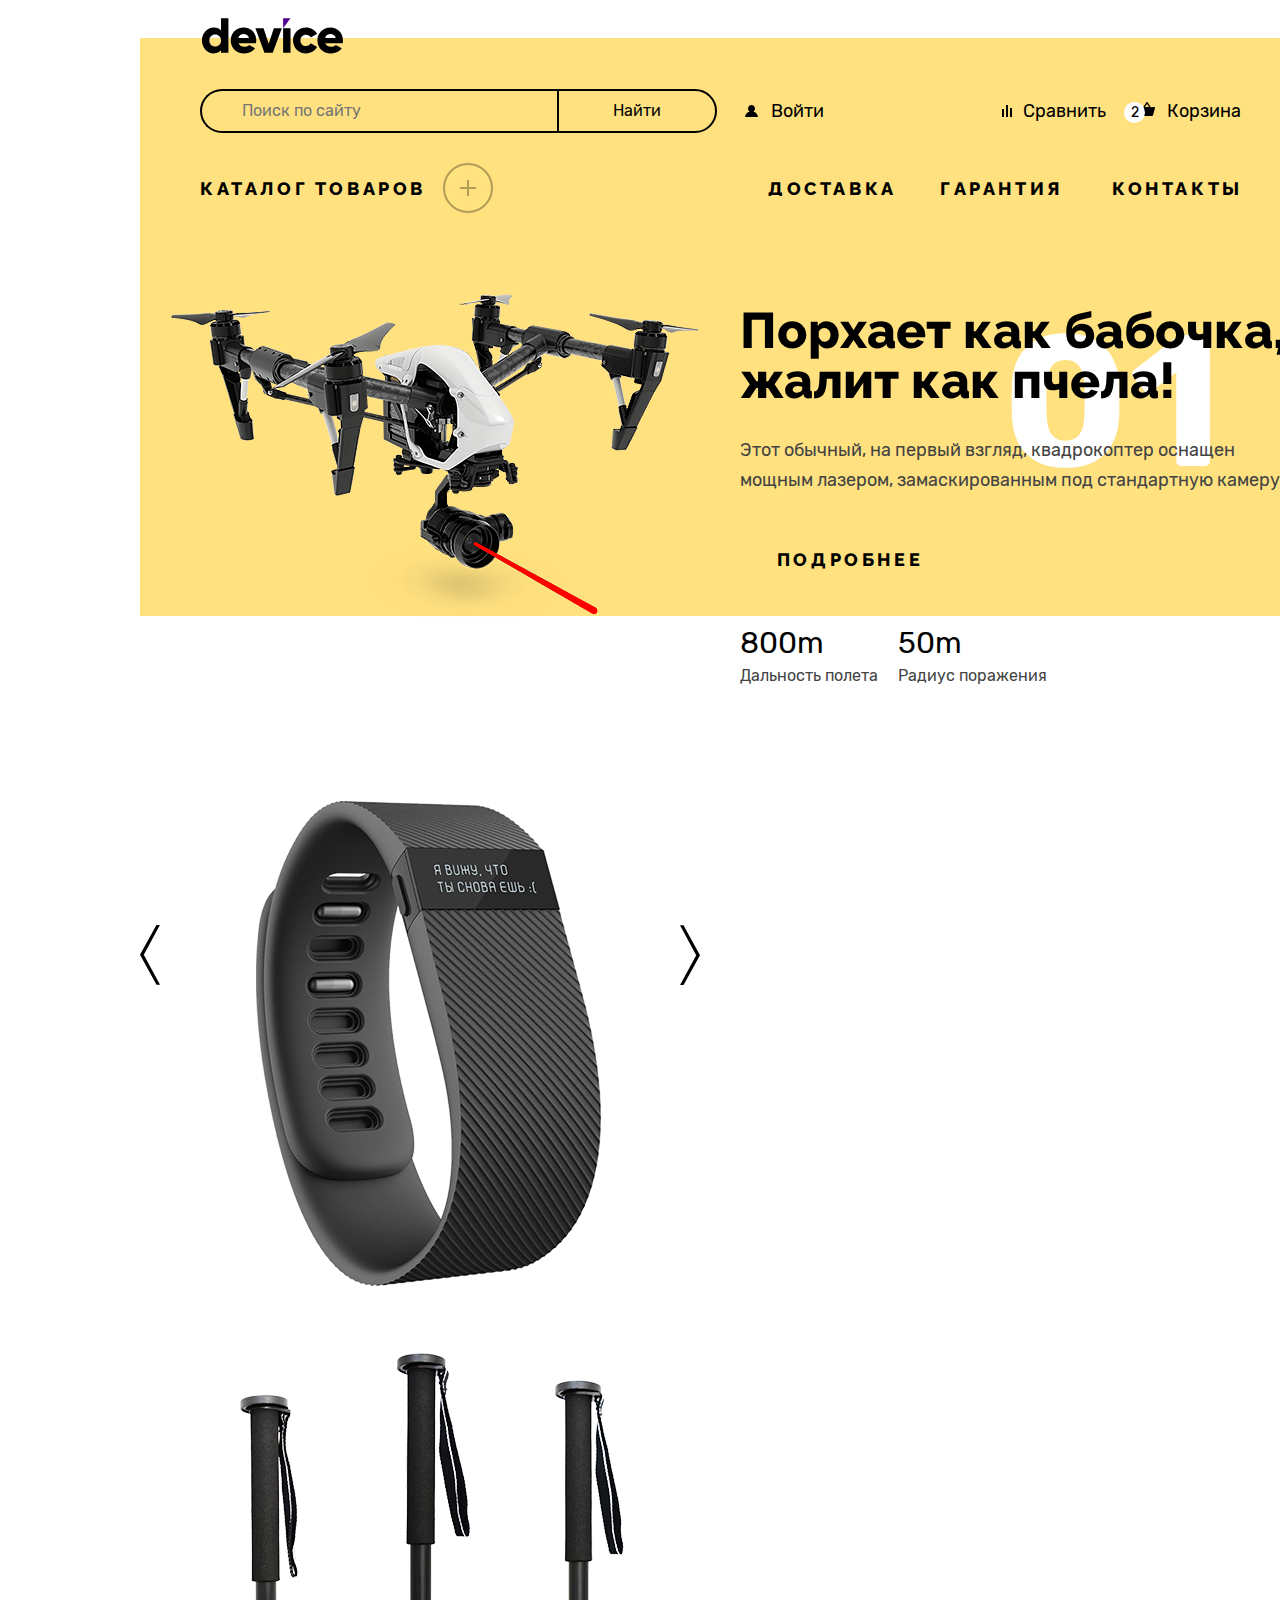
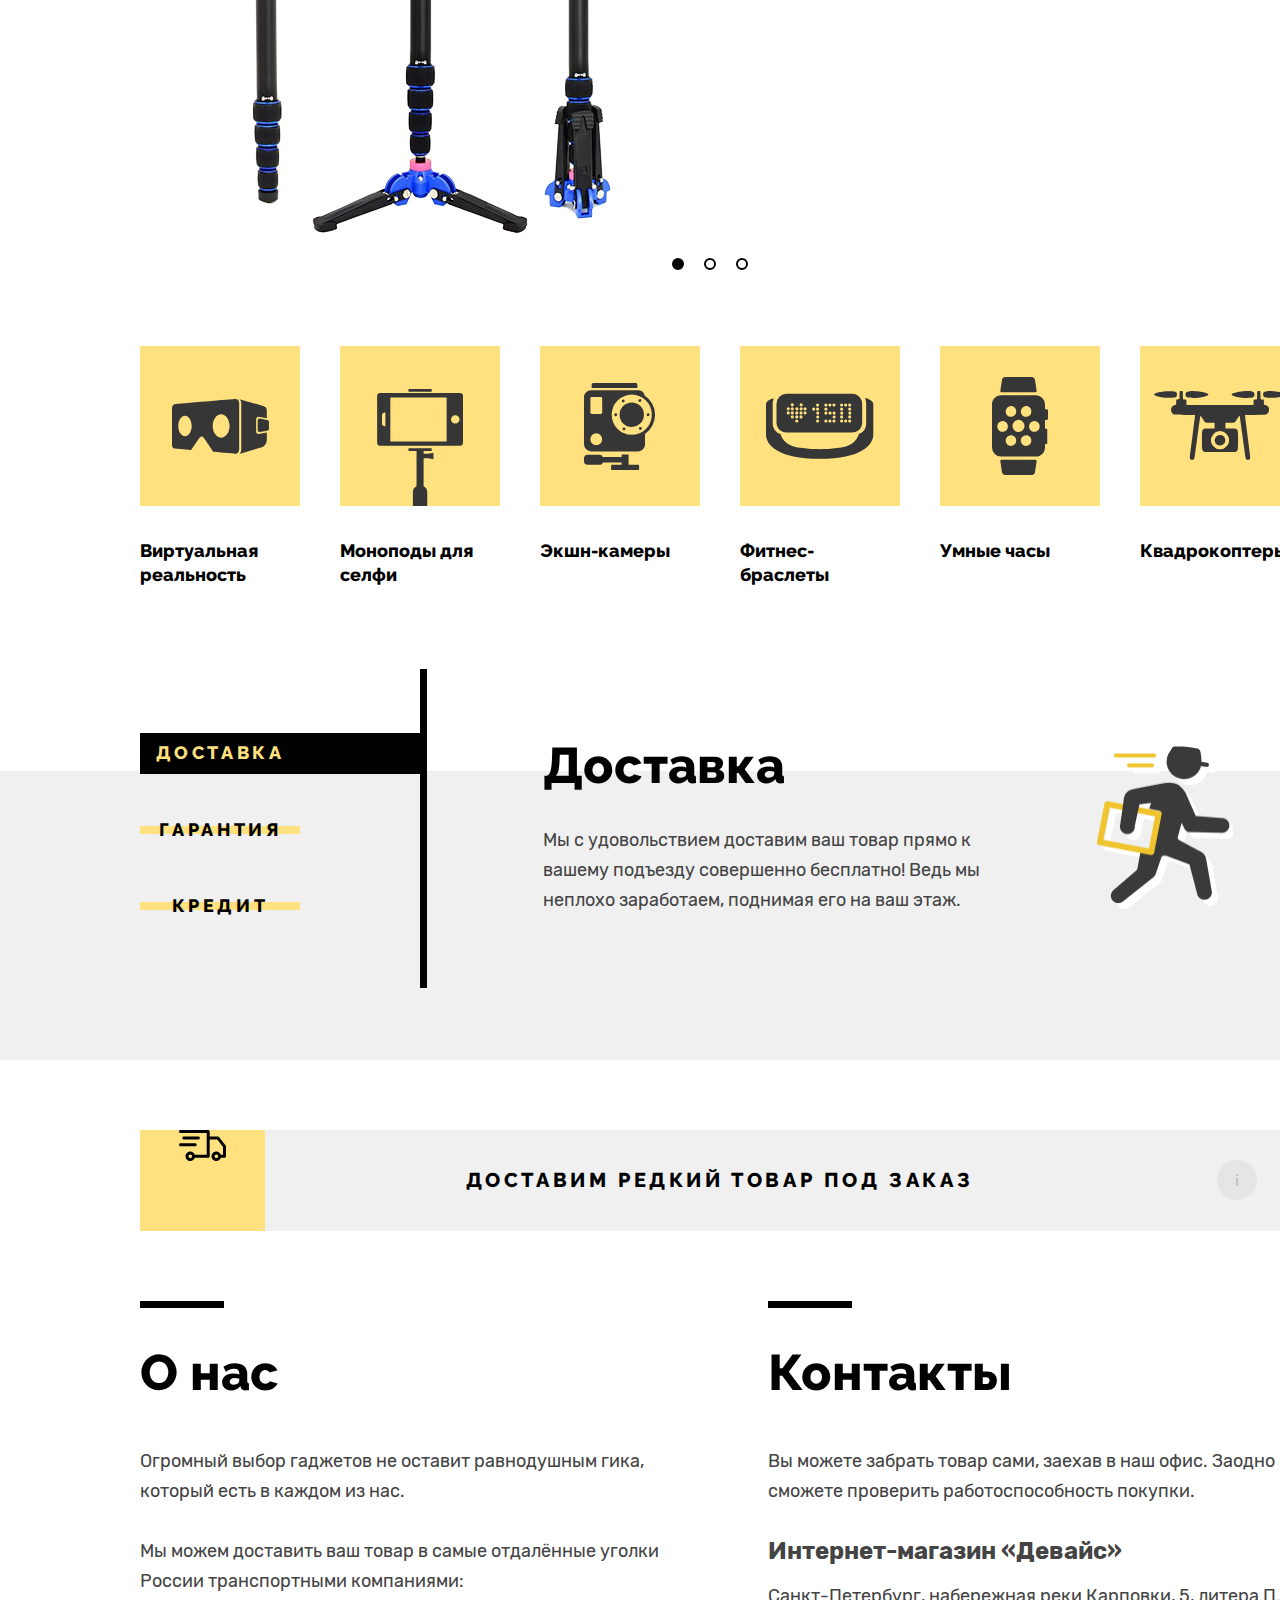
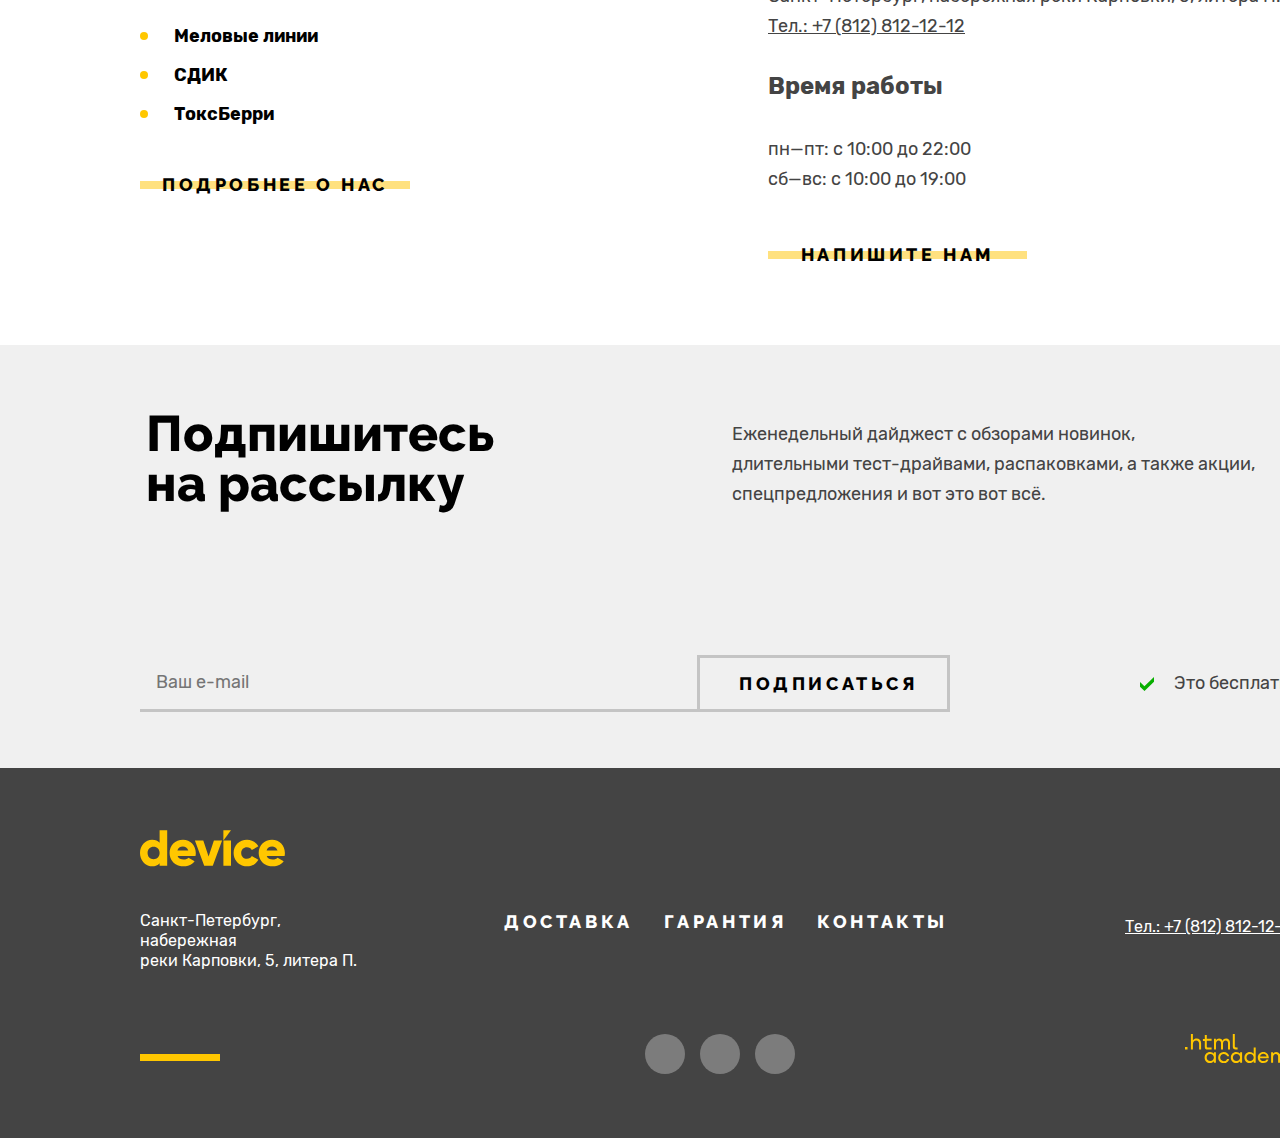
==== index.html @ aa1ab493 "Merge branch 'master' of https://github.com/kate9809/2135043-device-35" ====
<!DOCTYPE html>
<html lang="ru">

  <head>
    <meta charset="utf-8" />
    <title>HTML Academy: Девайс</title>
    <link rel="stylesheet" href="styles/styles_fonts.css" />
    <link rel="stylesheet" href="styles/styles.css" />
  </head>

  <body>
    <header class="page-header">
      <a class="header-link" href="#">
        <img class="header-link-logo" src="images/icon/icon_device.svg" width="145" height="36"
          alt="Магазин техники Девайс" />
      </a>
      <nav class="navigation">
        <ul class="navigation-list navigation-about">
          <li class="navigation-item item-form">
            <form class="navigation-form" action="https://echo.htmlacademy.ru/" method="post">
              <input class="field" placeholder="Поиск по сайту" type="text" name="navigation-search"
                id="navigation-search" required />
              <button class="button search-button" type="submit">Найти</button>
            </form>
          </li>
          <li class="navigation-item item-human">
            <a class="navigation-link link-in" href="#">
              <svg class="navigation-icon icon-human" aria-hidden="true" focusable="false" width="13" height="12"
                viewBox="0 0 13 12" fill="currentColor" xmlns="http://www.w3.org/2000/svg">
                <path
                  d="M0 12h13c-.2-2.6-2.1-4.8-4.7-5.5 1-.6 1.7-1.7 1.7-3C10 1.6 8.4 0 6.5 0S3 1.6 3 3.5c0 1.3.7 2.4 1.7 3C2.1 7.2.2 9.4 0 12Z" />
              </svg>
              Войти</a>
          </li>
          <li class="navigation-item item-rating">
            <a class="navigation-link link-rating" href="#">
              <svg class="navigation-icon icon-rating" aria-hidden="true" focusable="false" width="10" height="12"
                viewBox="0 0 10 12" fill="currentColor" xmlns="http://www.w3.org/2000/svg">
                <path d="M6 0H4v12h2V0ZM2 4H0v8h2V4ZM10 3H8v9h2V3Z" />
              </svg>
              Сравнить</a>
          </li>
          <li class="navigation-item item-basket">
            <a class="navigation-link link-basket" href="#">
              <svg class="navigation-icon icon-basket" aria-hidden="true" focusable="false" width="16" height="14"
                viewBox="0 0 16 14" fill="currentColor" xmlns="http://www.w3.org/2000/svg">
                <path
                  d="m15.3 5-3.5.2L8.6.3C8.5.1 8.2 0 8 0c-.2 0-.5.1-.6.3L4.2 5.2H.7c-.4 0-.7.3-.7.7v.2l1.9 6.8c.2.7.7 1.1 1.4 1.1h9.4c.7 0 1.2-.4 1.4-1.1L16 6v-.2c0-.4-.3-.8-.7-.8ZM8 1.9l2.2 3.2H5.9L8 1.9Z" />
              </svg>
              Корзина
              <span class="quantity-basket">2</span>
            </a>
            <div class="popover popover-cart popover-open">
              <div class="popover-content">
                <h2 class="visually-hidden">Корзина</h2>
                <ul class="cart-items-list">
                  <li class="cart-item">
                    <a class="popover-cart-link" href="#">
                      <img class=" image-popover" src="images/catalog/foto_product_1.jpg" width="39" height="43"
                        alt="Селфи-палка для любительской съёмки">
                      <h3 class="popover-title">Любительская селфи-палка</h3>
                    </a>
                    <button class="popover-close-button" type="button">
                      <svg class="icon-popover" aria-hidden="true" focusable="false" width="11" height="11"
                        viewBox="0 0 11 11" fill="currentColor" xmlns="http://www.w3.org/2000/svg">
                        <path d="m11 1-1-1-4.5 4.5L1 0 0 1l4.5 4.5L0 10l1 1 4.5-4.5L10 11l1-1-4.5-4.5L11 1Z" />
                      </svg>
                      <span class="visually-hidden">Закрыть</span>
                    </button>
                  </li>
                  <li class="cart-item">
                    <a class="popover-cart-link" href="#">
                      <img class="image-popover" src="images/catalog/foto_product_2.jpg" width="39" height="43"
                        alt="Селфи-палка для любительской съёмки">
                      <h3 class="popover-title">Профессилнальная селфи-палка</h3>
                    </a>
                    <button class="popover-close-button" type="button">
                      <svg class="icon-popover" aria-hidden="true" focusable="false" width="11" height="11"
                        viewBox="0 0 11 11" fill="currentColor" xmlns="http://www.w3.org/2000/svg">
                        <path d="m11 1-1-1-4.5 4.5L1 0 0 1l4.5 4.5L0 10l1 1 4.5-4.5L10 11l1-1-4.5-4.5L11 1Z" />
                      </svg>
                      <span class="visually-hidden">Закрыть</span>
                    </button>
                  </li>
                </ul>
                <div class="cart-item-data">
                  <span class="data-number">Товаров: 2</span>
                  <span class="data-price">Сумма: 2000 ₽</span>
                </div>
                <a class="button button-popover" href="#">Открыть корзину</a>
              </div>
            </div>
          </li>
        </ul>
        <ul class="navigation-list navigation-delivery">
          <li class="navigation-item about-catalog">
            <a class="navigation-link link-about" href="#">Каталог товаров</a>
            <button class="navigation-open-button" type="button">
              <span class="visually-hidden">Открыть</span>
            </button>
            <div class="catalog-container catalog-open">
              <ul class="navigation-catalog catalog-left">
                <li class="navigation-card">
                  <a class="navigation-link link-card" href="#">Виртуальная реальность</a>
                </li>
                <li class="navigation-card">
                  <a class="navigation-link link-card" href="#">Моноподы для селфи</a>
                </li>
                <li class="navigation-card">
                  <a class="navigation-link link-card" href="#">Экшн-камеры</a>
                </li>
              </ul>
              <ul class="navigation-catalog catalog-middle">
                <li class="navigation-card">
                  <a class="navigation-link link-card" href="#">Фитнес-браслеты</a>
                </li>
                <li class="navigation-card">
                  <a class="navigation-link link-card" href="#">Умные часы</a>
                </li>
              </ul>
              <ul class="navigation-catalog catalog-right">
                <li class="navigation-card">
                  <a class="navigation-link link-card" href="#">Квадрокоптеры</a>
                </li>
              </ul>
            </div>
          </li>
          <li class="navigation-item about-about">
            <a class="navigation-link link-about" href="#">Доставка</a>
          </li>
          <li class="navigation-item about-warranty">
            <a class="navigation-link link-about" href="#">Гарантия</a>
          </li>
          <li class="navigation-item about-contacts">
            <a class="navigation-link link-about" href="#">Контакты</a>
          </li>
        </ul>
      </nav>
    </header>
    <main class="main-container main-index">
      <div class="page-container">
        <h1 class="visually-hidden">
          Добро пожаловать на сайт магазина техники Девайс
        </h1>
        <section class="hero">
          <h2 class="visually-hidden">Галерея товаров магазина Девайс</h2>
          <div class="slider-gallery">
            <div class="slider-wrapper">
              <div class="slider-controls">
                <button class="slider-button slider-next" type="button">
                  <span class="visually-hidden">Предыдущее фото</span>
                </button>
                <button class="slider-button slider-prev" type="button">
                  <span class="visually-hidden">Следующее фото</span>
                </button>
              </div>
              <img class="slider-foto" src="images/slider/slider_quadrocopter.png" width="560" height="560"
                alt="Фотографии товаров магазина Девайс - Фотография квадрокоптера.">
              <img hidden class="slider-foto" src="images/slider/slider_bracelet.png" width="560" height="560"
                alt="Фотографии товаров магазина Девайс - Фотография фитнесс-браслета.">
              <img hidden class="slider-foto" src="images/slider/slider_monopod.png" width="560" height="560"
                alt="Фотографии товаров магазина Девайс - Фотография монопода.">
            </div>
          </div>
          <div class="slider-about">
            <h2 class="visually-hidden">Описание товаров магазина Девайс</h2>
            <ul class="slider-item item-quadrocopter quadrocopter-open">
              <li class="about-quadrocopter">
                <p class="title slider-title">
                  Порхает как бабочка, жалит как пчела!
                </p>
              </li>
              <li class="about-quadrocopter">
                <p class="slider-description">
                  Этот обычный, на первый взгляд, квадрокоптер оснащен мощным
                  лазером, замаскированным под стандартную камеру.
                </p>
              </li>
              <li class="about-quadrocopter">
                <a class="button button-slider-about">
                  <span class="button-slider-text">Подробнее</span>
                </a>
              </li>
            </ul>
            <div class="list-container">
              <dl class="about-quadrocopter">
                <dt class="slider-argument">800m</dt>
                <dd class="slider-comment">Дальность полета</dd>
              </dl>
              <dl class="about-quadrocopter">
                <dt class="slider-argument">50m</dt>
                <dd class="slider-comment">Радиус поражения</dd>
              </dl>
            </div>
          </div>
          <div class="slider-about bracelet-open">
            <ul class="slider-item item-bracelet">
              <li class="about-bracelet">
                <p class="title slider-title">Худеем правильно!</p>
              </li>
              <li class="about-bracelet">
                <p class="slider-description">
                  Мотивирующие фитнес-браслеты помогут найти в себе силы не
                  пропускать занятия и соблюдать диету.
                </p>
              </li>
              <li class="about-bracelet">
                <a class="button button-slider-about">
                  <span class="button-slider-text">Подробнее</span>
                </a>
              </li>
            </ul>
            <dl class="about-bracelet">
              <dt class="slider-argument">48 часов</dt>
              <dd class="slider-comment">Без подзарядки</dd>
            </dl>
          </div>
          <div class="slider-about monopod-open">
            <ul class="slider-item item-monopod">
              <li class="about-monopod">
                <p class="title slider-title">Делай селфи, как Бен Стиллер!</p>
              </li>
              <li class="about-monopod">
                <p class="slider-description">
                  Самая длинная палка для селфи доступна в нашем магазине.
                  Восемь (Восемь, Карл!) метров длиной и весом всего 5 кг.
                </p>
              </li>
              <li class="about-monopod">
                <a class="button button-slider-about">
                  <span class="button-slider-text">Подробнее</span>
                </a>
              </li>
            </ul>
            <div class="list-container">
              <dl class="about-monopod">
                <dt class="slider-argument">8,5 м</dt>
                <dd class="slider-comment">Длина палки</dd>
              </dl>
              <dl class="about-monopod">
                <dt class="slider-argument">5 кг</dt>
                <dd class="slider-comment">Вес палки</dd>
              </dl>
              <dl class="about-monopod">
                <dt class="slider-argument">Карбон</dt>
                <dd class="slider-comment">Материал</dd>
              </dl>
            </div>
          </div>
          <div class="slider-buttons">
            <ol class="slider-pagination">
              <li class="slider-pagination-item">
                <button class="slider-pagination-button slider-pagination-button-current" type="button">
                  <span class="visually-hidden">1 фото</span>
                </button>
              </li>
              <li class="slider-pagination-item">
                <button class="slider-pagination-button" type="button">
                  <span class="visually-hidden">2 фото</span>
                </button>
              </li>
              <li class="slider-pagination-item">
                <button class="slider-pagination-button" type="button">
                  <span class="visually-hidden">3 фото</span>
                </button>
              </li>
            </ol>
          </div>
        </section>
        <section class="catalog-main">
          <h2 class="visually-hidden">Каталог продукции магазина Девайс</h2>
          <ul class="catalog-list">
            <li class="catalog-card">
              <a class="catalog-link" href="#">
                <div class="catalog-image">
                  <svg class="image-about image-glasses" aria-hidden="true" focusable="false" width="97" height="55"
                    viewBox="0 0 97 55" fill="currentColor" xmlns="http://www.w3.org/2000/svg">
                    <path
                      d="M84.13 32.64V20c0-1.3 1.05-2.37 2.34-2.37l8.32 1.58v-8.19c0-2.36-1.7-3.43-4.2-4.27L67.4.17c1.62 1.4 1.9 2.04 1.9 4.4v45.21c0 2.36-.46 4.07-1.97 5.21l23.26-7.07c2.4-.83 4.2-4.21 4.2-6.57v-7.91l-8.32 1.57a2.35 2.35 0 0 1-2.34-2.37Z"
                      fill="currentColor" />
                    <path
                      d="m95.13 20.98-7.6-1.45c-1 0-1.82.83-1.82 1.86v9.86c0 1.03.81 1.86 1.82 1.86l7.6-1.43c1.15-.42 1.82-.83 1.82-1.86v-6.99c0-1.02-.76-1.5-1.82-1.85ZM67.17 4.48c0-5.08-4.23-4.46-4.23-4.46S5.84 4.74 2.84 5.14C-.16 5.55 0 9.54 0 9.54V45.8c0 3.74 2.6 3.75 2.6 3.75l16.48 1.4L27.2 39.3s1.11-1.83 2.5-1.83c1.4 0 2.44 1.86 2.44 1.86l9.06 13.52s18.9 1.91 22.52 1.91c3.63 0 3.44-5.02 3.44-5.02V4.48ZM12.98 37.2c-3.7 0-6.7-4.6-6.7-10.27 0-5.68 3-10.28 6.7-10.28s6.7 4.6 6.7 10.28c0 5.67-3 10.27-6.7 10.27Zm36.16 1.43c-4.66 0-8.44-5.24-8.44-11.7 0-6.47 3.78-11.7 8.44-11.7s8.44 5.23 8.44 11.7c0 6.46-3.78 11.7-8.44 11.7Z"
                      fill="currentColor" />
                  </svg>
                </div>
                <span class="catalog-item">Виртуальная реальность</span>
              </a>
            </li>
            <li class="catalog-card">
              <a class="catalog-link" href="#">
                <div class="catalog-image">
                  <svg class="image-about image-monopod" aria-hidden="true" focusable="false" width="87" height="117"
                    viewBox="0 0 87 117" fill="currentColor" xmlns="http://www.w3.org/2000/svg">
                    <path
                      d="M82.82 4.01H3.33A3.19 3.19 0 0 0 .14 7.2V53.6a3.19 3.19 0 0 0 3.19 3.2h79.5A3.19 3.19 0 0 0 86 53.6V7.2A3.19 3.19 0 0 0 82.82 4ZM8.4 37.24h-.22a3.19 3.19 0 0 1-3.2-3.2v-7.28a3.19 3.19 0 0 1 3.2-3.18h.22v13.66ZM69.62 52.4H13.34v-44h56.28v44Zm8.78-17.86a4.15 4.15 0 1 1 0-8.29 4.15 4.15 0 0 1 0 8.3ZM54.65 0H31.5v2.76h23.15V0ZM46.6 64.86V61.9h8.05v-2.76H31.5v2.76h8.04v35.24a6.07 6.07 0 0 0-3.63 5.56V117h14.33v-14.3c0-2.5-1.5-4.63-3.63-5.56v-28h4.8l5.04 1.22v-6.71l-5.05 1.21h-4.8Z"
                      fill="currentColor" />
                  </svg>
                </div>
                <span class="catalog-item">Моноподы для селфи</span>
              </a>
            </li>
            <li class="catalog-card">
              <a class="catalog-link" href="#">
                <div class="catalog-image">
                  <svg class="image-about image-camera" aria-hidden="true" focusable="false" width="72" height="87"
                    viewBox="0 0 72 87" fill="currentColor" xmlns="http://www.w3.org/2000/svg">
                    <path
                      d="M53.35 1.49c0-.74-.58-1.49-1.31-1.49H9.05c-.73 0-1.38.75-1.38 1.49v3.52h45.68V1.5ZM54.2 81.8h-9.6V71.44h-6.95v2.5H18.77a3.49 3.49 0 0 0-3.18-2.15H3.56A3.59 3.59 0 0 0 0 75.31v3.02a3.55 3.55 0 0 0 3.56 3.48h12.03c1.52 0 2.8-.9 3.27-2.33h18.79v2.33h-9.52c-.53 0-1.01.44-1.01.97v3.17c0 .54.48 1.05 1.01 1.05H54.2c.53 0 .93-.51.93-1.05v-3.17c0-.53-.4-.97-.93-.97ZM60.67 12.39a7.04 7.04 0 0 0-6.77-5.05H7.15A7.1 7.1 0 0 0 0 14.36v46.9a7.18 7.18 0 0 0 7.15 7.12h46.74c3.9 0 7.13-3.2 7.13-7.12V50.92a23.3 23.3 0 0 0-.36-38.52ZM12.24 62.15a5.91 5.91 0 1 1 .02-11.82 5.91 5.91 0 0 1-.02 11.82Zm5.96-32.6c0 .78-.64 1.42-1.42 1.42H7.84c-.78 0-1.42-.64-1.42-1.42V15.39c0-.79.64-1.43 1.42-1.43h8.94c.78 0 1.42.64 1.42 1.43v14.16Zm29.56 22.3a20.1 20.1 0 0 1-20.05-20.12 20.1 20.1 0 0 1 20.05-20.12 20.1 20.1 0 0 1 20.06 20.13 20.1 20.1 0 0 1-20.06 20.12Z"
                      fill="currentColor" />
                    <path
                      d="M47.76 43.96a12.2 12.2 0 0 0 12.19-12.23 12.2 12.2 0 0 0-12.19-12.22 12.2 12.2 0 0 0-12.19 12.22 12.2 12.2 0 0 0 12.2 12.23ZM31.56 33.17a1.44 1.44 0 1 0 0-2.87 1.44 1.44 0 0 0 0 2.87ZM63.96 33.17a1.44 1.44 0 1 0 0-2.87 1.44 1.44 0 0 0 0 2.87ZM39.1 19.43a1.44 1.44 0 1 0 0-2.87 1.44 1.44 0 0 0 0 2.87ZM56.41 46.91a1.43 1.43 0 1 0 0-2.86 1.43 1.43 0 0 0 0 2.86ZM55.7 19a1.44 1.44 0 1 0 0-2.87 1.44 1.44 0 0 0 0 2.87ZM39.83 47.34a1.44 1.44 0 1 0 0-2.87 1.44 1.44 0 0 0 0 2.87Z"
                      fill="currentColor" />
                  </svg>
                </div>
                <span class="catalog-item">Экшн-камеры</span>
              </a>
            </li>
            <li class="catalog-card">
              <a class="catalog-link" href="#">
                <div class="catalog-image">
                  <svg class="image-about image-bracelet" aria-hidden="true" focusable="false" width="108" height="66"
                    viewBox="0 0 108 66" fill="currentColor" xmlns="http://www.w3.org/2000/svg">
                    <path
                      d="M98.97 5.07a10.4 10.4 0 0 1 1.2 4.82V31c0 4.62-3.09 8.53-7.24 9.9-1.33 4-3.78 7.86-8.05 10.44-8.68 5.23-31.12 4.83-31.2 4.83-.08 0-22.51.4-31.19-4.83a18.73 18.73 0 0 1-8.04-10.28 10.5 10.5 0 0 1-7.76-10.06V9.9c0-1.68.43-3.28 1.14-4.69C4.17 6.1 0 7.92 0 11.43v29.99c0 10.25 11.84 24.43 53.66 24.43 41.82 0 53.65-14.18 53.65-24.43V11.43c0-3.68-4.57-5.49-8.34-6.36Z"
                      fill="currentColor" />
                    <path
                      d="M20.56 39.46h65.52c5.57 0 10.08-4.51 10.08-10.08V10.94C96.16 5.37 91.65.86 86.08.86H20.56A10.08 10.08 0 0 0 10.5 10.94v18.44c0 5.57 4.5 10.08 10.07 10.08Zm63.13-29a1.57 1.57 0 1 1 0 3.15 1.57 1.57 0 0 1 0-3.14Zm0 4.05a1.57 1.57 0 1 1 0 3.14 1.57 1.57 0 0 1 0-3.14Zm0 4.04a1.57 1.57 0 1 1 0 3.13 1.57 1.57 0 0 1 0-3.13Zm0 3.82a1.57 1.57 0 1 1 0 3.14 1.57 1.57 0 0 1 0-3.14Zm0 4.04a1.57 1.57 0 1 1 0 3.14 1.57 1.57 0 0 1 0-3.14Zm-4.03-15.94a1.57 1.57 0 1 1 0 3.14 1.57 1.57 0 0 1 0-3.14Zm0 15.94a1.57 1.57 0 1 1 0 3.14 1.57 1.57 0 0 1 0-3.14Zm-4.04-15.94a1.57 1.57 0 1 1 0 3.14 1.57 1.57 0 0 1 0-3.14Zm0 4.04a1.57 1.57 0 1 1 0 3.14 1.57 1.57 0 0 1 0-3.14Zm0 4.04a1.57 1.57 0 1 1 0 3.13 1.57 1.57 0 0 1 0-3.13Zm0 3.82a1.57 1.57 0 1 1 0 3.14 1.57 1.57 0 0 1 0-3.14Zm0 4.04a1.57 1.57 0 1 1 0 3.14 1.57 1.57 0 0 1 0-3.14Zm-7.66-15.94a1.57 1.57 0 1 1 0 3.14 1.57 1.57 0 0 1 0-3.14Zm0 8.08a1.57 1.57 0 1 1 0 3.13 1.57 1.57 0 0 1 0-3.13Zm0 3.88a1.57 1.57 0 1 1 0 3.13 1.57 1.57 0 0 1 0-3.13Zm0 3.98a1.57 1.57 0 1 1 0 3.14 1.57 1.57 0 0 1 0-3.14Zm-4.03-15.94a1.57 1.57 0 1 1 0 3.14 1.57 1.57 0 0 1 0-3.14Zm0 8.08a1.57 1.57 0 1 1 0 3.13 1.57 1.57 0 0 1 0-3.13Zm0 7.86a1.57 1.57 0 1 1 0 3.14 1.57 1.57 0 0 1 0-3.14Zm-4.04-15.94a1.57 1.57 0 1 1 0 3.14 1.57 1.57 0 0 1 0-3.14Zm0 4.04a1.57 1.57 0 1 1 0 3.14 1.57 1.57 0 0 1 0-3.14Zm0 4.04a1.57 1.57 0 1 1 0 3.14 1.57 1.57 0 0 1 0-3.14Zm0 7.86a1.57 1.57 0 1 1 0 3.14 1.57 1.57 0 0 1 0-3.14Zm-8.3-15.94a1.57 1.57 0 1 1 0 3.14 1.57 1.57 0 0 1 0-3.14Zm0 4.04a1.57 1.57 0 1 1 0 3.14 1.57 1.57 0 0 1 0-3.14Zm0 4.04a1.57 1.57 0 1 1 0 3.13 1.57 1.57 0 0 1 0-3.13Zm0 3.88a1.57 1.57 0 1 1 .01 3.13 1.57 1.57 0 0 1 0-3.13Zm0 3.98a1.57 1.57 0 1 1 0 3.14 1.57 1.57 0 0 1 0-3.14Zm-4.03-11.9a1.57 1.57 0 1 1 0 3.13 1.57 1.57 0 0 1 0-3.13Zm-8.5-.21a1.57 1.57 0 1 1 0 3.14 1.57 1.57 0 0 1 0-3.14Zm0 4.03a1.57 1.57 0 1 1 0 3.14 1.57 1.57 0 0 1 0-3.14Zm-4.04-8.07a1.57 1.57 0 1 1 0 3.13 1.57 1.57 0 0 1 0-3.13Zm0 4.04a1.57 1.57 0 1 1 0 3.13 1.57 1.57 0 0 1 0-3.13Zm0 4.03a1.57 1.57 0 1 1 0 3.14 1.57 1.57 0 0 1 0-3.14Zm0 4.04a1.57 1.57 0 1 1 0 3.14 1.57 1.57 0 0 1 0-3.14Zm-4.26-8.07a1.57 1.57 0 1 1 0 3.13 1.57 1.57 0 0 1 0-3.13Zm0 4.03a1.57 1.57 0 1 1 0 3.14 1.57 1.57 0 0 1 0-3.14Zm0 4.04a1.57 1.57 0 1 1 0 3.14 1.57 1.57 0 0 1 0-3.14Zm0 4.04a1.57 1.57 0 1 1 0 3.14 1.57 1.57 0 0 1 0-3.14ZM26.3 10.26a1.57 1.57 0 1 1 0 3.14 1.57 1.57 0 0 1 0-3.14Zm0 4.04a1.57 1.57 0 1 1 0 3.14 1.57 1.57 0 0 1 0-3.14Zm0 4.03a1.57 1.57 0 1 1 0 3.15 1.57 1.57 0 0 1 0-3.15Zm0 4.04a1.57 1.57 0 1 1 0 3.15 1.57 1.57 0 0 1 0-3.15Zm-4.04-8.07a1.57 1.57 0 1 1 0 3.14 1.57 1.57 0 0 1 0-3.14Zm0 4.03a1.57 1.57 0 1 1 0 3.14 1.57 1.57 0 0 1 0-3.14Z"
                      fill="currentColor" />
                  </svg>
                </div>
                <span class="catalog-item">Фитнес-браслеты</span>
              </a>
            </li>
            <li class="catalog-card">
              <a class="catalog-link" href="#">
                <div class="catalog-image">
                  <svg class="image-about image-whatch" aria-hidden="true" focusable="false" width="57" height="98"
                    viewBox="0 0 57 98" fill="currentColor" xmlns="http://www.w3.org/2000/svg">
                    <path
                      d="M54.5 32.2h-1.52v-4.64a9.16 9.16 0 0 0-9.08-9.19H9.08c-5 0-9.08 4.13-9.08 9.19v42.86a9.16 9.16 0 0 0 9.08 9.19H43.9c5 0 9.08-4.13 9.08-9.19v-3.41h1.52c.41 0 .75-.34.75-.76V52.47a.76.76 0 0 0-.76-.77h-1.51v-8.79h1.52c.83 0 1.5-.68 1.5-1.53v-7.65c0-.84-.67-1.53-1.5-1.53Zm-20.42-3.11c2.93 0 5.3 2.4 5.3 5.36a5.33 5.33 0 0 1-5.3 5.35c-2.92 0-5.3-2.4-5.3-5.35a5.33 5.33 0 0 1 5.3-5.36Zm-15.13 0c2.92 0 5.3 2.4 5.3 5.36a5.33 5.33 0 0 1-5.3 5.35c-2.93 0-5.3-2.4-5.3-5.35a5.33 5.33 0 0 1 5.3-5.36ZM5.3 49.39a5.33 5.33 0 0 1 5.3-5.35c2.92 0 5.3 2.4 5.3 5.36a5.33 5.33 0 0 1-5.3 5.36c-2.93 0-5.3-2.4-5.3-5.36Zm13.64 19.5c-2.92 0-5.3-2.4-5.3-5.35a5.33 5.33 0 0 1 5.3-5.36c2.93 0 5.3 2.4 5.3 5.36a5.33 5.33 0 0 1-5.3 5.35Zm1.5-19.9a6.09 6.09 0 0 1 6.05-6.12 6.09 6.09 0 0 1 6.06 6.12 6.09 6.09 0 0 1-6.06 6.13 6.1 6.1 0 0 1-6.05-6.13Zm13.64 19.9c-2.92 0-5.3-2.4-5.3-5.35a5.33 5.33 0 0 1 5.3-5.36c2.93 0 5.3 2.4 5.3 5.36a5.33 5.33 0 0 1-5.3 5.35Zm8.3-14.13c-2.92 0-5.3-2.4-5.3-5.36a5.33 5.33 0 0 1 5.3-5.36c2.93 0 5.3 2.4 5.3 5.36a5.33 5.33 0 0 1-5.3 5.36ZM9.65 15.31h33.68c.85 0 1.44-.68 1.3-1.51l-1.6-10.77A3.68 3.68 0 0 0 39.5 0H13.47a3.68 3.68 0 0 0-3.51 3.03L8.34 13.8c-.12.83.46 1.51 1.3 1.51ZM43.33 82.67H9.65c-.85 0-1.43.68-1.3 1.52l1.6 10.76a3.68 3.68 0 0 0 3.52 3.03h26.04a3.68 3.68 0 0 0 3.51-3.02l1.62-10.77a1.28 1.28 0 0 0-1.3-1.52Z"
                      fill="currentColor" />
                  </svg>
                </div>
                <span class="catalog-item">Умные часы</span>
              </a>
            </li>
            <li class="catalog-card">
              <a class="catalog-link" href="#">
                <div class="catalog-image">
                  <svg class="image-about image-quadrocopter" aria-hidden="true" focusable="false" width="133"
                    height="70" viewBox="0 0 133 70" fill="currentColor" xmlns="http://www.w3.org/2000/svg">
                    <path
                      d="M12.05.26C6.51.75 1.84 1.86.58 2.93c-.73.62-.73.62-.24 1.16C1 4.8 4.06 5.73 7.6 6.32c4 .67 12.51.7 13.72.05 1.22-.66 1.63-1.41 1.63-2.98 0-1.62-.62-2.41-2.22-2.85C19.27.15 14.94 0 12.05.26ZM25.77.49c-.12.28-.25 2.1-.25 4.11 0 4.06.15 3.78-2.2 3.93l-1.03.08-.25 5.09-1.2.28c-2.57.67-3.99 2.6-3.78 5.3.13 1.92 1.03 3.34 2.58 4.08 1.1.52 1.47.54 11.24.54 5.55 0 10.14.08 10.19.18.05.13-1.1 9.4-2.58 20.64-1.44 11.23-2.68 21-2.7 21.67C35.72 68 36.6 69 38.12 69c1.24 0 2.01-.64 2.32-1.9.13-.52 1.5-10.34 3.02-21.83a727.78 727.78 0 0 1 2.94-20.86c.1 0 1.08 1.4 2.2 3.13 2.93 4.63 2.4 4.32 7.63 4.32h4.36v5.63l-5.14.08c-4.72.07-5.2.12-5.88.61-1.57 1.16-1.62 1.42-1.62 10.98 0 9.53.02 9.79 1.52 11.05l.85.7H81.7l.85-.7c1.5-1.26 1.52-1.52 1.52-11.05 0-9.56-.05-9.82-1.63-10.98-.67-.49-1.16-.54-5.88-.61l-5.13-.08v-5.63h4.36c5.23 0 4.7.3 7.63-4.32a25.53 25.53 0 0 1 2.2-3.13c.07 0 1.42 9.4 2.94 20.86 1.52 11.5 2.89 21.31 3.01 21.83.31 1.26 1.09 1.9 2.33 1.9 1.52 0 2.4-1 2.34-2.62-.02-.67-1.26-10.44-2.7-21.67a903 903 0 0 1-2.58-20.64c.05-.1 4.64-.18 10.19-.18 9.77 0 10.13-.02 11.24-.54 1.55-.74 2.45-2.16 2.58-4.08a4.75 4.75 0 0 0-3.8-5.3L110 13.7l-.26-5.09-1.03-.08c-2.34-.15-2.2.13-2.2-3.93 0-2-.12-3.83-.25-4.11-.2-.36-.54-.49-1.37-.49-.61 0-1.23.13-1.42.3-.2.21-.3 1.47-.3 3.94 0 2.47-.1 3.73-.31 3.93-.18.18-.9.31-1.65.31-1.63 0-1.66.05-1.66 3.11v2.29H32.48v-2.29c0-3.06-.02-3.1-1.65-3.1-.75 0-1.47-.14-1.65-.32-.2-.2-.31-1.46-.31-3.93s-.1-3.73-.3-3.93C28.37.13 27.75 0 27.13 0c-.82 0-1.16.13-1.37.49ZM68.62 40.6c2.89.9 5.39 3.4 6.16 6.17.44 1.54.31 4.21-.28 5.78a10.23 10.23 0 0 1-4.57 4.94c-1.29.64-1.75.71-3.92.71-2.16 0-2.63-.07-3.92-.71a10.22 10.22 0 0 1-4.56-4.94c-.6-1.57-.73-4.24-.29-5.78a9.58 9.58 0 0 1 6.06-6.17 7.56 7.56 0 0 1 5.32 0Z"
                      fill="currentColor" />
                    <path
                      d="M63.8 44.44c-2.04.92-3.51 3.65-3.07 5.73a5.43 5.43 0 0 0 8 3.7 5.3 5.3 0 0 0 2.44-5.78 5.38 5.38 0 0 0-5.16-4.14c-.64 0-1.62.23-2.22.49ZM36.1.15c-3.93.67-4.52 1.14-4.52 3.45 0 1.82.46 2.41 2.27 2.95 1.55.47 7.17.52 10.5.13 6.86-.82 11.32-2.54 9.7-3.75-1.27-.9-4.9-1.88-9.06-2.39-2.47-.3-8-.54-8.9-.39ZM89.48.26c-6.31.59-11.86 2.08-11.86 3.18 0 1.73 7.84 3.47 15.63 3.5 5.8 0 7.2-.64 7.2-3.34 0-1.83-.62-2.62-2.38-3.09C96.42.11 92.4 0 89.48.26ZM112.78.28c-1.78.23-3.02.77-3.43 1.5-.4.76-.31 2.9.15 3.57.93 1.3 1.65 1.46 7.07 1.46 3.66 0 5.8-.13 7.87-.49 3.53-.59 6.6-1.51 7.24-2.23.5-.54.5-.54-.23-1.16-1.34-1.13-5.96-2.18-11.92-2.67-3.48-.29-4.48-.29-6.75.02Z"
                      fill="currentColor" />
                  </svg>
                </div>
                <span class="catalog-item">Квадрокоптеры</span>
              </a>
            </li>
          </ul>
        </section>
        <section class="advantages">
          <h2 class="visually-hidden">Преимуsssщества магазина Девайс</h2>
          <div class="advantages-container">
            <ul class="advantages-check">
              <li class="advantages-name">
                <button class="button advantages-button button-active">
                  <span class="advantages-button-text">Доставка</span>
                </button>
              </li>
              <li class="advantages-name">
                <button class="button advantages-button">
                  <span class="advantages-button-text">Гарантия</span>
                </button>
              </li>
              <li class="advantages-name">
                <button class="button advantages-button">
                  <span class="advantages-button-text">Кредит</span>
                </button>
              </li>
            </ul>
            <ul class="advantages-about">
              <li class="advantages-item advantages-delivery">
                <h3 class="title advantages-title">Доставка</h3>
                <p class="advantages-description">Мы с удовольствием доставим ваш товар прямо к вашему подъезду
                  совершенно
                  бесплатно! Ведь мы неплохо заработаем, поднимая его на ваш этаж.</p>
              </li>
              <li class="advantages-item advantages-warranty">
                <h3 class="title advantages-title">Гарантия</h3>
                <p class="advantages-description">
                  Если из-за возгорания купленного у нас товара у вас сгорит дом
                  — не переживайте, мы выдадим вам новый. Товар, не дом, конечно
                  же.
                </p>
              </li>
              <li class="advantages-item advantages-credit">
                <h3 class="title advantages-title">Кредит</h3>
                <p class="advantages-description">
                  Залезть в долговую яму стало проще! Кредитные консультанты
                  подберут для вас наиболее выгодные условия кредита. Выгодные
                  для банка, разумеется.
                </p>
              </li>
            </ul>
          </div>
        </section>
        <section class="about-shipping">
          <h2 class="visually-hidden">Доставка товаров под заказ</h2>
          <a class="button button-shipping" href="#">
            <div class="shipping-picture">
              <svg class="image-shipping" aria-hidden="true" focusable="false" width="47" height="31"
                viewBox="0 0 47 31" fill="currentColor" xmlns="http://www.w3.org/2000/svg">
                <g clip-path="url(#a)" fill="currentColor">
                  <path
                    d="m46.7 15.4-6.5-8.2c-.3-.4-.7-.6-1.2-.6h-8.3V1.5C30.7.7 30 0 29.2 0H1.5C.7 0 0 .7 0 1.5S.7 3 1.5 3h26.2v21.7H15.8c-.6-1.9-2.4-3.3-4.5-3.3-2.6 0-4.8 2.2-4.8 4.8 0 2.6 2.2 4.8 4.8 4.8 2.1 0 3.9-1.4 4.5-3.3h13.4c.8 0 1.5-.7 1.5-1.5V9.6h7.6l5.7 7.3v7.9h-2.2c-.6-1.9-2.4-3.3-4.5-3.3-2.6 0-4.8 2.2-4.8 4.8 0 2.6 2.1 4.8 4.8 4.8 2.1 0 3.9-1.4 4.5-3.3h3.7c.8 0 1.5-.7 1.5-1.5v-9.9c0-.4-.1-.7-.3-1ZM11.3 28c-1 0-1.8-.8-1.8-1.8s.8-1.8 1.8-1.8 1.8.8 1.8 1.8-.9 1.8-1.8 1.8Zm26.1 0c-1 0-1.8-.8-1.8-1.8s.8-1.8 1.8-1.8 1.8.8 1.8 1.8-.9 1.8-1.8 1.8Z" />
                  <path
                    d="M19.4 9.6c.8 0 1.5-.7 1.5-1.5s-.7-1.5-1.5-1.5H4.8c-.8 0-1.5.7-1.5 1.5S4 9.6 4.8 9.6h14.6ZM17.7 14.7c0-.8-.7-1.5-1.5-1.5H1.5c-.8 0-1.5.7-1.5 1.5s.7 1.5 1.5 1.5h14.7c.8 0 1.5-.7 1.5-1.5Z" />
                </g>
                <defs>
                  <clipPath id="a">
                    <path d="M0 0h47v31H0z" />
                  </clipPath>
                </defs>
              </svg>
            </div>
            <p class="shipping-title">Доставим редкий товар под заказ</p>
            <div class="button-shipping-information">
              <svg class="information-icon" aria-hidden="true" focusable="false" width="2" height="12"
                viewBox="0 0 2 12" fill="currentColor" xmlns="http://www.w3.org/2000/svg">
                <path d="M2 0H0v2h2V0ZM2 4H0v8h2V4Z" />
              </svg>
              <span class="visually-hidden">Подробнее о доставке</span>
            </div>
          </a>
        </section>
        <section class="about-shop">
          <h2 class="visually-hidden">Контактная информация и доставка</h2>
          <div class="about-us">
            <h3 class="title about-title">О нас</h3>
            <ul class="about-delivery">
              <li class="about-information">
                Огромный выбор гаджетов не оставит равнодушным гика, который
                есть в каждом из нас.
              </li>
              <li class="about-information">
                Мы можем доставить ваш товар в самые отдалённые уголки России
                транспортными компаниями:
                <ul class="about-company-name">
                  <li class="about-company">
                    <a class="company-name-link" href="#">Меловые линии</a>
                  </li>
                  <li class="about-company">
                    <a class="company-name-link" href="#">СДИК</a>
                  </li>
                  <li class="about-company">
                    <a class="company-name-link" href="#">ТоксБерри</a>
                  </li>
                </ul>
              </li>
            </ul>
            <a class="button button-about" href="#">
              <span class="button-text">Подробнее о нас</span>
            </a>
          </div>
          <div class="contacts">
            <h3 class="title contacts-title">Контакты</h3>
            <p class="contacts-information">Вы можете забрать товар сами, заехав в наш офис. Заодно сможете проверить
              работоспособность покупки.</p>
            <h4 class="contacts-subtitle">Интернет-магазин «Девайс»</h4>
            <address class="contacts-address">
              <p class="contacts-address-text">
                Санкт-Петербург, набережная реки Карповки, 5, литера П.
              </p>
              <a class="contacts-phone" href="tel:+78128121212">Тел.: +7 (812) 812-12-12</a>
            </address>
            <h4 class="contacts-subtitle">Время работы</h4>
            <ul class="contacts-schedule">
              <li class="contacts-schedule-item">пн—пт: с 10:00 до 22:00</li>
              <li class="contacts-schedule-item">сб—вс: с 10:00 до 19:00</li>
            </ul>
            <a class="button button-feedback" href="#">
              <span class="feedback-text">Напишите нам</span>
            </a>
          </div>
        </section>
        <section class="subscription">
          <div class="subscription-container">
            <h2 class="title subscription-title">
              Подпишитесь<br />
              на рассылку
            </h2>
            <p class="subscription-description">
              Еженедельный дайджест с обзорами новинок,<br />
              длительными тест-драйвами, распаковками, а также акции,
              спецпредложения и вот это вот всё.
            </p>
            <form class="subscription-form" action="https://echo.htmlacademy.ru/" method="post">
              <input class="field subscription-field" placeholder="Ваш e-mail" type="email" name="subscription-email"
                id="subscription-email" required />
              <button class="button subscription-button" type="submit">
                Подписаться
              </button>
            </form>
            <p class="subscription-correction">Это бесплатно</p>
          </div>
        </section>
      </div>
    </main>
    <footer class="page-footer">
      <div class="page-footer-container">
        <section class="footer-chapter footer-logo">
          <h2 class="visually-hidden">Логотип магазина</h2>
          <a class="footer-site-logo" href="#">
            <svg class="footer-logotype" aria-hidden="true" focusable="false" width="145" height="37"
              viewBox="0 0 145 37" fill="currentColor" xmlns="http://www.w3.org/2000/svg">
              <path
                d="M27.2.36v35.3h-7.6v-2.4c-1.7 1.9-4.1 3.1-7.5 3.1-6.6 0-12.1-5.8-12.1-13.3 0-7.5 5.5-13.3 12.1-13.3 3.4 0 5.9 1.2 7.5 3.1V.36h7.6Zm-7.6 22.7c0-3.8-2.5-6.2-6-6.2s-6 2.4-6 6.2c0 3.8 2.5 6.2 6 6.2 3.5-.1 6-2.4 6-6.2ZM43.7 29.56c2.1 0 3.8-.8 4.8-1.9l6.1 3.5c-2.5 3.4-6.2 5.2-11 5.2-8.6 0-14-5.8-14-13.3 0-7.5 5.4-13.3 13.4-13.3 7.4 0 12.8 5.7 12.8 13.3 0 1.1-.1 2.1-.3 3H37.6c1 2.6 3.3 3.5 6.1 3.5Zm4.6-9.1c-.8-2.9-3.1-4-5.4-4-2.9 0-4.8 1.4-5.5 4h10.9ZM82.1 10.46l-9.3 25.2h-8.6l-9.3-25.2h8.4l5.3 16 5.3-16h8.2ZM83.4 10.46H91v25.2h-7.6v-25.2ZM93.6 23.06c0-7.5 5.7-13.3 13.4-13.3 4.9 0 9.2 2.6 11.4 6.5l-6.6 3.8c-.9-1.8-2.7-2.8-4.9-2.8-3.3 0-5.7 2.4-5.7 5.8 0 3.5 2.4 5.8 5.7 5.8 2.2 0 4.1-1.1 4.9-2.8l6.6 3.8c-2.1 3.9-6.4 6.5-11.4 6.5-7.7 0-13.4-5.8-13.4-13.3ZM132.8 29.56c2.1 0 3.8-.8 4.8-1.9l6.1 3.5c-2.5 3.4-6.2 5.2-11 5.2-8.6 0-14-5.8-14-13.3 0-7.5 5.5-13.3 13.4-13.3 7.4 0 12.8 5.7 12.8 13.3 0 1.1-.1 2.1-.3 3h-17.9c1 2.6 3.3 3.5 6.1 3.5Zm4.7-9.1c-.8-2.9-3.1-4-5.4-4-2.9 0-4.8 1.4-5.5 4h10.9Z"
                fill="currentColor" />
              <path d="M83.4.36v10.1L91 .36h-7.6Z" fill="currentColor" />
            </svg>
            <span class="visually-hidden">Логотип-надпись Девайс</span>
          </a>
        </section>
        <div class="chapter-container">
          <section class="footer-chapter footer-address">
            <h2 class="visually-hidden">Адрес магазина</h2>
            <address class="footer-address-shop">
              Санкт-Петербург, набережная<br />
              реки Карповки, 5, литера П.
            </address>
          </section>
          <section class="footer-chapter footer-navigation">
            <h2 class="visually-hidden">Навигация по сайту магазина Девайс</h2>
            <ul class="navigation-list-footer">
              <li class="navigation-item-footer">
                <a class="navigation-link link-footer" href="#">Доставка</a>
              </li>
              <li class="navigation-item-footer">
                <a class="navigation-link link-footer" href="#">Гарантия</a>
              </li>
              <li class="navigation-item-footer">
                <a class="navigation-link link-footer" href="#">Контакты</a>
              </li>
            </ul>
          </section>
          <section class="footer-chapter footer-phone">
            <h2 class="visually-hidden">Телефон</h2>
            <a class="footer-contacts-phone" href="tel:+78128121212">Тел.: +7 (812) 812-12-12</a>
          </section>
        </div>
        <div class="social-container">
          <section class="footer-chapter footer-social">
            <h2 class="visually-hidden">Давайте дружить!</h2>
            <ul class="footer-social-list">
              <li class="footer-social-item">
                <a class="footer-social-link footer-social-tg" href="https://t.me/htmlacademy">
                  <span class="visually-hidden">Телеграмм</span>
                </a>
              </li>
              <li class="footer-social-item">
                <a class="footer-social-link footer-social-yt" href="https://www.YouTube.com/user/htmlacademyru">
                  <span class="visually-hidden">YouTube</span>
                </a>
              </li>
              <li class="footer-social-item">
                <a class="footer-social-link footer-social-tw" href="https://www.twitter.com/htmlacademy_ru">
                  <span class="visually-hidden">Twitter</span>
                </a>
              </li>
            </ul>
          </section>
          <section class="footer-chapter footer-copyright">
            <h2 class="visually-hidden">Сайт разработчика</h2>
            <a class="footer-copyright-site" href="https://htmlacademy.ru/">
              <svg class="footer-copyright-logo" aria-hidden="true" focusable="false" width="115" height="34"
                viewBox="0 0 115 34" fill="currentColor" xmlns="http://www.w3.org/2000/svg">
                <path
                  d="M0 12.9v2.6h2.5v-2.6H0ZM11.6 4.5c-1.6 0-2.8.7-3.6 1.7h-.1V0h-2v15.5h2v-5.3c0-2.1 1.3-3.6 3.3-3.6 1.8 0 2.9 1.4 2.9 3.2v5.7h2V9.4c.1-3-1.8-4.9-4.5-4.9ZM26.6 4.8h-4.8V1.1h-2v3.8h-1.9v2h1.9v6c0 1.7 1 2.7 2.7 2.7h4.1v-2h-3.7c-.7 0-1.1-.4-1.1-1.1V6.8h4.8v-2ZM41.1 4.6c-1.6 0-2.9.8-3.5 2.1h-.1c-.6-1.2-1.8-2.1-3.4-2.1-1.4 0-2.5.8-3.1 1.8h-.1V4.8H29v10.6h2V10c0-2 1-3.5 2.6-3.5 1.5 0 2.4 1 2.4 2.6v6.3h2V9.8c0-2.4 1.4-3.3 2.6-3.3 1.5 0 2.4 1 2.4 2.6v6.3h2V8.9c.1-2.5-1.4-4.3-3.9-4.3ZM47.8 12.7c0 1.7 1 2.7 2.8 2.7h2v-2h-1.7c-.7 0-1.1-.4-1.1-1.1V0h-2v12.7ZM28.9 19.7c-.9-1.1-2.2-1.8-3.9-1.8-3.1 0-5.4 2.3-5.4 5.6s2.3 5.6 5.4 5.6c1.8 0 3-.8 3.8-1.9h.1v1.6h2V18.2h-2v1.5Zm-3.6 7.4c-2.2 0-3.6-1.6-3.6-3.6s1.4-3.6 3.6-3.6 3.6 1.6 3.6 3.6c0 1.9-1.4 3.6-3.6 3.6ZM44.2 22c-.5-2.4-2.6-4.1-5.4-4.1a5.4 5.4 0 0 0-5.6 5.6c0 3.1 2.2 5.6 5.6 5.6 2.8 0 4.9-1.8 5.4-4.2h-2.1a3.4 3.4 0 0 1-3.3 2.3c-2.2 0-3.6-1.6-3.6-3.6s1.4-3.6 3.6-3.6c1.6 0 2.8 1 3.3 2.2h2.1V22ZM55.1 19.7c-.9-1.1-2.2-1.8-3.9-1.8-3.1 0-5.4 2.3-5.4 5.6s2.3 5.6 5.4 5.6c1.8 0 3-.8 3.8-1.9h.1v1.6h2V18.2h-2v1.5Zm-3.6 7.4c-2.2 0-3.6-1.6-3.6-3.6s1.4-3.6 3.6-3.6 3.6 1.6 3.6 3.6c0 1.9-1.5 3.6-3.6 3.6ZM68.7 19.8c-.9-1.1-2.2-1.9-3.9-1.9-3.1 0-5.4 2.3-5.4 5.6s2.2 5.6 5.4 5.6c1.7 0 3-.8 3.8-1.8h.1v1.5h2V13.4h-2v6.4Zm-3.6 7.3c-2.2 0-3.6-1.6-3.6-3.6s1.4-3.6 3.6-3.6 3.6 1.6 3.6 3.6c-.1 2-1.5 3.6-3.6 3.6ZM78.3 17.9c-3.3 0-5.5 2.5-5.5 5.6 0 3 2.1 5.6 5.5 5.6 2.5 0 4.5-1.3 5.2-3.6h-2.1c-.5 1-1.6 1.6-3 1.6-1.9 0-3.3-1.3-3.4-2.9h8.8c.2-3.6-2-6.3-5.5-6.3Zm0 1.9c1.7 0 3 1 3.3 2.6h-6.5c.3-1.5 1.5-2.6 3.2-2.6ZM98.2 17.9c-1.6 0-2.9.8-3.6 2h-.1c-.6-1.2-1.8-2-3.4-2-1.4 0-2.5.7-3.1 1.8v-1.5h-1.9v10.6h2v-5.4c0-2 1-3.4 2.6-3.5 1.5 0 2.4 1 2.4 2.6v6.3h2v-5.6c0-2.4 1.4-3.3 2.6-3.3 1.5 0 2.4 1 2.4 2.6v6.3h2v-6.5c.1-2.6-1.4-4.4-3.9-4.4ZM109.4 27l-3.6-8.9h-2.2l4.8 11.6c-.3.9-.7 1.2-1.7 1.2h-2.5v2h2.5c1.8 0 2.8-.8 3.5-2.6l4.7-12.2h-2.1l-3.4 8.9Z"
                  fill="currentColor" />
              </svg>
              <span class="visually-hidden">Логотип HTML Academy</span>
            </a>
          </section>
        </div>
      </div>
    </footer>
    <div class="modal-container modal-container-close">
      <div class="modal modal-search">
        <button class="modal-close-button" type="button">
          <span class="visually-hidden">Закрыть</span>
        </button>
        <section class="modal-content">
          <h2 class=" title modal-title">Доставка под заказ</h2>
          <form class="search-modal-form" action="https://echo.htmlacademy.ru/" method="post">
            <div class="search-modal-container">
              <div class="field-group group-name">
                <label class="name-field" for="name-user">Ваше имя:</label>
                <input class="search-form-field  field-user-name" type="text" id="name-user" name="user-name"
                  placeholder="Введите имя">
                <span class="search-form-comment">Добавьте имя</span>
              </div>
              <div class="field-group group-mail">
                <label class="name-field" for="mail-title">Ваш e-mail:</label>
                <input class="search-form-field field-mail field-error" type="email" id="mail-title" name="mail-title"
                  placeholder="Укажите e-mail" required>
                <span class="search-form-comment comment-error">Забавный у Вас адрес</span>
              </div>
            </div>
            <div class="search-modal-container">
              <div class="field-group group-product">
                <label class="name-field" for="name-product">Что нужно привезти:</label>
                <input class="search-form-field field-product" type="text" id="name-product" name="name-product"
                  placeholder="В свободной форме">
              </div>
              <div class="field-group group-quantity">
                <span class="name-field field-quantity">
                  <label class="name-field" for="quantity">Количество:</label>
                  <span class="tooltip">
                    <button class="tooltip-toggle" type="button" aria-labelledby="tooltip-label-quantity">
                      <svg class="tooltip-icon" aria-hidden="true" focusable="false" width="2" height="12"
                        viewBox="0 0 2 12" fill="currentColor" xmlns="http://www.w3.org/2000/svg">
                        <path d="M2 0H0v2h2V0ZM2 4H0v8h2V4Z" />
                      </svg>
                    </button>
                    <span class="tooltip-text" role="tooltip" id="tooltip-label-quantity">Постараемся найти, сколько
                      нужно. Привезём сколько получится по требованиям<br>к провозу багажа.
                    </span>
                  </span>
                </span>
                <span class="field-box">
                  <button class="field-button button-minus" type="button">
                    <svg class="icon-minus" aria-hidden="true" focusable="false" width="16" height="2"
                      viewBox="0 0 16 2" fill="currentColor" xmlns="http://www.w3.org/2000/svg">
                      <path d="M16 0H0v2h16V0Z" />
                    </svg>
                  </button>
                  <input class="field-number number-quantity" type="number" id="quantity" name="quantity" value="1"
                    min="1" step="1">
                  <button class="field-button button-plus" type="button">
                    <svg class="icon-plus" aria-hidden="true" focusable="false" width="16" height="16"
                      viewBox="0 0 16 16" fill="currentColor" xmlns="http://www.w3.org/2000/svg">
                      <path d="M16 7H9V0H7v7H0v2h7v7h2V9h7V7Z" />
                    </svg>
                  </button>
                </span>
              </div>
            </div>
            <button class="button search-form-button" type="submit">
              <span class="search-button-text">Отправить</span>
            </button>
          </form>
        </section>
      </div>
    </div>
  </body>

</html>
---- styles/styles_fonts.css ----
@font-face {
  font-family: "Rubik";
  font-style: normal;
  font-weight: 400;
  src: url("../fonts/rubik/rubik-400.woff2") format("woff2");
  font-display: swap;
}

@font-face {
  font-family: "Rubik";
  font-style: normal;
  font-weight: 700;
  src: url("../fonts/rubik/rubik-700.woff2") format("woff2");
  font-display: swap;
}

@font-face {
  font-family: "Rubik";
  font-style: italic;
  font-weight: 400;
  src: url("../fonts/rubik/rubik-400.woff2") format("woff2");
  font-display: swap;
}

@font-face {
  font-family: "Rubik";
  font-style: italic;
  font-weight: 700;
  src: url("../fonts/rubik/rubik-700.woff2") format("woff2");
  font-display: swap;
}

@font-face {
  font-family: "Raleway";
  font-style: normal;
  font-weight: 800;
  src: url("../fonts/raleway/raleway-800.woff2") format("woff2");
  font-display: swap;
}

@font-face {
  font-family: "Raleway";
  font-style: italic;
  font-weight: 800;
  src: url("../fonts/raleway/raleway-800.woff2") format("woff2");
  font-display: swap;
}
---- styles/styles.css ----
html {
  height: 100%;
}

body {
  margin: 0;
  display: flex;
  flex-direction: column;
  min-height: 100%;
  min-width: 1440px;
  font-family: "Rubik", sans-serif;
  font-weight: 400;
  font-size: 18px;
  line-height: 30px;
  background-color: #ffffff;
  color: #444444;
  box-sizing: border-box;
}

.main-container {
  flex-grow: 1;
}

.page-header {
  margin: 0 auto;
  padding-top: 38px;
  color: #000000;
  background-color: #ffffff;
  box-sizing: border-box;
}

.navigation {
  position: relative;
  display: flex;
  flex-direction: column;
  gap: 45px;
  width: 1160px;
  padding: 51px 60px 35px;
  margin: 0 auto;
  background-color: #ffe17f;
  box-sizing: border-box;
}

.header-link {
  position: relative;
}

.header-link-logo {
  display: block;
  width: 145px;
  height: 36px;
  position: absolute;
  content: "";
  left: 60px;
  margin-top: -20px;
  z-index: 1;
}

.navigation-list {
  display: flex;
  width: 1040px;
  margin: 0;
  padding: 0;
  list-style-type: none;
  align-items: center;
  box-sizing: border-box;
}

.button {
  font-family: "Raleway", sans-serif;
  font-size: 18px;
  line-height: 21px;
  font-weight: 800;
  text-align: center;
  letter-spacing: 0.2em;
  color: #000000;
  background-color: transparent;
  text-decoration: none;
  text-transform: uppercase;
  border: none;
  padding: 10px 5px;
  box-sizing: border-box;
}

.item-form {
  width: 517px;
  margin-right: 27px;
  box-sizing: border-box;
}

.navigation-form {
  margin: 0;
  padding: 0;
  display: grid;
  grid-template-columns: 1fr auto;
}

.field {
  width: 357px;
  font-family: "Rubik", sans-serif;
  font-weight: 400;
  font-size: 16px;
  line-height: 20px;
  padding: 10px 20px 10px 40px;
  margin: 0;
  box-sizing: border-box;
  background-color: transparent;
  border: 2px solid #000000;
  border-radius: 50px 0 0 50px;
  border-right: none;
}

.search-button {
  font-family: "Rubik", sans-serif;
  font-weight: 400;
  font-size: 16px;
  line-height: 20px;
  width: 160px;
  margin: 0;
  padding: 10px 54px;
  box-sizing: border-box;
  background-color: transparent;
  border: 2px solid #000000;
  border-radius: 0 50px 50px 0;
  text-transform: none;
  letter-spacing: normal;
}

.link-in {
  min-width: 81px;
  padding-left: 27px;
  margin-right: 176px;
  box-sizing: border-box;
}

.link-rating {
  width: 105px;
  padding-left: 22px;
  margin-right: 36px;
  box-sizing: border-box;
}

.link-basket {
  width: 99px;
  padding-left: 25px;
  box-sizing: border-box;
}

.about-catalog {
  position: relative;
  display: flex;
  gap: 7px;
  width: 293px;
  margin-right: 276px;
}

.navigation-open-button {
  position: absolute;
  padding: 0;
  top: -15px;
  left: 243px;
  right: 0;
  width: 50px;
  height: 50px;
  background-color: transparent;
  border: 2px solid #000000;
  opacity: 30%;
  border-radius: 50%;
  background-image: url("../images/icon/icon_plus.svg");
  background-repeat: no-repeat;
  background-position: center;
  cursor: pointer;
  z-index: 2;
}

.about-about {
  width: 125px;
  margin-right: 47px;
}

.about-warranty {
  width: 121px;
  margin-right: 51px;
}

.about-contacts {
  width: 128px;
}

.navigation-catalog {
  list-style-type: none;
  padding: 0;
}

.catalog-container {
  position: absolute;
  content: "";
  top: 20px;
  left: -60px;
  display: flex;
  width: 1160px;
  min-height: 180px;
  background-color: #ffe17f;
  padding: 33px 425px 27px 60px;
  box-sizing: border-box;
}

.catalog-open {
  z-index: -1;
}

.catalog-left {
  width: 222px;
  margin-right: 30px;
}

.catalog-middle,
.catalog-right {
  width: 211px;
}

.navigation-card {
  margin-bottom: 22px
}

.navigation-link {
  display: block;
  position: relative;
  color: inherit;
  text-decoration: none;
}

.navigation-icon {
  position: absolute;
  content: "";
}

.icon-human {
  left: 1px;
  right: auto;
  top: 9px;
}

.icon-rating {
  left: 1px;
  right: auto;
  top: 9px;
}

.icon-basket {
  left: -3px;
  right: auto;
  top: 6px;
}

.quantity-basket {
  position: absolute;
  content: "";
  font-size: 14px;
  line-height: 20px;
  font-weight: 400;
  width: 21px;
  height: 21px;
  padding: 1px 4px;
  top: 6px;
  left: -18px;
  text-align: center;
  background-color: #ffffff;
  color: #000000;
  border-radius: 50%;
  box-sizing: border-box;
}

.link-about {
  font-family: "Raleway", sans-serif;
  font-weight: 800;
  font-size: 18px;
  line-height: 21px;
  text-transform: uppercase;
  letter-spacing: 0.2em;
}

.link-card {
  font-size: 16px;
  line-height: 18px;
}

.main-index {
  background-color: #ffffff;
  min-width: 1440px;
  margin-top: -38px;
}

.page-container {
  min-width: 1160px;
  margin: 0 auto;
  display: flex;
  flex-direction: column;
  gap: 70px;
}

.hero {
  position: relative;
  display: flex;
  flex-wrap: wrap;
  gap: 40px;
  width: 1160px;
  margin: 0 auto;
  background-image: linear-gradient(#ffe17f 25%, #ffffff 25%);
}

.bracelet-open,
.monopod-open,
.foto-bracelet,
.foto-monopod {
  display: none;
}

.slider-gallery,
.slider-about {
  width: 560px;
}

.slider-wrapper {
  position: relative;
}

.slider-controls {
  position: absolute;
  top: 45%;
  display: flex;
  justify-content: space-between;
  width: 100%;
  transform: translateY(-45%);
}

.slider-foto {
  display: block;
}

.slider-button {
  width: 20px;
  height: 60px;
  color: #000000;
  background-color: transparent;
  border: none;
  cursor: pointer;
  background-image: url(../images/icon/icon_arrow.svg);
  background-repeat: no-repeat;
  background-position: center;
}

.slider-prev {
  transform: rotate(180deg);
}

.slider-pagination {
  display: flex;
  flex-wrap: wrap;
  justify-content: center;
  margin: 0;
  padding: 0;
  list-style-type: none;
}

.slider-pagination-item {
  margin: 0 20px 0 0;
}

.slider-pagination-button {
  width: 12px;
  height: 12px;
  margin: 0;
  padding-inline: 0;
  cursor: pointer;
  background-color: #ffffff;
  border: 2px solid #000000;
  border-radius: 50%;
}

.slider-pagination-button-current {
  background-color: #000000;
}

.slider-buttons {
  position: absolute;
  top: 100%;
  width: 100%;
  transform: translateY(-100%);
}

.slider-item {
  text-align: left;
  list-style-type: none;
  margin: 0 0 50px 0;
  padding: 0;
}

.slider-about {
  padding: 110px 15px 38px 0;
  box-sizing: border-box;
}

.quadrocopter-open {
  background-image: url(../images/slider/icon_01.svg);
  background-repeat: no-repeat;
  background-size: 250px 135px;
  background-position: top 27px right 49px;
}

.bracelet-open {
  background-image: url(../images/slider/icon_02.svg);
  background-repeat: no-repeat;
  background-size: 250px 135px;
  background-position: top 27px right 49px;
}

.monopod-open {
  background-image: url(../images/slider/icon_03.svg);
  background-repeat: no-repeat;
  background-size: 250px 135px;
  background-position: top 27px right 49px;
}

.about-quadrocopter,
.about-bracelet,
.about-monopod {
  margin: 0;
  box-sizing: border-box;
  height: min-content;
}

.title {
  font-family: "Raleway", sans-serif;
  font-weight: 800;
  font-size: 50px;
  line-height: 50px;
  text-align: left;
  color: #000000;
  margin: 0;
  padding: 0;
}

.slider-title {
  margin-bottom: 29px;
}

.slider-description {
  margin-block: 0;
  margin-bottom: 50px;
  padding: 0;
}

.button-slider-about {
  width: 220px;
  padding: 10px 5px;
  text-align: center;
  box-sizing: border-box;
}

.button-slider-text {
  display: inline-block;
  width: 210px;
  position: relative;
  margin-block: 0;
  z-index: 0;
  box-sizing: border-box;
}

.button-slider-text::after {
  position: absolute;
  content: "";
  width: 220px;
  height: 8px;
  top: 7px;
  bottom: 8px;
  left: -5px;
  background-color: #ffe17f;
  z-index: -1;
}

.list-container {
  display: flex;
  gap: 20px;
}

.slider-argument {
  font-size: 30px;
  line-height: 36px;
  color: #000000;
}

.slider-comment {
  font-size: 16px;
  margin: 0;
}

.catalog-main {
  font-family: "Raleway", sans-serif;
  font-weight: 800;
  font-size: 18px;
  line-height: 24px;
  background-color: #ffffff;
  text-align: left;
}

.catalog-list {
  display: flex;
  width: 1160px;
  gap: 40px;
  margin: 0 auto;
  padding: 0;
  list-style-type: none;
}

.catalog-card {
  display: flex;
  flex-direction: column;
  width: 160px;
  min-height: 253px;
}

.catalog-link {
  display: flex;
  flex-direction: column;
  gap: 33px;
  text-decoration: none;
  color: #000000;
}

.catalog-image {
  position: relative;
  width: 160px;
  height: 160px;
  background-color: #ffe17f;
  color: #363636;
}

.image-about {
  position: absolute;
  content: "";
}

.image-glasses,
.image-camera,
.image-bracelet,
.image-whatch,
.image-quadrocopter {
  top: 0;
  bottom: 0;
  left: 0;
  right: 0;
  margin: auto;
}

.image-monopod {
  top: auto;
  bottom: 0;
  left: 0;
  right: 0;
  margin: auto;
}

.advantages {
  width: 100%;
  min-height: 289px;
  margin: 102px 0 0 0;
  background-color: #f0f0f0;
  padding: 0;
  text-align: left;
  box-sizing: border-box;
}

.advantages-container {
  position: relative;
  display: flex;
  width: 1160px;
  box-sizing: border-box;
  top: -102px;
  margin: 0 auto;
  margin-bottom: -102px;
}

.advantages-check {
  position: relative;
  display: flex;
  flex-direction: column;
  margin-block: 0;
  padding-inline: 0;
  padding: 64px 0;
  width: 287px;
  box-sizing: border-box;
  list-style-type: none;
}

.advantages-name:not(.advantages-name:last-child) {
  margin-bottom: 35px;
}

.advantages-check::after {
  position: absolute;
  content: "";
  width: 7px;
  height: 319px;
  background-color: #000000;
  top: 0;
  left: 280px;
}

.advantages-button {
  width: 160px;
  background-color: transparent;
  padding: 10px 4px;
  box-sizing: border-box;
}

.advantages-button-text {
  position: relative;
  width: 152px;
  display: inline-block;
  margin-block: 0;
  padding: 0;
  z-index: 0;
}

.advantages-button-text::after {
  position: absolute;
  content: "";
  width: 160px;
  height: 8px;
  top: 0;
  bottom: 0;
  left: -4px;
  margin: auto;
  background-color: #ffe17f;
  z-index: -1;
}

.button-active {
  width: 280px;
  color: #ffe17f;
  background-color: #000000;
  padding: 9px 120px 11px 0;
}

.button-active .advantages-button-text::after {
  opacity: 0;
}

.advantages-about {
  margin: 0;
  padding: 72px 203px 145px 116px;
  height: min-content;
  width: 873px;
  box-sizing: border-box;
  list-style-type: none;
  background-image: url(../images/icon_delivery_boy.png);
  background-repeat: no-repeat;
  background-size: 136px 164px;
  background-position: top 77px right 67px;
}

.advantages-item {
  width: 455px;
  display: flex;
  flex-direction: column;
  gap: 34px;
}

.advantages-title {
  margin-block: 0;
  padding: 0;
}

.advantages-description {
  padding: 0;
  margin-block: 0;
}

.advantages-credit {
  margin: 0;
  padding: 72px 203px 145px 116px;
  width: 873px;
  box-sizing: border-box;
  list-style-type: none;
  background-image: url(../images/icon_credit_boy.png);
  background-repeat: no-repeat;
  background-size: 136px 164px;
  background-position: top 73px right 66px;
}

.advantages-warranty {
  margin: 0;
  padding: 72px 203px 145px 116px;
  width: 873px;
  box-sizing: border-box;
  list-style-type: none;
  background-image: url(../images/icon_warranty.png);
  background-repeat: no-repeat;
  background-size: 136px 164px;
  background-position: top 73px right 66px;
}

.advantages-credit,
.advantages-warranty {
  display: none;
}


.about-shipping {
  background-color: #f0f0f0;
  color: #000000;
  text-align: center;
  width: 1160px;
  margin: 0 auto;
  padding: 0;
  box-sizing: border-box;
}

.button-shipping {
  display: flex;
  background-color: #f0f0f0;
  width: 1160px;
  padding: 0;
  box-sizing: border-box;
}

.shipping-picture {
  width: 125px;
  min-height: 100px;
  background-color: #ffe17f;
  position: relative;
}

.shipping-icon {
  position: absolute;
  content: "";
  width: 47px;
  height: 31px;
  top: 35px;
  left: 39px;
}

.shipping-title {
  display: block;
  width: 910px;
  padding: 40px 0;
  margin-block: 0;
  font-family: "Raleway", sans-serif;
  font-weight: 800;
  font-size: 20px;
  line-height: 21px;
  text-transform: uppercase;
  box-sizing: border-box;
}

.button-shipping-information {
  position: relative;
  width: 40px;
  height: 40px;
  border-radius: 50%;
  padding: 0;
  margin: 30px 43px;
  background-color: #dcdcdc;
  opacity: 50%;
}

.information-icon {
  position: absolute;
  content: "";
  top: 0;
  bottom: 0;
  left: 0;
  right: 0;
  margin: auto;
  opacity: 30%;
}

.about-shop {
  display: flex;
  gap: 108px;
  width: 1160px;
  margin: 0 auto;
  background-color: #ffffff;
  text-align: left;
  padding-top: 47px;
  box-sizing: border-box;
}

.about-us {
  width: 520px;
  position: relative;
  display: flex;
  flex-direction: column;
}

.contacts {
  width: 532px;
  position: relative;
  display: flex;
  flex-direction: column;
}

.about-us::before,
.contacts::before {
  position: absolute;
  content: "";
  width: 84px;
  height: 7px;
  background-color: #000000;
  left: 0;
  top: -47px;
}

.about-title,
.contacts-title {
  margin-bottom: 48px;
}

.about-information {
  margin-bottom: 30px;
}

.about-delivery {
  margin: 0;
  padding: 0;
  list-style-type: none;
}

.about-company-name {
  display: flex;
  flex-direction: column;
  gap: 19px;
  padding-inline: 0;
  margin: 30px 34px 40px 0;
  list-style-type: none;
  line-height: 20px;
}

.company-name-link {
  text-decoration: none;
  font-weight: 700;
  color: #000000;
}

.about-company {
  position: relative;
  padding-left: 34px;
}

.about-company::before {
  position: absolute;
  content: "";
  width: 8px;
  height: 8px;
  top: 6px;
  left: 0;
  border-radius: 50%;
  background-color: #ffc700;
}

.button-about {
  width: 270px;
}

.button-text {
  display: inline-block;
  width: 258px;
  position: relative;
  margin-block: 0;
  padding: 0;
  z-index: 0;
}

.button-text::after {
  position: absolute;
  content: "";
  width: 270px;
  height: 8px;
  top: 0;
  bottom: 0;
  left: -6px;
  margin: auto;
  background-color: #ffe17f;
  z-index: -1;
}

.button-feedback {
  width: 259px;
}

.feedback-text {
  display: inline-block;
  width: 247px;
  position: relative;
  margin-block: 0;
  padding: 0;
  z-index: 0;
}

.feedback-text::after {
  position: absolute;
  content: "";
  width: 259px;
  height: 8px;
  top: 0;
  bottom: 0;
  left: -6px;
  margin: auto;
  background-color: #ffe17f;
  z-index: -1;
}

.contacts-information {
  margin: 0 0 30px;
}

.contacts-subtitle {
  font-weight: 700;
  font-size: 24px;
  margin-top: 0;
  margin-bottom: 15px;
}

.contacts-address {
  font-style: normal;
  margin-bottom: 30px;
}

.contacts-address-text {
  margin-block: 0;
  padding: 0;
}

.contacts-phone {
  color: inherit;
}

.contacts-schedule {
  margin-bottom: 40px;
  padding: 0;
  list-style-type: none;
}

.subscription {
  min-width: 1440px;
  padding-top: 64px;
  padding-bottom: 56px;
  background-color: #f0f0f0;
  text-align: left;
  box-sizing: border-box;
}

.subscription-container {
  display: flex;
  flex-wrap: wrap;
  width: 1160px;
  margin: 0 auto;
}

.subscription-title {
  width: 348px;
  padding-left: 6px;
  margin-bottom: 146px;
}

.subscription-description {
  width: 560px;
  text-align: left;
  margin: 0 8px 146px auto;
  padding-top: 10px;
}

.subscription-form {
  margin: 0;
  padding: 0;
  display: grid;
  grid-template-columns: 1fr auto;
}

.subscription-field {
  width: 557px;
  font-size: 18px;
  line-height: 30px;
  padding: 11px 20px 11px 16px;
  margin: 0;
  background-color: transparent;
  border: none;
  border-radius: 0;
  border-bottom: 3px solid #c4c4c4;
}

.subscription-button {
  width: 253px;
  margin: 0;
  padding: 15px 39px;
  box-sizing: border-box;
  background-color: transparent;
  border: 3px solid #c4c4c4;
}

.subscription-correction {
  width: 160px;
  padding: 13px 0 14px 32px;
  margin-left: auto;
  margin-block: 0;
  text-align: right;
  box-sizing: border-box;
  background-image: url(../images/icon/icon_free.svg);
  background-repeat: no-repeat;
  background-size: 14px 14px;
  background-position: left center;
}

.page-footer {
  background-color: #444444;
  color: #ffffff;
  min-width: 1440px;
  box-sizing: border-box;
}

.footer-site-logo {
  color: #ffc700;
}

.page-footer-container {
  position: relative;
  width: 1160px;
  display: flex;
  flex-wrap: wrap;
  flex-direction: column;
  gap: 35px;
  margin: 0 auto;
  padding: 62px 0 61px;
  box-sizing: border-box;
}

.page-footer-container::after {
  position: absolute;
  content: "";
  width: 80px;
  height: 7px;
  background-color: #ffc700;
  left: 0;
  bottom: 77px;
}

.chapter-container {
  display: flex;
  width: 1160px;
}

.social-container {
  display: flex;
  width: 1160px;
  margin: 28px 0 0 0;
}

.footer-address {
  font-size: 16px;
  line-height: 20px;
  width: 240px;
  color: inherit;
  margin-right: 124px;
}

.footer-address-shop {
  font-style: normal;
}

.footer-navigation {
  margin-right: 177px;
}

.navigation-list-footer {
  display: flex;
  justify-content: space-between;
  width: 444px;
  margin-block: 0;
  padding-inline: 0;
  list-style-type: none;
  letter-spacing: 0.2em;
}

.footer-phone {
  width: 175px;
}

.footer-contacts-phone {
  font-size: 16px;
  line-height: 20px;
  font-style: normal;
  color: inherit;
  margin-bottom: 63px;
}

.link-footer {
  font-family: "Raleway", sans-serif;
  font-weight: 800;
  font-size: 18px;
  line-height: 21px;
  text-transform: uppercase;
}

.footer-social-list {
  display: flex;
  flex-wrap: wrap;
  gap: 15px;
  width: 150px;
  margin-right: 390px;
  margin-left: 505px;
  padding-inline: 0;
  margin-block: 0;
  list-style-type: none;
}

.footer-social-link {
  position: relative;
  display: block;
  width: 40px;
  height: 40px;
  background-color: rgba(255, 255, 255, 0.3);
  background-repeat: no-repeat;
  background-position: center;
  border-radius: 50%;
}

.footer-icon {
  position: absolute;
  content: "";
  top: 0;
  bottom: 0;
  left: 0;
  right: 0;
  margin: auto;
  color: #444444;
}

.footer-copyright-logo {
  color:#ffc700;
}

/*Поповер*/

.item-basket {
  position: relative;
}

.popover {
  position: absolute;
  top: 36px;
  right: -78px;
  z-index: 1;
  box-sizing: border-box;
  width: 320px;
  color: #ffffff;
  background-color: #000000;
  min-height: 301px;
  display: none;
}

.popover::before {
  position: absolute;
  content: "";
  background-image: url("../images/icon/icon_popover.svg");
  width: 14px;
  height: 6px;
  bottom: 100%;
  fill: #000000;
  left: 0;
  right: 0;
  margin-left: auto;
  margin-right: auto;
}

/*.popover-open {
  display: block;
}*/

.popover-content {
  height: 100%;
  display: flex;
  flex-direction: column;
}

.cart-items-list {
  display: flex;
  flex-direction: column;
  list-style-type: none;
  padding-inline: 0;
  box-sizing: border-box;
}

.cart-item {
  display: flex;
  padding: 20px;
}

.popover-cart-link {
  display: flex;
  width: 183px;
  gap: 23px;
  text-decoration: none;
  color: inherit;
}

.popover-title {
  margin: 0;
  padding: 0;
  font-size: 16px;
  line-height: 20px;
  font-weight: 400;
}

.popover-close-button {
  width: 10px;
  height: 10px;
  margin-left: auto;
  padding: 0;
  box-sizing: border-box;
  background-color: transparent;
  border: none;
  cursor: pointer;
  color: #ffffff;
}

.cart-item-data {
  display: flex;
  gap: 10px;
  min-height: 44px;
  padding: 0 20px;
  background-color: #1a1a1a;
  font-size: 16px;
  line-height: 20px;
  box-sizing: border-box;
}

.data-number {
  width: 120px;
  text-align: start;
  margin: 12px 0;
}

.data-price {
  width: 150px;
  text-align: end;
  margin: 12px 0;
}

.button-popover {
  width: 280px;
  margin: 20px;
  padding: 14px 20px;
  box-sizing: border-box;
  background-color: #ffffff;
  color: #000000;
  text-transform: uppercase;
  cursor: pointer;
}

/*Модальное окно*/

.modal-container {
  position: fixed;
  top: 0;
  left: 0;
  display: flex;
  width: 100%;
  height: 100%;
  box-sizing: border-box;
  font-family: "Rubik", sans-serif;
  font-weight: 700;
  font-size: 18px;
  line-height: 20px;
  color: #000000;
  background-color: rgba(240, 240, 240, 0.9);
  z-index: 3;
}

.modal {
  position: relative;
  margin: auto;
  padding: 72px 80px;
  background-color: #ffffff;
  box-sizing: border-box;
  bottom: auto;
}

.modal-container-close {
  display: none;
}

.modal-search {
  width: 920px;
  outline: 10px solid #000000;
  outline-offset: -10px;
  box-sizing: border-box;
}

.modal-close-button {
  position: absolute;
  padding: 0;
  top: 84px;
  right: 80px;
  width: 26px;
  height: 26px;
  background-color: inherit;
  border: none;
  background-image: url("../images/icon/icon_close.svg");
  background-repeat: no-repeat;
  background-position: center;
  background-size: contain;
  cursor: pointer;
}

.modal-title {
  margin-block: 0;
  margin-bottom: 42px;
}

.search-modal-form {
  display: flex;
  width: 760px;
  flex-direction: column;
  gap: 42px;
  box-sizing: border-box;
}

.search-modal-container {
  display: flex;
  gap: 40px;
  box-sizing: border-box;
}

.field-group {
  display: flex;
  flex-direction: column;
  width: 360px;
}

.group-product {
  width: 540px;
}

.group-quantity {
  width: 180px;
}

.group-mail {
  position: relative;
}

.group-mail::after {
  position: absolute;
  content: "";
  width: 15px;
  height: 12px;
  top: 60px;
  right: 20px;
  background-image: url("../images/icon/icon_letter.svg");
}

.name-field{
  margin-bottom: 14px;
  letter-spacing: -0.02em;
}

.search-form-comment {
  font-weight: 400;
  font-size: 14px;
}

.comment-error {
  color: #ff3d3d;
}

.search-form-field {
  font-family: "Rubik", sans-serif;
  width: 360px;
  font-size: 16px;
  line-height: 20px;
  color: #000000;
  font-weight: 400;
  padding: 20px 40px 20px 20px;
  border: none;
  background-color: #f0f0f0;
  box-sizing: border-box;
  margin-block: 0;
}

.field-error {
  border: 2px solid #ff3d3d;
}

.field-product {
  width: 540px;
}

.field-box {
  display: flex;
}

.field-quantity {
  position: relative;
}

.field-button {
  position: relative;
  width: 60px;
  height: 60px;
  padding: 0;
  box-sizing: border-box;
  border: none;
  cursor: pointer;
}

.icon-minus {
  position: absolute;
  content: "";
  width: 16px;
  height: 2px;
  top: 29px;
  bottom: 29px;
  left: 22px;
  right: 22px;
}

.icon-plus {
  position: absolute;
  content: "";
  width: 16px;
  height: 16px;
  top: 22px;
  bottom: 22px;
  left: 22px;
  right: 22px;
}

.field-number {
  width: 60px;
  height: 60px;
  padding: 0;
  box-sizing: border-box;
  border: none;
  text-align: center;
  font-family: "Rubik", sans-serif;
  font-weight: 400;
  font-size: 16px;
  line-height: 20px;
  background-color: #f0f0f0;
}

.field-number::-webkit-outer-spin-button,
.field-number::-webkit-inner-spin-button {
  appearance: none;
  margin: 0;
}

.search-form-button {
  width: 200px;
  padding: 10px 5px;
  box-sizing: border-box;
  font-family: "Raleway", sans-serif;
  font-weight: 800;
  cursor: pointer;
}

.search-button-text {
  display: inline-block;
  width: 190px;
  position: relative;
  margin-block: 0;
  padding: 0;
  z-index: 0;
}

.search-button-text::after {
  position: absolute;
  content: "";
  width: 200px;
  height: 8px;
  top: 0;
  bottom: 0;
  left: -5px;
  margin: auto;
  background-color: #ffe17f;
  z-index: -1;
}

/*Тултип*/

.tooltip {
 position: absolute;
 width: 26px;
 height: 26px;
 top: -3px;
 margin-left: 8px;
 border-radius: 50%;
 background-color: #ffe17f;
}

.tooltip-icon {
  position: absolute;
  width: 2px;
  height: 12px;
  top: 0;
  bottom: 0;
  left: 0;
  right: 0;
  margin: auto;
}

.tooltip-toggle {
  border: none;
  background-color: transparent;
  display: block;
  margin: 0;
  padding: 0;
}

.tooltip-text {
 width: 200px;
 padding: 19px 17px 19px 19px;
 color: #ffffff;
 background-color: #000000;
 font-weight: 400;
 font-size: 16px;
 line-height: 20px;
 box-sizing: border-box;
 box-shadow: 0 10px 0 -1px rgba(0, 0, 0, 0.1);
 position: absolute;
 top: 100%;
 margin-top: 10px;
 left: 80%;
 transform: translateX(-80%);
 z-index: 1;
 display: none;
}

.tooltip-text:after {
  position: absolute;
  content:'';
  background-image: url("../images/icon/icon_popover.svg");
  width: 14px;
  height: 6px;
  bottom: 100%;
  right: 41px;
}

.tooltip-toggle:hover + .tooltip-text,
.tooltip-toggle:focus + .tooltip-text {
  display: block;
}

/*Каталог*/

.link-user {
  width: 146px;
  padding-left: 27px;
  margin-right: 28px;
  box-sizing: border-box;
}

.link-out {
  width: 56px;
  margin-right: 27px;
  opacity: 30%;
}

.main-inner {
  min-width: 1440px;
  padding-top: 35px;
  background-color: #ffffff;
}

.header-inner {
  width: 1160px;
  margin: 0 auto;
  box-sizing: border-box;
  padding-left: 60px;
  padding-bottom: 34px;
  background-color: #ffffff;
}

.breadcrumbs {
  display: flex;
  margin-block: 0;
  padding-inline: 0;
  list-style-type: none;
  font-size: 16px;
  line-height: 20px;
}

.breadcrumbs-title {
  margin-bottom: 16px;
}

.breadcrumbs-item:not(.breadcrumbs-item:last-child) {
  position: relative;
  padding-right: 36px;
  list-style-type: none;
  box-sizing: border-box;
}

.breadcrumbs-item:not(.breadcrumbs-item:last-child)::after {
  position: absolute;
  content: "";
  width: 4px;
  height: 7px;
  top: 7px;
  right: 16px;
  background-image: url(../images/icon/icon_breadcrumbs.svg);
  background-repeat: no-repeat;
  background-size: 4px 7px;
  opacity: 20%;
}

.breadcrumbs-link {
  text-decoration: none;
  color: inherit;
}

.catalog-products {
  display: flex;
  min-width: 1440px;
  background-color: #f0f0f0;
}

.catalog-sorting-container {
  width: 1160px;
  display: flex;
  margin: 0 auto;
}

.catalog-filter {
  display: flex;
  gap: 35px;
  flex-direction: column;
  width: 320px;
  padding: 25px 60px;
  box-sizing: border-box;
}

.catalog-subtitle {
  font-family: "Raleway", sans-serif;
  font-weight: 800;
  font-size: 16px;
  line-height: 19px;
  letter-spacing: 0.2em;
  color: #000000;
  text-transform: uppercase;
  text-align: left;
  margin-block: 0;
  padding-bottom: 25px;
  box-sizing: border-box;
}

.catalog-filter-group {
  display: flex;
  flex-direction: column;
  width: 200px;
  border: 0;
  margin-inline: 0;
  padding-inline: 0;
  padding-block: 0;
}

.catalog-filter-title {
  position: relative;
  font-weight: 700;
  line-height: 20px;
  text-align: left;
  color: #000000;
  padding-top: 12px;
  padding-bottom: 30px;
  margin: 0;
  padding-inline: 0;
}

.catalog-filter-title::before {
  position: absolute;
  content: "";
  width: 200px;
  height: 2px;
  background-color: #000000;
  top: 0;
  left: 0;
}

.range {
  position: relative;
}

.range-scale {
  position: relative;
  height: 2px;
  margin-bottom: 9px;
  background-color: #dcdcdc;
}

.range-bar {
  position: absolute;
  height: 2px;
  background-color: #000000;
}

.range-toggle {
  position: absolute;
  width: 18px;
  height: 18px;
  background-color: #ebebeb;
  border: 2px solid #000000;
  border-radius: 50%;
  cursor: pointer;
  padding: 0;
}

.toggle-min {
  top: -8px;
  left: -9px;
}

.toggle-max {
  top: -8px;
  right: -9px;
}

.range-wrapper-inputs {
  position: absolute;
  display: flex;
  gap: 75px;
  left: -13px;
}

.catalog-filter-label {
  display: flex;
  justify-content: space-between;
  font-size: 14px;
  line-height: 20px;
  opacity: 30%;
}

.input-min {
  width: 12px;
  padding: 0 0 0 2px;
  font: inherit;
  text-align: center;
  background-color: transparent;
  border: none;
  appearance: textfield;
}

.input-max {
  width: 38px;
  padding: 0 0 0 2px;
  font: inherit;
  text-align: center;
  background-color: transparent;
  border: none;
  appearance: textfield;
}

.range-input::-webkit-outer-spin-button,
.range-input::-webkit-inner-spin-button {
  appearance: none;
  margin: 0;
}

.catalog-filter-list {
  margin-block: 0;
  list-style-type: none;
  padding-inline: 0;
  box-sizing: border-box;
  vertical-align: baseline;
}

.control {
  position: relative;
  display: block;
  padding-left: 36px;
  font-size: 16px;
  line-height: 20px;
  margin-bottom: 17px;
}

.control-mark {
  position: absolute;
  top: 0;
  left: 0;
  width: 20px;
  height: 20px;
  border: 2px solid #000000;
  border-radius: 3px;
  box-sizing: border-box;
}

.control-input:disabled + .control-mark {
  border-color: #cccccc;
}

.control-input[type="checkbox"]:checked + .control-mark::before {
  position: absolute;
  content: "";
  width: 10px;
  height: 10px;
  top: 3px;
  left: 3px;
  background-image: url(../images/icon/icon_control_arrow.svg);
}

.control-input[type="radio"] + .control-mark {
  border-radius: 50%;
}

.control-input[type="radio"]:checked + .control-mark::before {
  position: absolute;
  top: 4px;
  left: 4px;
  width: 8px;
  height: 8px;
  background-color: #000000;
  border-radius: 50%;
  content: "";
}

.control-label {
  text-align: left;
  color: #000000;
}

.show-button {
  width: 220px;
  padding: 10px 5px;
  background-color: transparent;
  box-sizing: border-box;
}

.show-button-text {
  position: relative;
  width: 210px;
  display: inline-block;
  margin-block: 0;
  padding: 0;
  z-index: 0;
}

.show-button-text::before {
  position: absolute;
  content: "";
  width: 220px;
  height: 8px;
  top: 0;
  bottom: 0;
  left: -5px;
  margin: auto;
  background-color: #ffe17f;
  z-index: -1;
}

.catalog-right-column {
  width: 840px;
}

.sorting-container {
  width: 840px;
  min-height: 70px;
  display: flex;
  padding: 20px 40px;
  box-sizing: border-box;
}

.sorting-subtitle {
  font-family: "Raleway", sans-serif;
  font-weight: 800;
  font-size: 16px;
  line-height: 19px;
  letter-spacing: 0.2em;
  color: #000000;
  text-transform: uppercase;
  text-align: left;
  margin-block: 0;
  box-sizing: border-box;
  width: 147px;
  height: min-content;
  margin-right: 205px;
  padding: 5px 0;
}

.select-control {
  width: 142px;
  border: none;
  background-color: transparent;
  font-family: "Rubik", sans-serif;
  font-size: 18px;
  line-height: 30px;
  font-weight: 400;
  text-align: left;
  padding-right: 30px;
  margin-right: 205px;
  box-sizing: border-box;
  appearance: none;
  background-image: url(../images/icon/icon_select.svg);
  background-repeat: no-repeat;
  background-position: right 10px top 12px;
}

.button-up,
.button-down {
  width: 30px;
  height: 30px;
  background-color: transparent;
  padding: 10px 10px;
  box-sizing: border-box;
  color: #000000;
  border: none;
  cursor: pointer;
  background-image: url(../images/icon/icon_sorting.svg);
  background-repeat: no-repeat;
  background-position: center;
  opacity: 20%;
}

.button-down {
  transform: rotate(180deg);
}

.products-container {
  display: flex;
  flex-direction: column;
  gap: 40px;
  width: 840px;
  margin: 0 auto;
  padding: 70px 40px 78px;
  background-color: #ffffff;
  box-sizing: border-box;
}

.product-list {
  display: grid;
  grid-template-columns: repeat(2, 360px);
  gap: 40px;
  margin-block: 0;
  padding-inline: 0;
  list-style-type: none;
}

.product-card-link {
  width: 360px;
  min-height: 452px;
  display: flex;
  flex-direction: column;
  gap: 32px;
  font-weight: 700;
  line-height: 20px;
  text-align: left;
  color: #000000;
  text-decoration: none;
  margin-block: 0;
}

.product-card-container {
  width: 360px;
  display: flex;
  justify-content: space-between;
}

.product-card-title {
  font-size: 18px;
  line-height: 20px;
  font-weight: 700;
  width: 210px;
  margin-block: 0;
}

.product-card-price {
  width: 100px;
  font-weight: 400;
  line-height: 22px;
  text-align: right;
  margin-block: 0;
}

.button-product {
  font-size: 16px;
  line-height: 19px;
  width: 760px;
  padding: 18px 285px;
  border: 3px solid #e5e5e5;
}

.pagination {
  width: 760px;
  min-height: 71px;
  display: flex;
  align-items: center;
  background-color: #ebebeb;
  margin: 0;
  padding: 0;
  list-style-type: none;
  box-sizing: border-box;
}

.pagination-button {
  font-family: "Raleway", sans-serif;
  font-weight: 800;
  padding: 25px;
  background-color: #ebebeb;
}

.button-back,
.pagination-link {
  opacity: 30%;
}

.pagination-one {
  opacity: 60%;
}

.item-back {
  margin-right: auto;
}

.item-forward {
  margin-left: auto;
}

.pagination-link {
  width: 40px;
  height: 40px;
  text-decoration: none;
  color: #444444;
  background-color: inherit;
  display: block;
  font-size: 16px;
  line-height: 20px;
  text-align: center;
  padding: 10px 15px;
  box-sizing: border-box;
}

.visually-hidden {
  position: absolute;
  width: 1px;
  height: 1px;
  margin: -1px;
  padding: 0;
  border: 0;
  clip: rect(0 0 0 0);
  overflow: hidden;
}
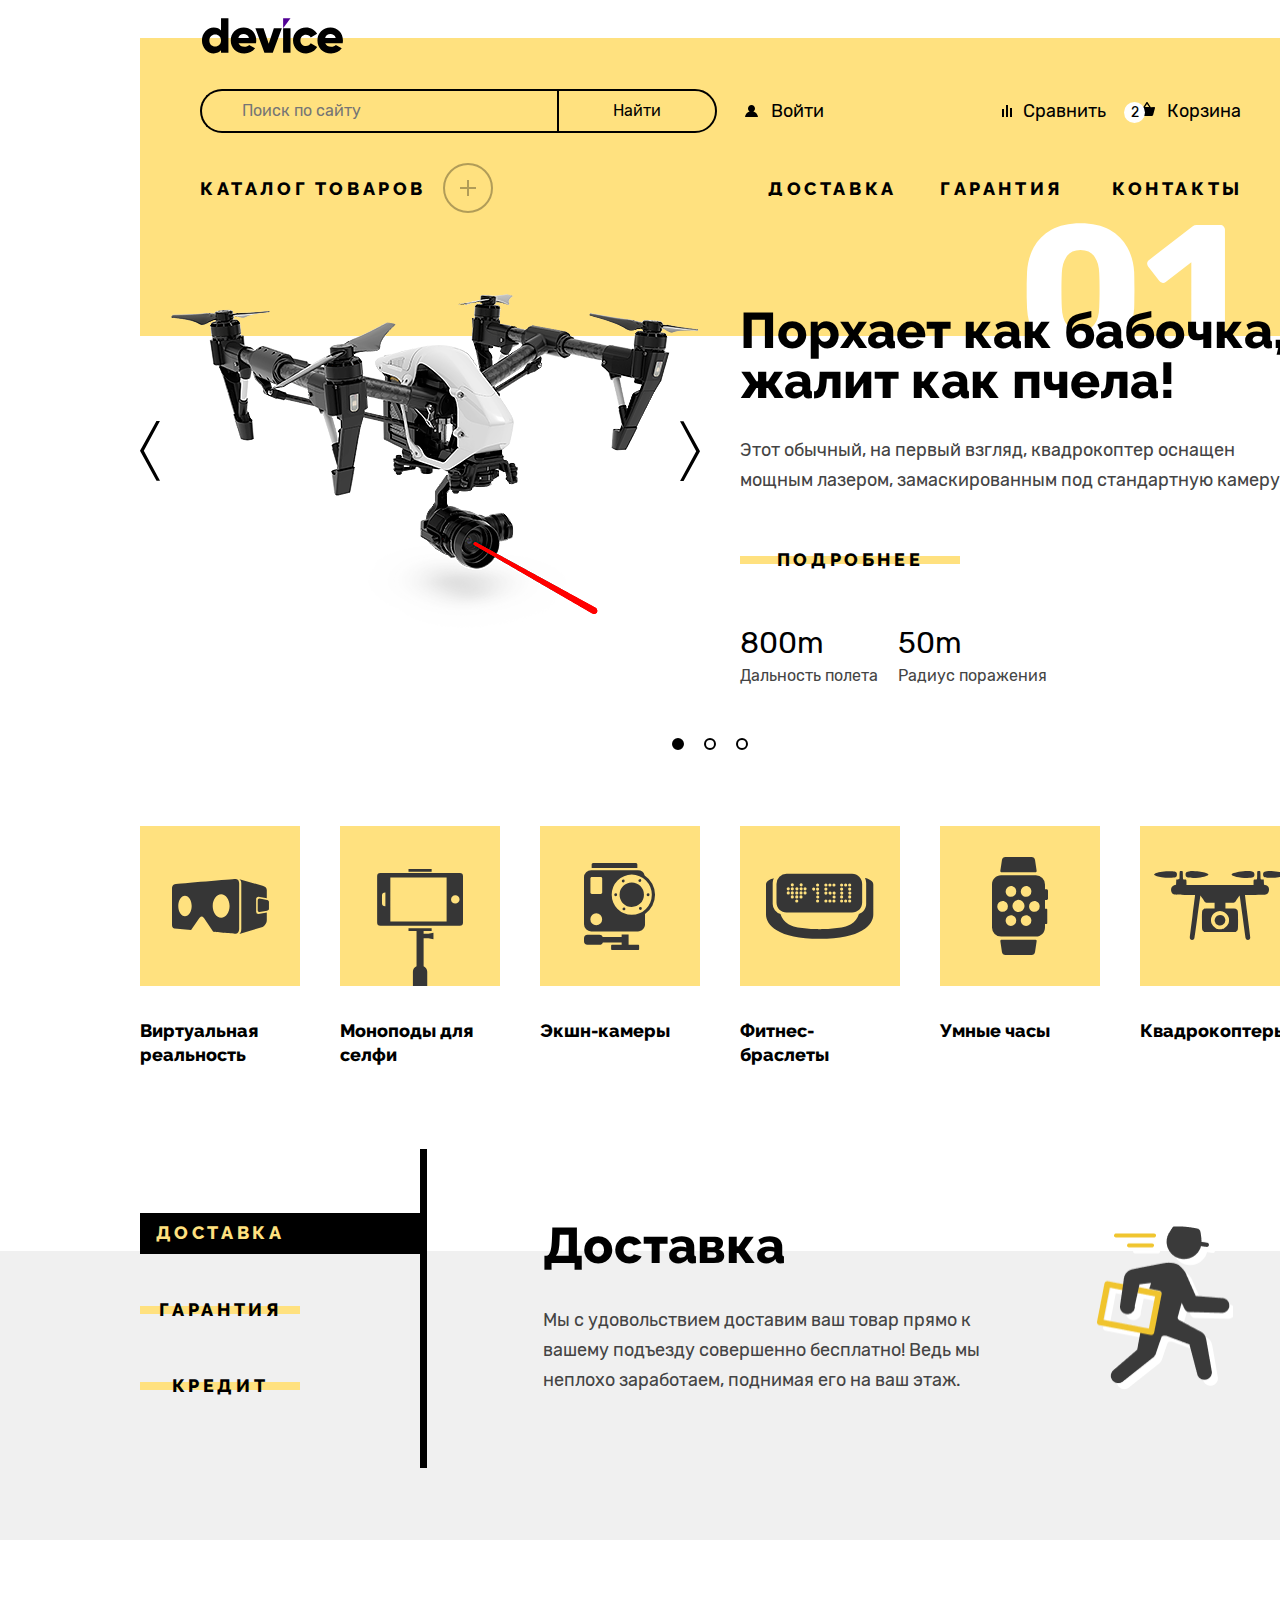
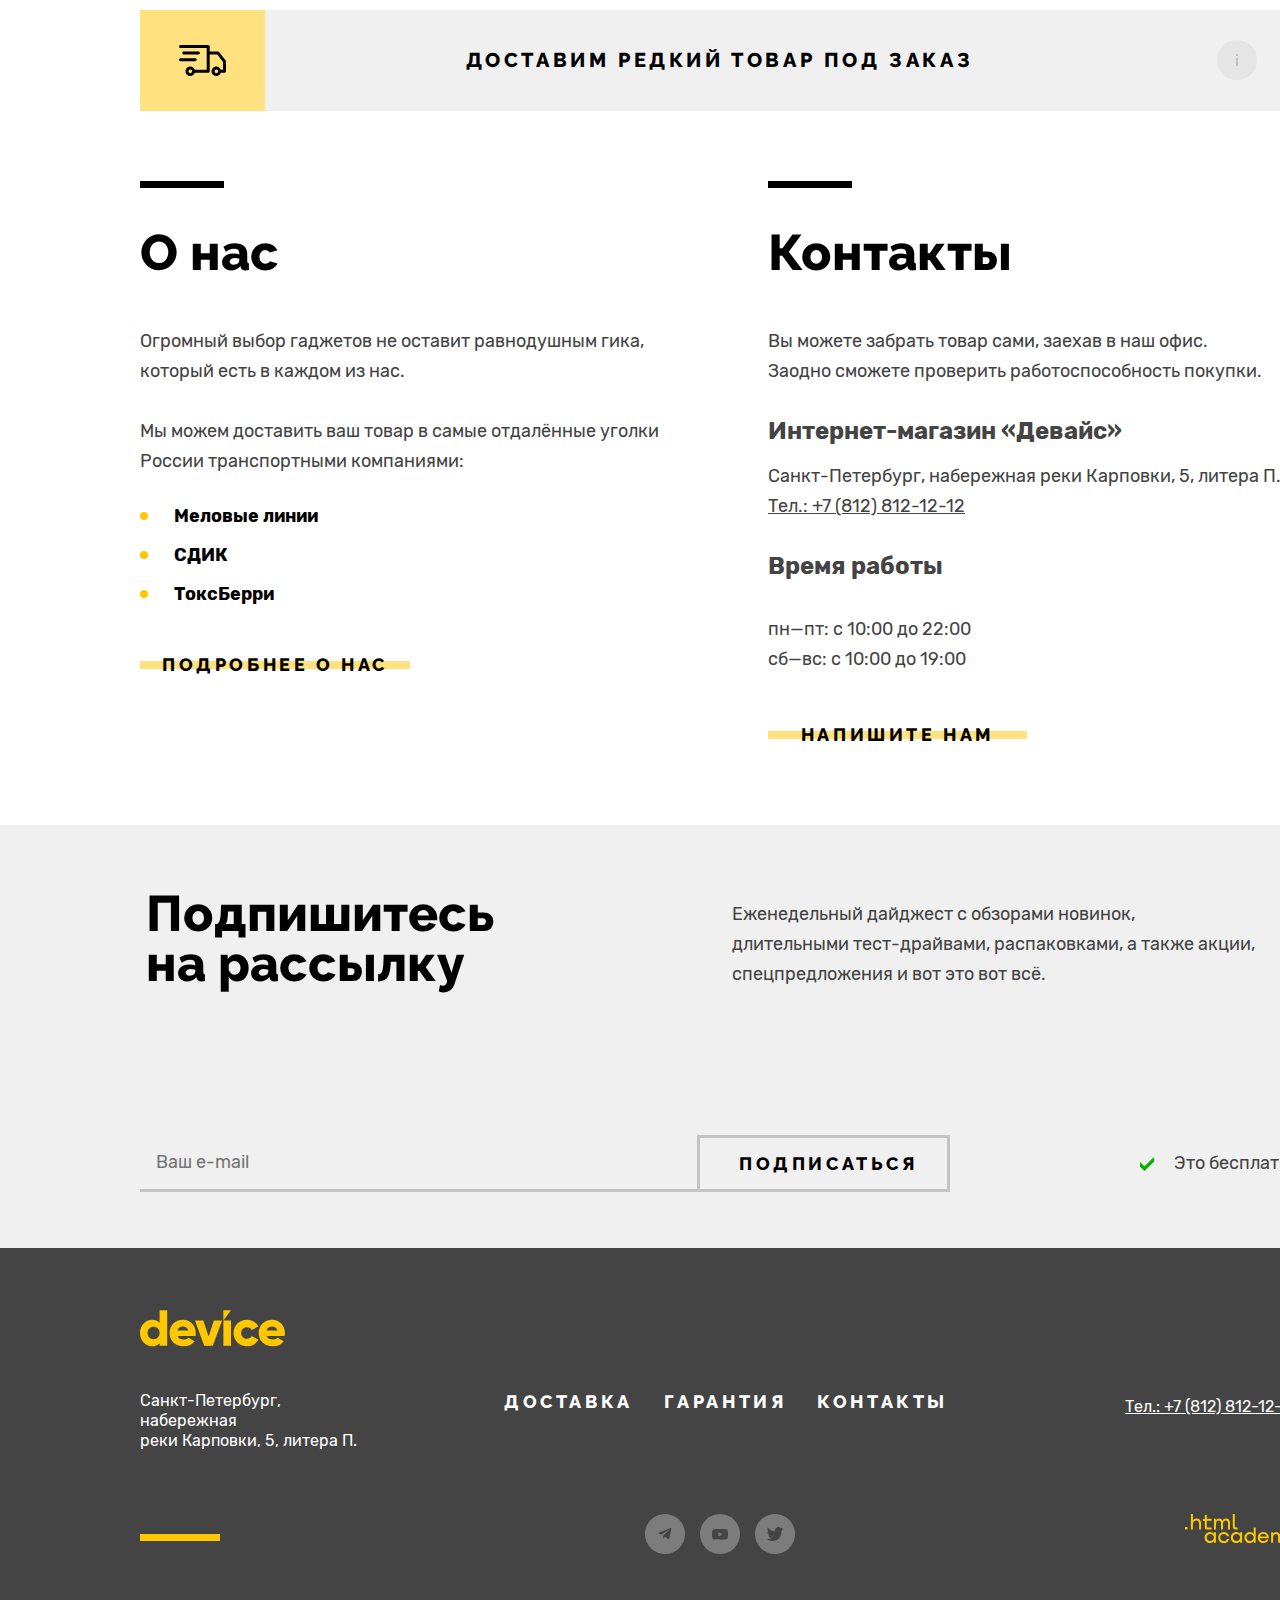
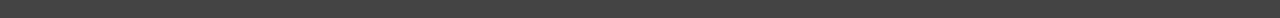
==== commit d9f041a2: "Update index.html" ====
--- a/index.html
+++ b/index.html
@@ -154,17 +154,23 @@
                   <span class="visually-hidden">Следующее фото</span>
                 </button>
               </div>
-              <img class="slider-foto" src="images/slider/slider_quadrocopter.png" width="560" height="560"
-                alt="Фотографии товаров магазина Девайс - Фотография квадрокоптера.">
-              <img hidden class="slider-foto" src="images/slider/slider_bracelet.png" width="560" height="560"
-                alt="Фотографии товаров магазина Девайс - Фотография фитнесс-браслета.">
-              <img hidden class="slider-foto" src="images/slider/slider_monopod.png" width="560" height="560"
-                alt="Фотографии товаров магазина Девайс - Фотография монопода.">
-            </div>
-          </div>
-          <div class="slider-about">
+              <div class=" foto-quadrocopter">
+                <img class="slider-foto" src="images/slider/slider_quadrocopter.png" width="560" height="560"
+                  alt="Фотографии товаров магазина Девайс - Фотография квадрокоптера.">
+              </div>
+              <div class="foto-bracelet">
+                <img hidden class="slider-foto " src="images/slider/slider_bracelet.png" width="560" height="560"
+                  alt="Фотографии товаров магазина Девайс - Фотография фитнесс-браслета.">
+              </div>
+              <div class="foto-monopod">
+                <img hidden class="slider-foto " src="images/slider/slider_monopod.png" width="560" height="560"
+                  alt="Фотографии товаров магазина Девайс - Фотография монопода.">
+              </div>
+            </div>
+          </div>
+          <div class="slider-about  quadrocopter-open">
             <h2 class="visually-hidden">Описание товаров магазина Девайс</h2>
-            <ul class="slider-item item-quadrocopter quadrocopter-open">
+            <ul class="slider-item item-quadrocopter">
               <li class="about-quadrocopter">
                 <p class="title slider-title">
                   Порхает как бабочка, жалит как пчела!
@@ -412,8 +418,8 @@
           <h2 class="visually-hidden">Доставка товаров под заказ</h2>
           <a class="button button-shipping" href="#">
             <div class="shipping-picture">
-              <svg class="image-shipping" aria-hidden="true" focusable="false" width="47" height="31"
-                viewBox="0 0 47 31" fill="currentColor" xmlns="http://www.w3.org/2000/svg">
+              <svg class="shipping-icon" aria-hidden="true" focusable="false" width="47" height="31" viewBox="0 0 47 31"
+                fill="currentColor" xmlns="http://www.w3.org/2000/svg">
                 <g clip-path="url(#a)" fill="currentColor">
                   <path
                     d="m46.7 15.4-6.5-8.2c-.3-.4-.7-.6-1.2-.6h-8.3V1.5C30.7.7 30 0 29.2 0H1.5C.7 0 0 .7 0 1.5S.7 3 1.5 3h26.2v21.7H15.8c-.6-1.9-2.4-3.3-4.5-3.3-2.6 0-4.8 2.2-4.8 4.8 0 2.6 2.2 4.8 4.8 4.8 2.1 0 3.9-1.4 4.5-3.3h13.4c.8 0 1.5-.7 1.5-1.5V9.6h7.6l5.7 7.3v7.9h-2.2c-.6-1.9-2.4-3.3-4.5-3.3-2.6 0-4.8 2.2-4.8 4.8 0 2.6 2.1 4.8 4.8 4.8 2.1 0 3.9-1.4 4.5-3.3h3.7c.8 0 1.5-.7 1.5-1.5v-9.9c0-.4-.1-.7-.3-1ZM11.3 28c-1 0-1.8-.8-1.8-1.8s.8-1.8 1.8-1.8 1.8.8 1.8 1.8-.9 1.8-1.8 1.8Zm26.1 0c-1 0-1.8-.8-1.8-1.8s.8-1.8 1.8-1.8 1.8.8 1.8 1.8-.9 1.8-1.8 1.8Z" />
@@ -468,7 +474,8 @@
           </div>
           <div class="contacts">
             <h3 class="title contacts-title">Контакты</h3>
-            <p class="contacts-information">Вы можете забрать товар сами, заехав в наш офис. Заодно сможете проверить
+            <p class="contacts-information">Вы можете забрать товар сами, заехав в наш офис.<br> Заодно сможете
+              проверить
               работоспособность покупки.</p>
             <h4 class="contacts-subtitle">Интернет-магазин «Девайс»</h4>
             <address class="contacts-address">
@@ -528,10 +535,7 @@
         <div class="chapter-container">
           <section class="footer-chapter footer-address">
             <h2 class="visually-hidden">Адрес магазина</h2>
-            <address class="footer-address-shop">
-              Санкт-Петербург, набережная<br />
-              реки Карповки, 5, литера П.
-            </address>
+            <address class="footer-address-shop">Санкт-Петербург, набережная<br> реки Карповки, 5, литера П.</address>
           </section>
           <section class="footer-chapter footer-navigation">
             <h2 class="visually-hidden">Навигация по сайту магазина Девайс</h2>
@@ -558,16 +562,31 @@
             <ul class="footer-social-list">
               <li class="footer-social-item">
                 <a class="footer-social-link footer-social-tg" href="https://t.me/htmlacademy">
+                  <svg class="footer-icon icon-tg" aria-hidden="true" focusable="false" width="14" height="12"
+                    viewBox="0 0 14 12" fill="currentColor" xmlns="http://www.w3.org/2000/svg">
+                    <path
+                      d="M12.44.07.62 4.63c-.8.33-.8.78-.14.98l3.03.94 7.02-4.43c.33-.2.64-.09.39.13l-5.7 5.13-.2 3.13c.3 0 .44-.14.61-.3l1.48-1.44 3.06 2.27c.57.31.97.15 1.12-.53l2-9.48c.21-.83-.3-1.2-.85-.96Z" />
+                  </svg>
                   <span class="visually-hidden">Телеграмм</span>
                 </a>
               </li>
               <li class="footer-social-item">
                 <a class="footer-social-link footer-social-yt" href="https://www.YouTube.com/user/htmlacademyru">
+                  <svg class="footer-icon icon-yt" aria-hidden="true" focusable="false" width="16" height="11"
+                    viewBox="0 0 16 11" fill="currentColor" xmlns="http://www.w3.org/2000/svg">
+                    <path
+                      d="M15.67 1.67c-.1-.32-.27-.61-.51-.84-.25-.24-.56-.41-.9-.5C13.01 0 8 0 8 0 5.9-.02 3.8.08 1.74.32 1.4.4 1.1.58.84.82c-.24.24-.42.53-.51.85A19.4 19.4 0 0 0 0 5.34C0 6.56.1 7.79.33 9c.09.32.27.61.51.85.25.23.56.4.9.5 1.27.32 6.26.32 6.26.32 2.09.02 4.18-.08 6.26-.31.34-.09.65-.26.9-.5.24-.23.42-.52.5-.84.24-1.21.35-2.44.34-3.67.02-1.23-.1-2.46-.33-3.68ZM6.4 7.62V3.05l4.18 2.29L6.4 7.62Z" />
+                  </svg>
                   <span class="visually-hidden">YouTube</span>
                 </a>
               </li>
               <li class="footer-social-item">
                 <a class="footer-social-link footer-social-tw" href="https://www.twitter.com/htmlacademy_ru">
+                  <svg class="footer-icon icon-tw" aria-hidden="true" focusable="false" width="16" height="14"
+                    viewBox="0 0 16 14" fill="currentColor" xmlns="http://www.w3.org/2000/svg">
+                    <path
+                      d="M10.35.15c1.6-.5 2.77.3 3.41 1.1.53-.2 1.17-.4 1.81-.6a2 2 0 0 1-.85 1.6c.75.2 1.28-.4 1.28-.4-.1.9-.96 1.7-1.5 1.89-.2 6.27-2.98 10.36-9.49 10.26H4.6c-.32 0-3.95-.4-4.59-1.8 2.13.2 3.63-.4 4.37-1.09-.85-.3-2.56-.4-2.77-2.79.32.2.53.3 1.17.2C1.6 7.72.32 7.02.43 5.03c.32.3.96.5 1.28.4C1.07 5.23-.21 2.35.85.85c1.71 1.7 3.52 3.39 6.72 3.49C7.8 2.24 8.64.85 10.35.15Z" />
+                  </svg>
                   <span class="visually-hidden">Twitter</span>
                 </a>
               </li>
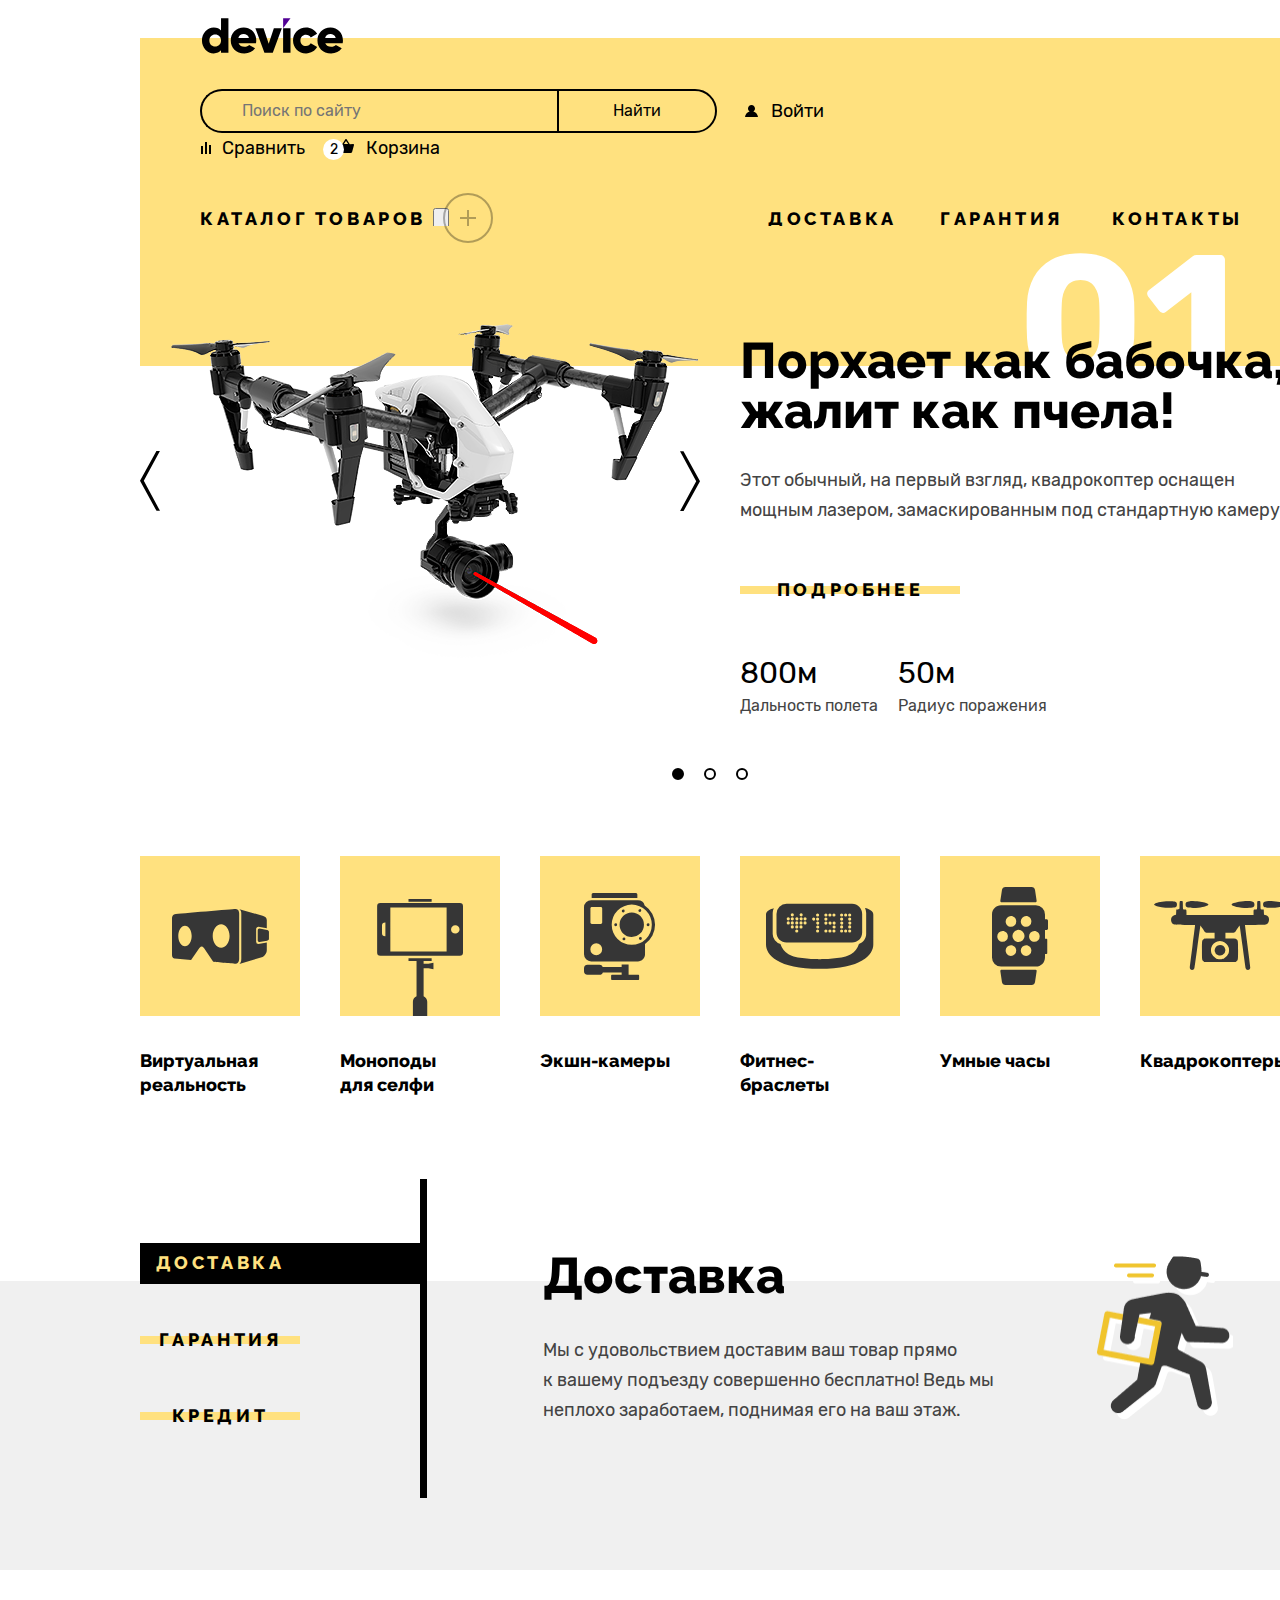
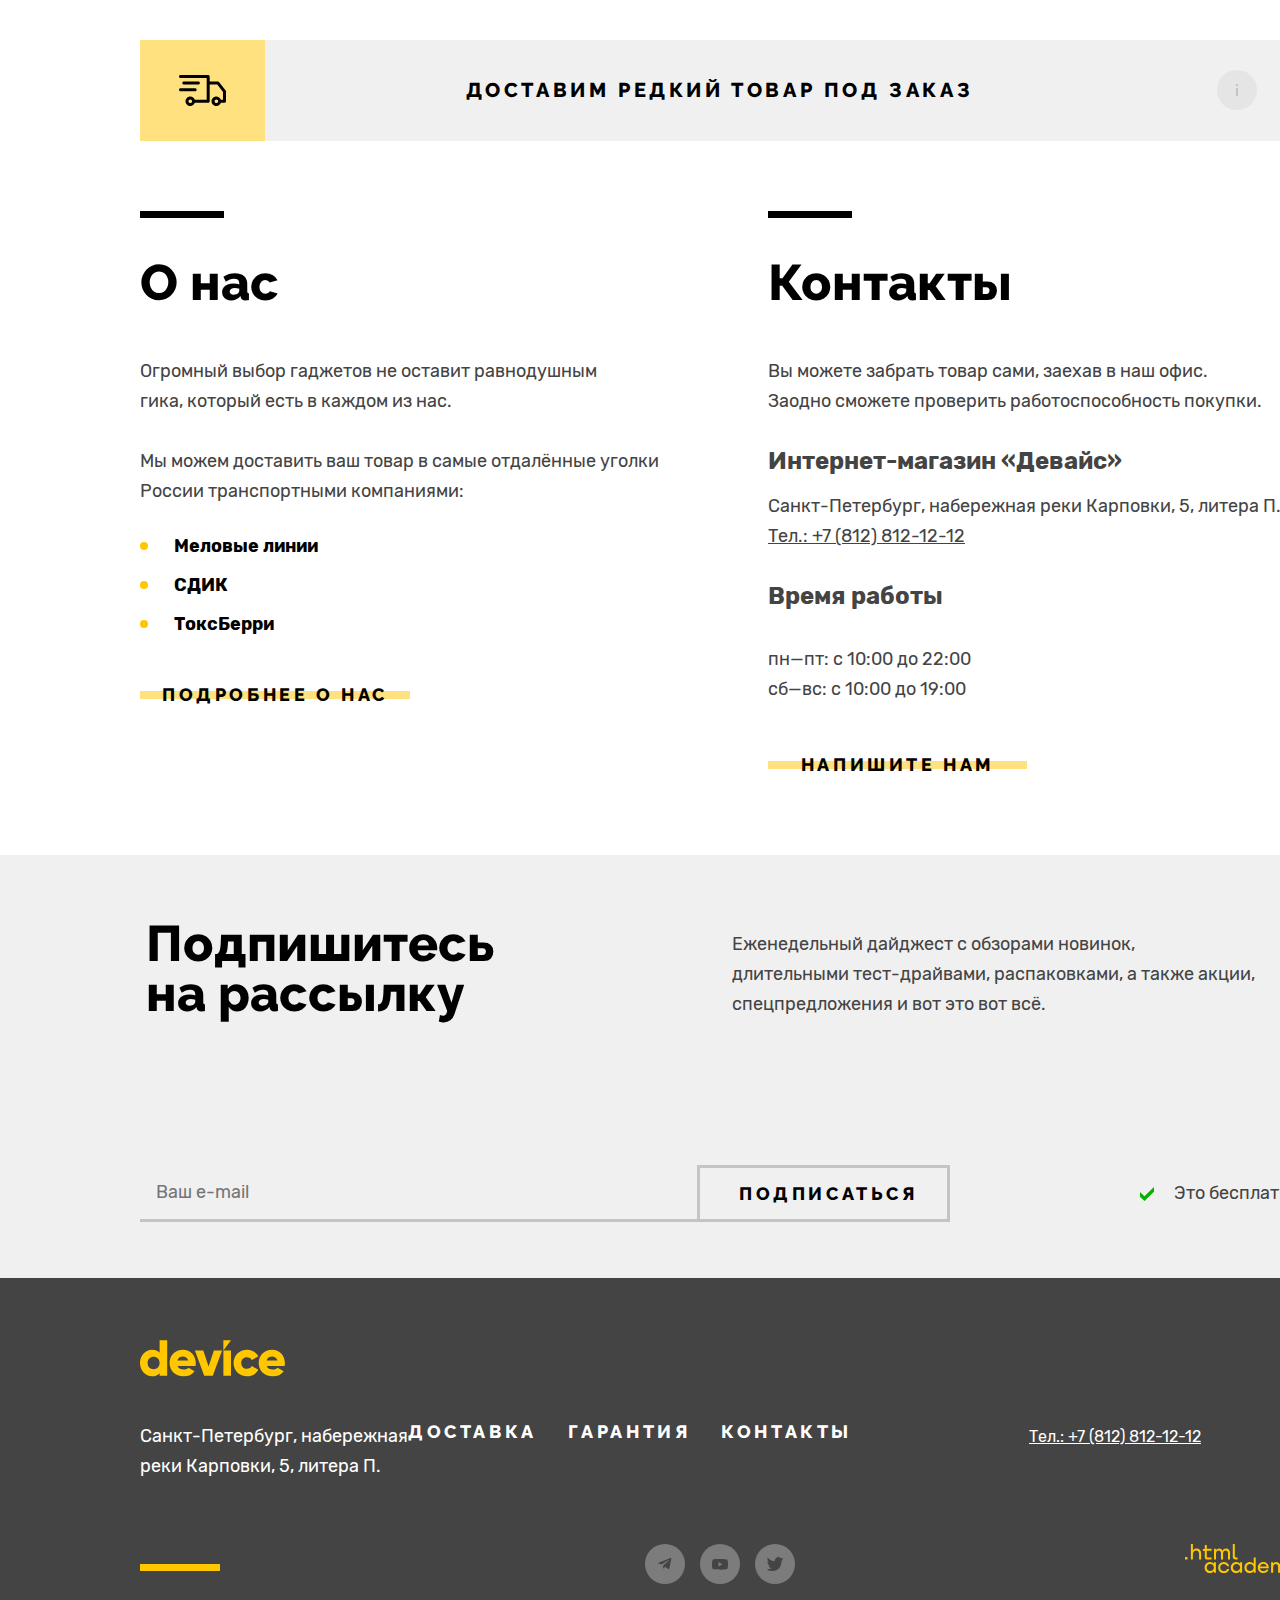
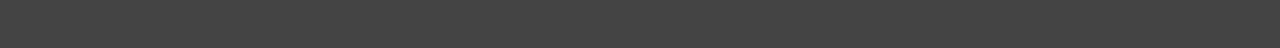
==== commit 5acf1c74: "Update index.html" ====
--- a/index.html
+++ b/index.html
@@ -15,93 +15,100 @@
           alt="Магазин техники Девайс" />
       </a>
       <nav class="navigation">
-        <ul class="navigation-list navigation-about">
-          <li class="navigation-item item-form">
-            <form class="navigation-form" action="https://echo.htmlacademy.ru/" method="post">
-              <input class="field" placeholder="Поиск по сайту" type="text" name="navigation-search"
-                id="navigation-search" required />
-              <button class="button search-button" type="submit">Найти</button>
-            </form>
-          </li>
-          <li class="navigation-item item-human">
-            <a class="navigation-link link-in" href="#">
-              <svg class="navigation-icon icon-human" aria-hidden="true" focusable="false" width="13" height="12"
-                viewBox="0 0 13 12" fill="currentColor" xmlns="http://www.w3.org/2000/svg">
-                <path
-                  d="M0 12h13c-.2-2.6-2.1-4.8-4.7-5.5 1-.6 1.7-1.7 1.7-3C10 1.6 8.4 0 6.5 0S3 1.6 3 3.5c0 1.3.7 2.4 1.7 3C2.1 7.2.2 9.4 0 12Z" />
-              </svg>
-              Войти</a>
-          </li>
-          <li class="navigation-item item-rating">
-            <a class="navigation-link link-rating" href="#">
-              <svg class="navigation-icon icon-rating" aria-hidden="true" focusable="false" width="10" height="12"
-                viewBox="0 0 10 12" fill="currentColor" xmlns="http://www.w3.org/2000/svg">
-                <path d="M6 0H4v12h2V0ZM2 4H0v8h2V4ZM10 3H8v9h2V3Z" />
-              </svg>
-              Сравнить</a>
-          </li>
-          <li class="navigation-item item-basket">
-            <a class="navigation-link link-basket" href="#">
-              <svg class="navigation-icon icon-basket" aria-hidden="true" focusable="false" width="16" height="14"
-                viewBox="0 0 16 14" fill="currentColor" xmlns="http://www.w3.org/2000/svg">
-                <path
-                  d="m15.3 5-3.5.2L8.6.3C8.5.1 8.2 0 8 0c-.2 0-.5.1-.6.3L4.2 5.2H.7c-.4 0-.7.3-.7.7v.2l1.9 6.8c.2.7.7 1.1 1.4 1.1h9.4c.7 0 1.2-.4 1.4-1.1L16 6v-.2c0-.4-.3-.8-.7-.8ZM8 1.9l2.2 3.2H5.9L8 1.9Z" />
-              </svg>
-              Корзина
-              <span class="quantity-basket">2</span>
-            </a>
-            <div class="popover popover-cart popover-open">
-              <div class="popover-content">
-                <h2 class="visually-hidden">Корзина</h2>
-                <ul class="cart-items-list">
-                  <li class="cart-item">
-                    <a class="popover-cart-link" href="#">
-                      <img class=" image-popover" src="images/catalog/foto_product_1.jpg" width="39" height="43"
-                        alt="Селфи-палка для любительской съёмки">
-                      <h3 class="popover-title">Любительская селфи-палка</h3>
-                    </a>
-                    <button class="popover-close-button" type="button">
-                      <svg class="icon-popover" aria-hidden="true" focusable="false" width="11" height="11"
-                        viewBox="0 0 11 11" fill="currentColor" xmlns="http://www.w3.org/2000/svg">
-                        <path d="m11 1-1-1-4.5 4.5L1 0 0 1l4.5 4.5L0 10l1 1 4.5-4.5L10 11l1-1-4.5-4.5L11 1Z" />
-                      </svg>
-                      <span class="visually-hidden">Закрыть</span>
-                    </button>
-                  </li>
-                  <li class="cart-item">
-                    <a class="popover-cart-link" href="#">
-                      <img class="image-popover" src="images/catalog/foto_product_2.jpg" width="39" height="43"
-                        alt="Селфи-палка для любительской съёмки">
-                      <h3 class="popover-title">Профессилнальная селфи-палка</h3>
-                    </a>
-                    <button class="popover-close-button" type="button">
-                      <svg class="icon-popover" aria-hidden="true" focusable="false" width="11" height="11"
-                        viewBox="0 0 11 11" fill="currentColor" xmlns="http://www.w3.org/2000/svg">
-                        <path d="m11 1-1-1-4.5 4.5L1 0 0 1l4.5 4.5L0 10l1 1 4.5-4.5L10 11l1-1-4.5-4.5L11 1Z" />
-                      </svg>
-                      <span class="visually-hidden">Закрыть</span>
-                    </button>
-                  </li>
-                </ul>
-                <div class="cart-item-data">
-                  <span class="data-number">Товаров: 2</span>
-                  <span class="data-price">Сумма: 2000 ₽</span>
+        <div class="navigation-wrapper">
+          <ul class="navigation-list">
+            <li class="navigation-item item-form">
+              <form class="navigation-form" action="https://echo.htmlacademy.ru/" method="post">
+                <input class="field" placeholder="Поиск по сайту" type="text" name="navigation-search"
+                  id="navigation-search" required />
+                <button class="button search-button" type="submit">Найти</button>
+              </form>
+            </li>
+            <li class="navigation-item item-human">
+              <a class="navigation-link link-in" href="#">
+                <svg class="navigation-icon icon-human" aria-hidden="true" focusable="false" width="13" height="12"
+                  viewBox="0 0 13 12" fill="currentColor" xmlns="http://www.w3.org/2000/svg">
+                  <path
+                    d="M0 12h13c-.2-2.6-2.1-4.8-4.7-5.5 1-.6 1.7-1.7 1.7-3C10 1.6 8.4 0 6.5 0S3 1.6 3 3.5c0 1.3.7 2.4 1.7 3C2.1 7.2.2 9.4 0 12Z" />
+                </svg>
+                Войти</a>
+            </li>
+          </ul>
+          <ul class="navigation-list">
+            <li class="navigation-item item-rating">
+              <a class="navigation-link link-rating" href="#">
+                <svg class="navigation-icon icon-rating" aria-hidden="true" focusable="false" width="10" height="12"
+                  viewBox="0 0 10 12" fill="currentColor" xmlns="http://www.w3.org/2000/svg">
+                  <path d="M6 0H4v12h2V0ZM2 4H0v8h2V4ZM10 3H8v9h2V3Z" />
+                </svg>
+                Сравнить</a>
+            </li>
+            <li class="navigation-item item-basket">
+              <a class="navigation-link link-basket" href="#">
+                <svg class="navigation-icon icon-basket" aria-hidden="true" focusable="false" width="16" height="14"
+                  viewBox="0 0 16 14" fill="currentColor" xmlns="http://www.w3.org/2000/svg">
+                  <path
+                    d="m15.3 5-3.5.2L8.6.3C8.5.1 8.2 0 8 0c-.2 0-.5.1-.6.3L4.2 5.2H.7c-.4 0-.7.3-.7.7v.2l1.9 6.8c.2.7.7 1.1 1.4 1.1h9.4c.7 0 1.2-.4 1.4-1.1L16 6v-.2c0-.4-.3-.8-.7-.8ZM8 1.9l2.2 3.2H5.9L8 1.9Z" />
+                </svg>
+                Корзина
+                <span class="quantity-basket">2</span>
+              </a>
+              <div class="popover popover-cart popover-open">
+                <div class="popover-content">
+                  <h2 class="visually-hidden">Корзина</h2>
+                  <ul class="cart-items-list">
+                    <li class="cart-item">
+                      <a class="popover-cart-link" href="#">
+                        <img class=" image-popover" src="images/catalog/foto_product_1.jpg" width="39" height="43"
+                          alt="Селфи-палка для любительской съёмки">
+                        <h3 class="popover-title">Любительская селфи-палка</h3>
+                      </a>
+                      <button class="popover-close-button" type="button">
+                        <svg class="icon-popover" aria-hidden="true" focusable="false" width="11" height="11"
+                          viewBox="0 0 11 11" fill="currentColor" xmlns="http://www.w3.org/2000/svg">
+                          <path d="m11 1-1-1-4.5 4.5L1 0 0 1l4.5 4.5L0 10l1 1 4.5-4.5L10 11l1-1-4.5-4.5L11 1Z" />
+                        </svg>
+                        <span class="visually-hidden">Закрыть</span>
+                      </button>
+                    </li>
+                    <li class="cart-item">
+                      <a class="popover-cart-link" href="#">
+                        <img class="image-popover" src="images/catalog/foto_product_2.jpg" width="39" height="43"
+                          alt="Селфи-палка для любительской съёмки">
+                        <h3 class="popover-title">Профессилнальная селфи-палка</h3>
+                      </a>
+                      <button class="popover-close-button" type="button">
+                        <svg class="icon-popover" aria-hidden="true" focusable="false" width="11" height="11"
+                          viewBox="0 0 11 11" fill="currentColor" xmlns="http://www.w3.org/2000/svg">
+                          <path d="m11 1-1-1-4.5 4.5L1 0 0 1l4.5 4.5L0 10l1 1 4.5-4.5L10 11l1-1-4.5-4.5L11 1Z" />
+                        </svg>
+                        <span class="visually-hidden">Закрыть</span>
+                      </button>
+                    </li>
+                  </ul>
+                  <div class="cart-item-data">
+                    <span class="data-number">Товаров: 2</span>
+                    <span class="data-price">Сумма: 2000 ₽</span>
+                  </div>
+                  <a class="button button-popover" href="#">Открыть корзину</a>
                 </div>
-                <a class="button button-popover" href="#">Открыть корзину</a>
-              </div>
-            </div>
-          </li>
-        </ul>
+              </div>
+            </li>
+          </ul>
+        </div>
         <ul class="navigation-list navigation-delivery">
           <li class="navigation-item about-catalog">
             <a class="navigation-link link-about" href="#">Каталог товаров</a>
-            <button class="navigation-open-button" type="button">
+            <button class="navigation-open-button open-plus" type="button">
               <span class="visually-hidden">Открыть</span>
+            </button>
+            <button class="navigation-close-button open-minus" type="button">
+              <span class="visually-hidden">Закрыть</span>
             </button>
             <div class="catalog-container catalog-open">
               <ul class="navigation-catalog catalog-left">
                 <li class="navigation-card">
-                  <a class="navigation-link link-card" href="#">Виртуальная реальность</a>
+                  <a class="navigation-link link-card card-active" href="#">Виртуальная реальность</a>
                 </li>
                 <li class="navigation-card">
                   <a class="navigation-link link-card" href="#">Моноподы для селфи</a>
@@ -125,7 +132,7 @@
               </ul>
             </div>
           </li>
-          <li class="navigation-item about-about">
+          <li class="navigation-item about-about about-active">
             <a class="navigation-link link-about" href="#">Доставка</a>
           </li>
           <li class="navigation-item about-warranty">
@@ -190,11 +197,11 @@
             </ul>
             <div class="list-container">
               <dl class="about-quadrocopter">
-                <dt class="slider-argument">800m</dt>
+                <dt class="slider-argument">800м</dt>
                 <dd class="slider-comment">Дальность полета</dd>
               </dl>
               <dl class="about-quadrocopter">
-                <dt class="slider-argument">50m</dt>
+                <dt class="slider-argument">50м</dt>
                 <dd class="slider-comment">Радиус поражения</dd>
               </dl>
             </div>
@@ -302,7 +309,7 @@
                       fill="currentColor" />
                   </svg>
                 </div>
-                <span class="catalog-item">Моноподы для селфи</span>
+                <span class="catalog-item">Моноподы<br>для селфи</span>
               </a>
             </li>
             <li class="catalog-card">
@@ -369,7 +376,7 @@
           </ul>
         </section>
         <section class="advantages">
-          <h2 class="visually-hidden">Преимуsssщества магазина Девайс</h2>
+          <h2 class="visually-hidden">Преимущества магазина Девайс</h2>
           <div class="advantages-container">
             <ul class="advantages-check">
               <li class="advantages-name">
@@ -391,7 +398,7 @@
             <ul class="advantages-about">
               <li class="advantages-item advantages-delivery">
                 <h3 class="title advantages-title">Доставка</h3>
-                <p class="advantages-description">Мы с удовольствием доставим ваш товар прямо к вашему подъезду
+                <p class="advantages-description">Мы с удовольствием доставим ваш товар прямо<br> к вашему подъезду
                   совершенно
                   бесплатно! Ведь мы неплохо заработаем, поднимая его на ваш этаж.</p>
               </li>
@@ -449,7 +456,7 @@
             <h3 class="title about-title">О нас</h3>
             <ul class="about-delivery">
               <li class="about-information">
-                Огромный выбор гаджетов не оставит равнодушным гика, который
+                Огромный выбор гаджетов не оставит равнодушным<br> гика, который
                 есть в каждом из нас.
               </li>
               <li class="about-information">
@@ -533,10 +540,7 @@
           </a>
         </section>
         <div class="chapter-container">
-          <section class="footer-chapter footer-address">
-            <h2 class="visually-hidden">Адрес магазина</h2>
-            <address class="footer-address-shop">Санкт-Петербург, набережная<br> реки Карповки, 5, литера П.</address>
-          </section>
+          <address class="footer-address-shop">Санкт-Петербург, набережная<br> реки Карповки, 5, литера П.</address>
           <section class="footer-chapter footer-navigation">
             <h2 class="visually-hidden">Навигация по сайту магазина Девайс</h2>
             <ul class="navigation-list-footer">
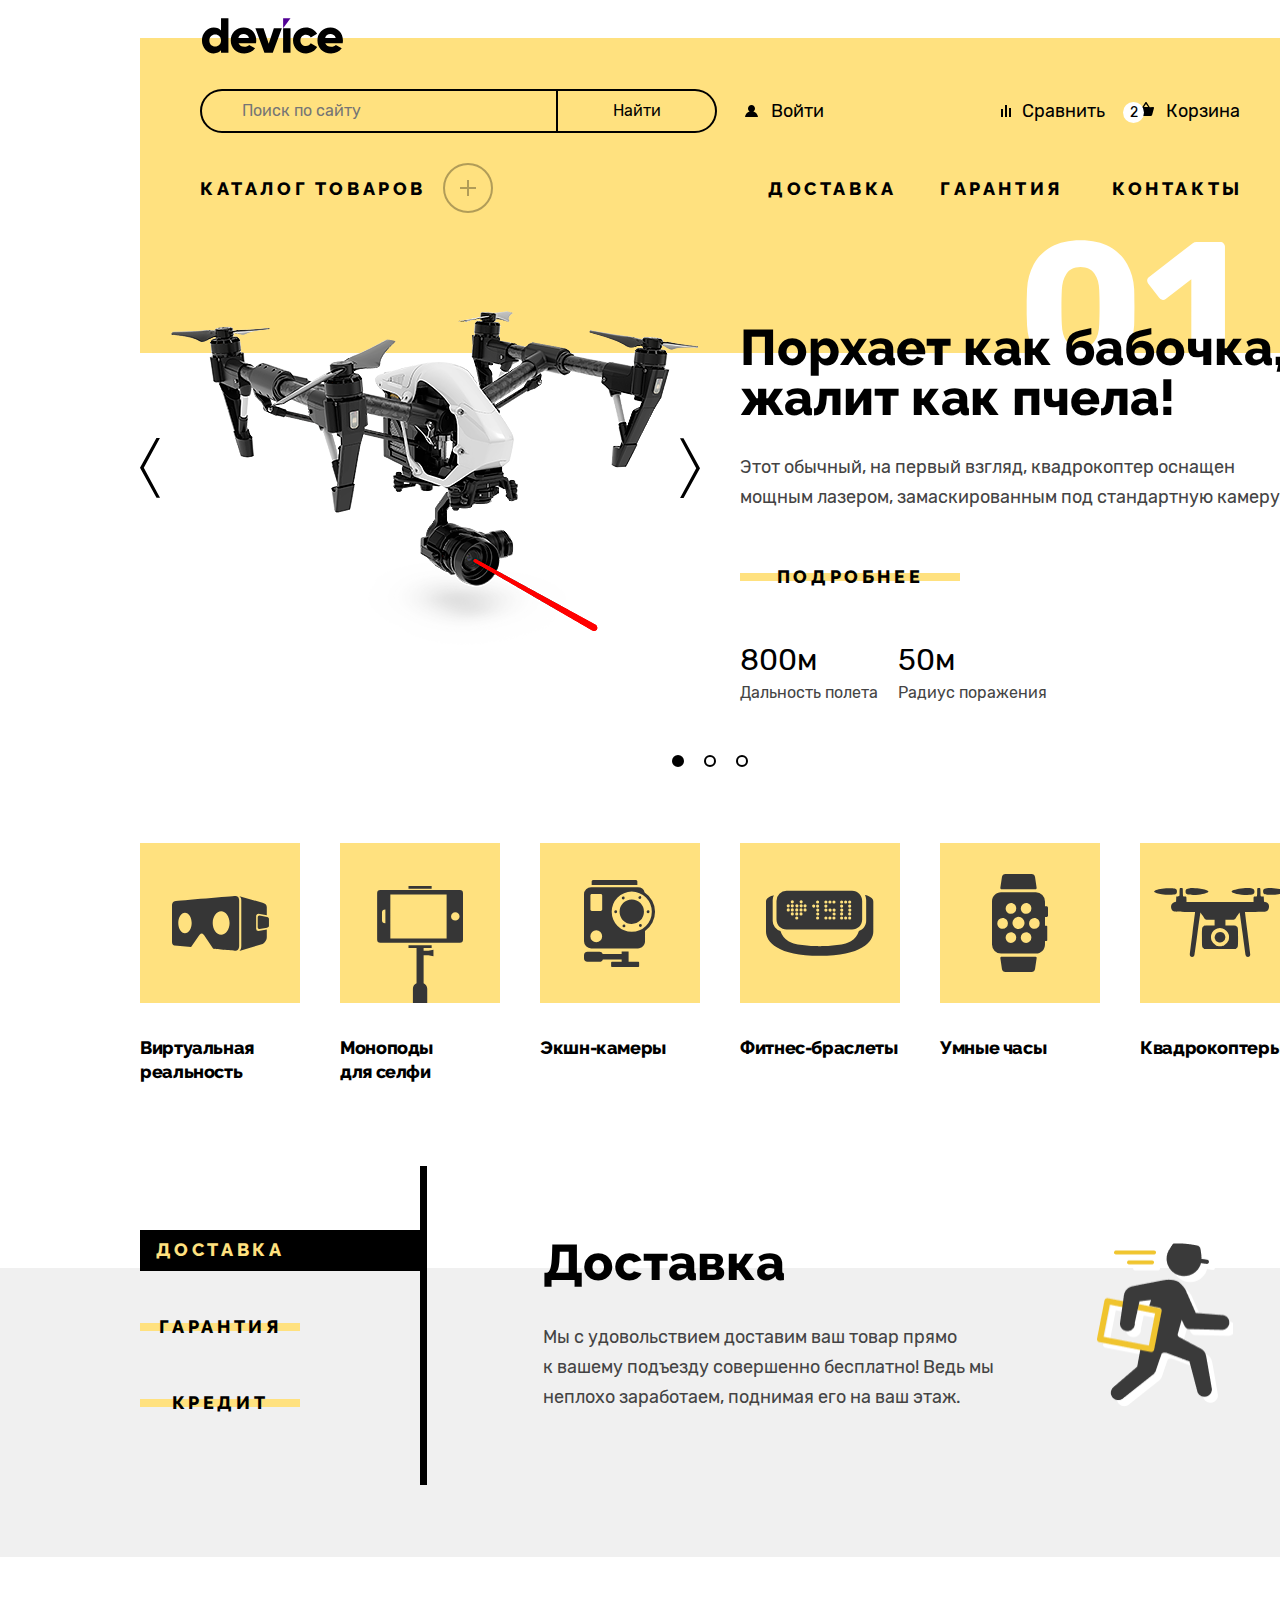
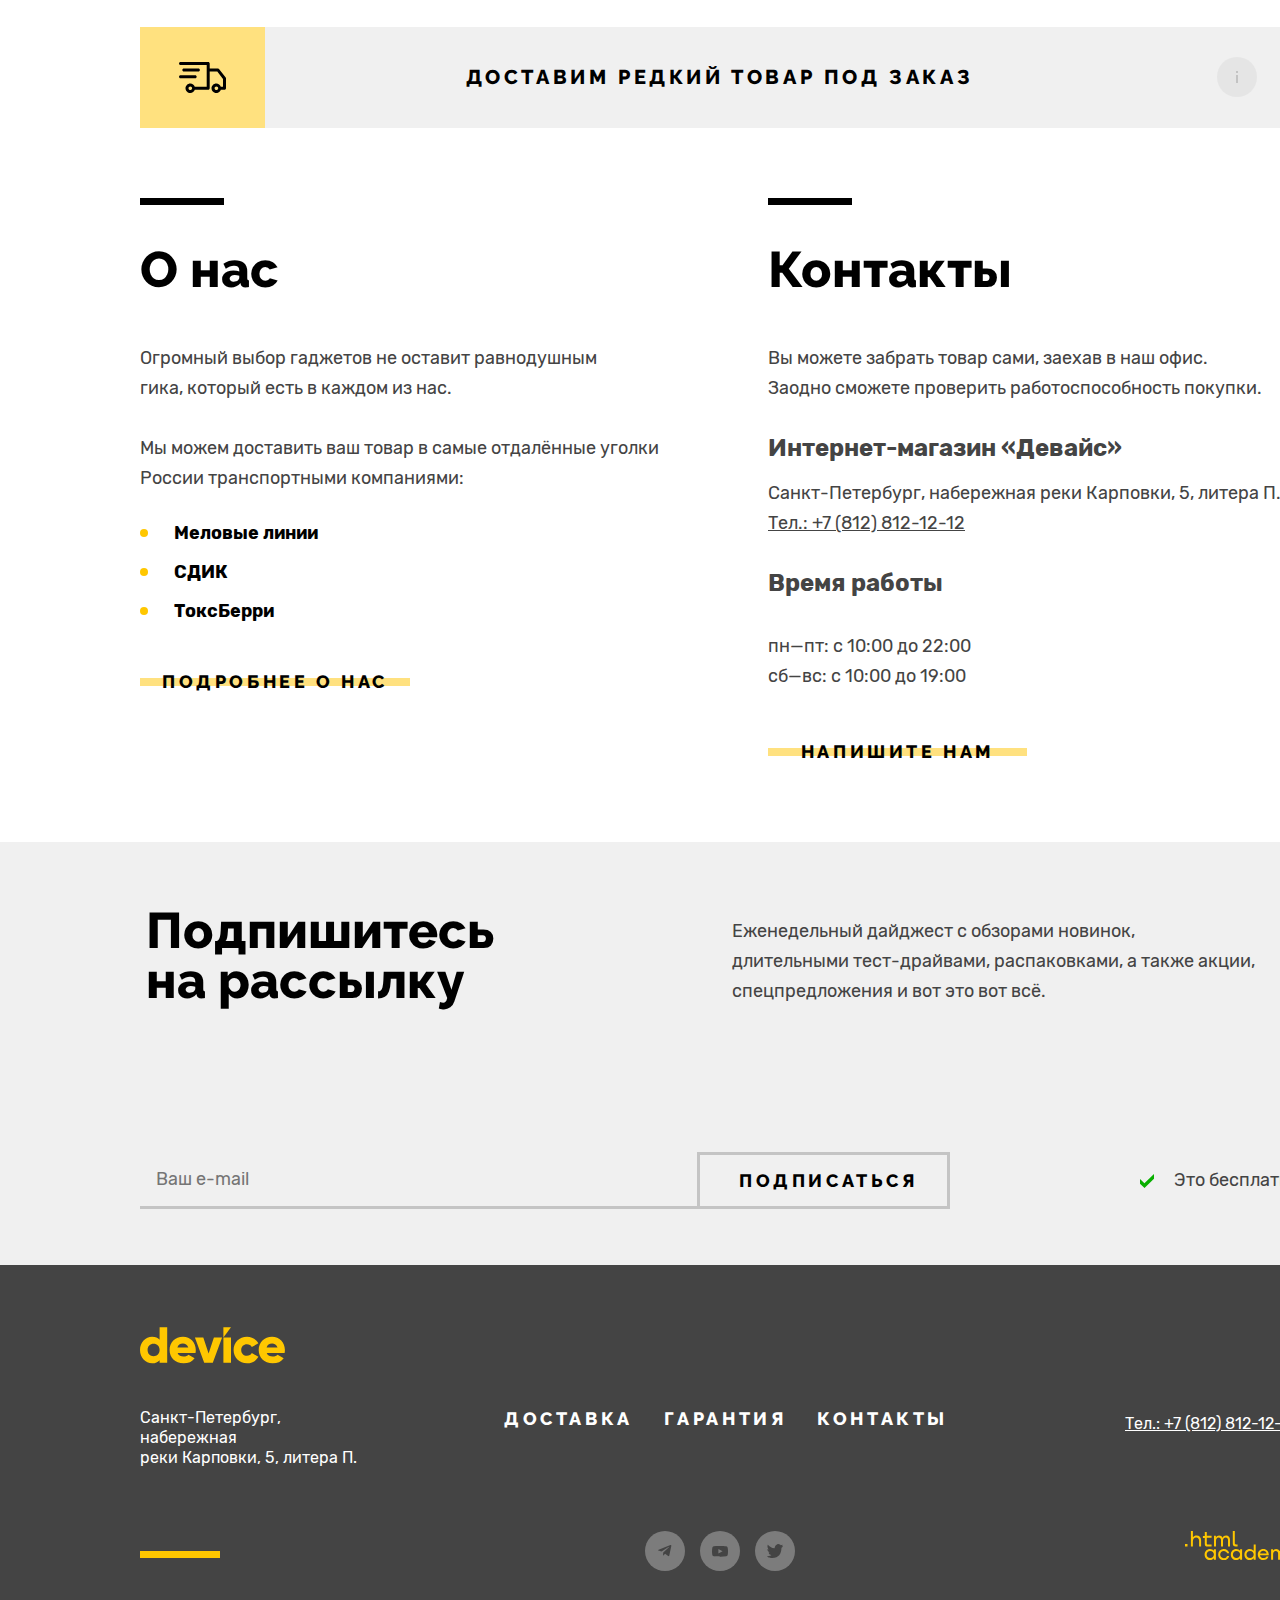
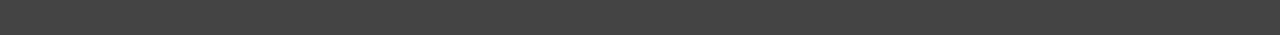
==== commit 8f40d4fe: "Update index.html" ====
--- a/index.html
+++ b/index.html
@@ -2,25 +2,29 @@
 <html lang="ru">
 
   <head>
-    <meta charset="utf-8" />
+    <meta charset="utf-8">
     <title>HTML Academy: Девайс</title>
-    <link rel="stylesheet" href="styles/styles_fonts.css" />
-    <link rel="stylesheet" href="styles/styles.css" />
+    <link rel="stylesheet" href="styles/styles_fonts.css">
+    <link rel="stylesheet" href="styles/styles.css">
+    <link rel="icon" type="image/png" sizes="32x32" href="images/icon/favicon.png">
   </head>
 
   <body>
     <header class="page-header">
       <a class="header-link" href="#">
         <img class="header-link-logo" src="images/icon/icon_device.svg" width="145" height="36"
-          alt="Магазин техники Девайс" />
+          alt="Магазин техники Девайс">
       </a>
       <nav class="navigation">
         <div class="navigation-wrapper">
           <ul class="navigation-list">
             <li class="navigation-item item-form">
               <form class="navigation-form" action="https://echo.htmlacademy.ru/" method="post">
-                <input class="field" placeholder="Поиск по сайту" type="text" name="navigation-search"
-                  id="navigation-search" required />
+                <label class="navigation-label">
+                  <span class="visually-hidden">Поле для ввода текста.</span>
+                  <input class="field" placeholder="Поиск по сайту" type="text" name="navigation-search"
+                    id="navigation-search" required>
+                </label>
                 <button class="button search-button" type="submit">Найти</button>
               </form>
             </li>
@@ -98,7 +102,7 @@
         </div>
         <ul class="navigation-list navigation-delivery">
           <li class="navigation-item about-catalog">
-            <a class="navigation-link link-about" href="#">Каталог товаров</a>
+            <a class="navigation-link link-about link-first" href="#">Каталог товаров</a>
             <button class="navigation-open-button open-plus" type="button">
               <span class="visually-hidden">Открыть</span>
             </button>
@@ -175,7 +179,7 @@
               </div>
             </div>
           </div>
-          <div class="slider-about  quadrocopter-open">
+          <div class="slider-about quadrocopter-open">
             <h2 class="visually-hidden">Описание товаров магазина Девайс</h2>
             <ul class="slider-item item-quadrocopter">
               <li class="about-quadrocopter">
@@ -189,8 +193,8 @@
                   лазером, замаскированным под стандартную камеру.
                 </p>
               </li>
-              <li class="about-quadrocopter">
-                <a class="button button-slider-about">
+              <li class="about-quadrocopter quadrocopter-button">
+                <a class="button button-slider-about" href="#">
                   <span class="button-slider-text">Подробнее</span>
                 </a>
               </li>
@@ -218,7 +222,7 @@
                 </p>
               </li>
               <li class="about-bracelet">
-                <a class="button button-slider-about">
+                <a class="button button-slider-about" href="#">
                   <span class="button-slider-text">Подробнее</span>
                 </a>
               </li>
@@ -240,7 +244,7 @@
                 </p>
               </li>
               <li class="about-monopod">
-                <a class="button button-slider-about">
+                <a class="button button-slider-about" href="#">
                   <span class="button-slider-text">Подробнее</span>
                 </a>
               </li>
@@ -504,17 +508,17 @@
         <section class="subscription">
           <div class="subscription-container">
             <h2 class="title subscription-title">
-              Подпишитесь<br />
+              Подпишитесь<br>
               на рассылку
             </h2>
             <p class="subscription-description">
-              Еженедельный дайджест с обзорами новинок,<br />
+              Еженедельный дайджест с обзорами новинок,<br>
               длительными тест-драйвами, распаковками, а также акции,
               спецпредложения и вот это вот всё.
             </p>
             <form class="subscription-form" action="https://echo.htmlacademy.ru/" method="post">
-              <input class="field subscription-field" placeholder="Ваш e-mail" type="email" name="subscription-email"
-                id="subscription-email" required />
+              <input class="field subscription-field form-error" placeholder="Ваш e-mail" type="email"
+                name="subscription-email" id="subscription-email" required>
               <button class="button subscription-button" type="submit">
                 Подписаться
               </button>
@@ -630,7 +634,7 @@
                 <label class="name-field" for="mail-title">Ваш e-mail:</label>
                 <input class="search-form-field field-mail field-error" type="email" id="mail-title" name="mail-title"
                   placeholder="Укажите e-mail" required>
-                <span class="search-form-comment comment-error">Забавный у Вас адрес</span>
+                <span class="search-form-comment modal-error">Забавный у Вас адрес</span>
               </div>
             </div>
             <div class="search-modal-container">
--- a/styles/styles.css
+++ b/styles/styles.css
@@ -22,6 +22,7 @@
 }
 
 .page-header {
+  position: relative;
   margin: 0 auto;
   padding-top: 38px;
   color: #000000;
@@ -42,10 +43,6 @@
 }
 
 .header-link {
-  position: relative;
-}
-
-.header-link-logo {
   display: block;
   width: 145px;
   height: 36px;
@@ -56,14 +53,34 @@
   z-index: 1;
 }
 
+.header-link:hover {
+  opacity: 60%;
+}
+
+.header-link:focus-visible {
+  outline: 2px solid #af4fff;
+}
+
+.header-link:active {
+  opacity: 30%;
+}
+
+.navigation-wrapper {
+  display: flex;
+  width: 1040px;
+}
+
 .navigation-list {
   display: flex;
-  width: 1040px;
   margin: 0;
   padding: 0;
   list-style-type: none;
   align-items: center;
   box-sizing: border-box;
+}
+
+.navigation-list:first-child {
+  margin-right: auto;
 }
 
 .button {
@@ -107,7 +124,16 @@
   background-color: transparent;
   border: 2px solid #000000;
   border-radius: 50px 0 0 50px;
-  border-right: none;
+  border-right-width: 1px;
+}
+
+.field:focus-visible {
+  outline: 2px solid #af4fff;
+  outline-offset: 2px;
+}
+
+.search-button:disabled {
+  opacity: 30%;
 }
 
 .search-button {
@@ -121,15 +147,38 @@
   box-sizing: border-box;
   background-color: transparent;
   border: 2px solid #000000;
+  border-left-width: 1px;
   border-radius: 0 50px 50px 0;
   text-transform: none;
   letter-spacing: normal;
 }
 
+.search-button:hover {
+  background-color: #000000;
+  color: #ffffff;
+  outline: 2px solid #000000;
+  outline-offset: -2px;
+}
+
+.search-button:focus-visible {
+  outline: 2px solid #af4fff;
+  outline-offset: 2px;
+}
+
+.search-button:active {
+  background-color: #000000;
+  color: rgba(255, 255, 255, 0.3);
+  outline: 2px solid #000000;
+  outline-offset: -2px;
+}
+
+.search-button:disabled {
+  opacity: 30%;
+}
+
 .link-in {
   min-width: 81px;
   padding-left: 27px;
-  margin-right: 176px;
   box-sizing: border-box;
 }
 
@@ -173,6 +222,26 @@
   z-index: 2;
 }
 
+.navigation-close-button {
+  position: absolute;
+  padding: 0;
+  top: -15px;
+  left: 243px;
+  right: 0;
+  width: 50px;
+  height: 50px;
+  background-color: transparent;
+  border: 2px solid #000000;
+  opacity: 30%;
+  border-radius: 50%;
+  background-image: url("../images/icon/icon_minus.svg");
+  background-repeat: no-repeat;
+  background-position: center;
+  cursor: pointer;
+  z-index: 2;
+  display: none;
+}
+
 .about-about {
   width: 125px;
   margin-right: 47px;
@@ -185,6 +254,19 @@
 
 .about-contacts {
   width: 128px;
+}
+
+.about-active {
+  position: relative;
+}
+
+.about-active::after {
+  position: absolute;
+  content: "";
+  width: 100%;
+  height: 2px;
+  background-color: #000000;
+  display: none;
 }
 
 .navigation-catalog {
@@ -228,6 +310,18 @@
   position: relative;
   color: inherit;
   text-decoration: none;
+}
+
+.navigation-link:hover {
+  opacity: 60%;
+}
+
+.navigation-link:focus-visible {
+  outline: 2px solid #af4fff;
+}
+
+.navigation-link:active {
+  opacity: 30%;
 }
 
 .navigation-icon {
@@ -285,10 +379,35 @@
   line-height: 18px;
 }
 
+.card-active {
+  position: relative;
+}
+
+.card-active::after {
+  position: absolute;
+  content: "";
+  width: 100%;
+  height: 1px;
+  background-color: #000000;
+  display: none;
+}
+
+.link-card:hover {
+  opacity: 60%;
+}
+
+.link-card:focus-visible {
+  outline: 2px solid #af4fff;
+}
+
+.link-card:active {
+  opacity: 30%;
+}
+
 .main-index {
   background-color: #ffffff;
   min-width: 1440px;
-  margin-top: -38px;
+  margin-top: -21px;
 }
 
 .page-container {
@@ -354,6 +473,23 @@
   transform: rotate(180deg);
 }
 
+.slider-button:hover {
+  opacity: 60%;
+}
+
+.slider-button:focus-visible {
+  outline: 2px solid #af4fff;
+  outline-offset: 2px;
+}
+
+.slider-button:active {
+  opacity: 30%;
+}
+
+.slider-button:disabled {
+  opacity: 10%;
+}
+
 .slider-pagination {
   display: flex;
   flex-wrap: wrap;
@@ -378,6 +514,23 @@
   border-radius: 50%;
 }
 
+.slider-pagination-button:hover {
+  opacity: 60%;
+}
+
+.slider-pagination-button:focus-visible {
+  outline: 2px solid #af4fff;
+  outline-offset: 2px;
+}
+
+.slider-pagination-button:active {
+  opacity: 30%;
+}
+
+.slider-pagination-button:disabled {
+  opacity: 10%;
+}
+
 .slider-pagination-button-current {
   background-color: #000000;
 }
@@ -390,10 +543,12 @@
 }
 
 .slider-item {
+  width: 560px;
   text-align: left;
   list-style-type: none;
   margin: 0 0 50px 0;
   padding: 0;
+  box-sizing: border-box;
 }
 
 .slider-about {
@@ -472,11 +627,33 @@
   content: "";
   width: 220px;
   height: 8px;
-  top: 7px;
-  bottom: 8px;
+  top: 0;
+  bottom: 0;
   left: -5px;
+  right: -5px;
+  margin: auto;
   background-color: #ffe17f;
   z-index: -1;
+}
+
+.button-slider-about:hover {
+  background-color: #ffe17f;
+}
+
+.button-slider-about:focus-visible{
+  outline: 2px solid #af4fff;
+}
+
+.button-slider-about:active{
+  background-color: #ffcc33;
+}
+
+.button-slider-about:active .button-slider-text::after {
+  opacity: 0;
+}
+
+.button-slider-about:disabled {
+  opacity: 30%;
 }
 
 .list-container {
@@ -526,6 +703,19 @@
   gap: 33px;
   text-decoration: none;
   color: #000000;
+}
+
+.catalog-link:hover .catalog-image{
+  background-color: #ffc700;
+}
+
+.catalog-link:focus-visible{
+  outline: 2px solid #af4fff;
+  outline-offset: 2px;
+}
+
+.catalog-link:active{
+  opacity: 30%;
 }
 
 .catalog-image {
@@ -561,6 +751,11 @@
   margin: auto;
 }
 
+.catalog-item {
+  width: 160px;
+  letter-spacing: -0.02em;
+}
+
 .advantages {
   width: 100%;
   min-height: 289px;
@@ -631,9 +826,22 @@
   top: 0;
   bottom: 0;
   left: -4px;
+  right: -4px;
   margin: auto;
   background-color: #ffe17f;
   z-index: -1;
+}
+
+.advantages-button:hover {
+  background-color: #ffe17f;
+}
+
+.advantages-button:focus-visible{
+  outline: 2px solid #af4fff;
+}
+
+.advantages-button:disabled {
+  opacity: 30%;
 }
 
 .button-active {
@@ -645,6 +853,22 @@
 
 .button-active .advantages-button-text::after {
   opacity: 0;
+}
+
+.button-active:hover {
+  background-color: #000000;
+  padding-left: 35px;
+}
+
+.button-active:focus-visible{
+  outline: 2px solid #af4fff;
+  outline-offset: 2px;
+  padding-left: 35px;
+}
+
+.button-active:active{
+  background-color: #000000;
+  padding-left: 35px;
 }
 
 .advantages-about {
@@ -723,6 +947,24 @@
   width: 1160px;
   padding: 0;
   box-sizing: border-box;
+}
+
+.button-shipping:hover .shipping-picture {
+  background-color: #ffc700;
+}
+
+.button-shipping:hover .information-icon {
+  opacity: 1;
+  fill: #000000;
+}
+
+.button-shipping:focus-visible{
+  outline: 2px solid #af4fff;
+  outline-offset: 2px;
+}
+
+.button-shipping:active{
+  opacity: 30%;
 }
 
 .shipping-picture {
@@ -880,9 +1122,30 @@
   top: 0;
   bottom: 0;
   left: -6px;
+  right: -6px;
   margin: auto;
   background-color: #ffe17f;
   z-index: -1;
+}
+
+.button-about:hover {
+  background-color: #ffe17f;
+}
+
+.button-about:focus-visible{
+  outline: 2px solid #af4fff;
+}
+
+.button-about:active{
+  background-color: #ffcc33;
+}
+
+.button-about:active .button-text::after {
+  opacity: 0;
+}
+
+.button-about:disabled {
+  opacity: 30%;
 }
 
 .button-feedback {
@@ -906,9 +1169,30 @@
   top: 0;
   bottom: 0;
   left: -6px;
+  right: -6px;
   margin: auto;
   background-color: #ffe17f;
   z-index: -1;
+}
+
+.button-feedback:hover {
+  background-color: #ffe17f;
+}
+
+.button-feedback:focus-visible{
+  outline: 2px solid #af4fff;
+}
+
+.button-feedback:active{
+  background-color: #ffcc33;
+}
+
+.button-feedback:active .feedback-text::after {
+  opacity: 0;
+}
+
+.button-feedback:disabled {
+  opacity: 30%;
 }
 
 .contacts-information {
@@ -990,6 +1274,15 @@
   border-bottom: 3px solid #c4c4c4;
 }
 
+.subscription-field:focus-visible{
+  outline: none;
+  background-color: #dcdcdc;
+}
+
+/*.form-error {
+  border-bottom: 3px solid #ff3d3d;
+}*/
+
 .subscription-button {
   width: 253px;
   margin: 0;
@@ -997,6 +1290,31 @@
   box-sizing: border-box;
   background-color: transparent;
   border: 3px solid #c4c4c4;
+}
+
+.subscription-button:hover {
+  background-color: #000000;
+  color: #ffffff;
+  border: none;
+  outline: 2px solid #000000;
+  outline-offset: -2px;
+}
+
+.subscription-button:focus-visible {
+  outline: 2px solid #af4fff;
+  outline-offset: 2px;
+}
+
+.subscription-button:active {
+  background-color: #000000;
+  color: rgba(255, 255, 255, 0.3);
+  border: none;
+  outline: 2px solid #000000;
+  outline-offset: -2px;
+}
+
+.subscription-button:disabled {
+  opacity: 30%;
 }
 
 .subscription-correction {
@@ -1023,6 +1341,18 @@
   color: #ffc700;
 }
 
+.footer-site-logo:hover {
+  opacity: 60%;
+}
+
+.footer-site-logo:focus-visible {
+  outline: 2px solid #af4fff;
+}
+
+.footer-site-logo:active {
+  opacity: 30%;
+}
+
 .page-footer-container {
   position: relative;
   width: 1160px;
@@ -1056,16 +1386,13 @@
   margin: 28px 0 0 0;
 }
 
-.footer-address {
+.footer-address-shop {
+  font-style: normal;
   font-size: 16px;
   line-height: 20px;
   width: 240px;
   color: inherit;
   margin-right: 124px;
-}
-
-.footer-address-shop {
-  font-style: normal;
 }
 
 .footer-navigation {
@@ -1094,12 +1421,60 @@
   margin-bottom: 63px;
 }
 
+.footer-contacts-phone:hover {
+  color: #ffc700;
+}
+
+.footer-contacts-phone:focus-visible {
+  outline: 2px solid #af4fff;
+  outline-offset: 2px;
+}
+
+.footer-contacts-phone:active {
+  color: #ffc700;
+  opacity: 30%;
+}
+
 .link-footer {
+  position: relative;
   font-family: "Raleway", sans-serif;
   font-weight: 800;
   font-size: 18px;
   line-height: 21px;
   text-transform: uppercase;
+}
+
+.link-footer::before {
+  position: absolute;
+  content: "";
+  width: 100%;
+  height: 2px;
+  top: 25px;
+  left: 0;
+  background-color: #444444;
+}
+
+.link-footer:hover {
+  color: #ffc700;
+}
+
+.link-footer:hover::before {
+  background-color: #ffc700;
+}
+
+.link-footer:focus-visible {
+  outline: 2px solid #af4fff;
+  outline-offset: 2px;
+}
+
+.link-footer:active {
+  color: #ffc700;
+  opacity: 30%;
+}
+
+.link-footer:active::before {
+  background-color: #ffc700;
+  opacity: 30%;
 }
 
 .footer-social-list {
@@ -1125,6 +1500,20 @@
   border-radius: 50%;
 }
 
+.footer-social-link:hover {
+  background-color: #ffc700;
+}
+
+.footer-social-link:focus-visible {
+  outline: 2px solid #af4fff;
+  outline-offset: 2px;
+}
+
+.footer-social-link:active {
+  color: #ffc700;
+  opacity: 30%;
+}
+
 .footer-icon {
   position: absolute;
   content: "";
@@ -1136,8 +1525,22 @@
   color: #444444;
 }
 
-.footer-copyright-logo {
+.footer-copyright-site {
   color:#ffc700;
+}
+
+.footer-copyright-site:hover {
+  color: #ffffff;
+}
+
+.footer-copyright-site:focus-visible {
+  outline: 2px solid #af4fff;
+  outline-offset: 2px;
+}
+
+.footer-copyright-site:active {
+  color: #ffffff;
+  opacity: 30%;
 }
 
 /*Поповер*/
@@ -1482,6 +1885,7 @@
   top: 0;
   bottom: 0;
   left: -5px;
+  right: -5px;
   margin: auto;
   background-color: #ffe17f;
   z-index: -1;
@@ -1620,6 +2024,18 @@
   color: inherit;
 }
 
+.breadcrumbs-link:hover {
+  opacity: 60%;
+}
+
+.breadcrumbs-link:focus-visible {
+  outline: 2px solid #af4fff;
+}
+
+.breadcrumbs-link:active {
+  opacity: 30%;
+}
+
 .catalog-products {
   display: flex;
   min-width: 1440px;
@@ -1715,6 +2131,20 @@
   padding: 0;
 }
 
+.range-toggle:hover {
+  opacity: 50%;
+}
+
+.range-toggle:focus-visible{
+  outline: 2px solid #af4fff;
+  outline-offset: 2px;
+}
+
+.range-toggle:active{
+  background-color: #000000;
+  opacity: 1;
+}
+
 .toggle-min {
   top: -8px;
   left: -9px;
@@ -1783,6 +2213,18 @@
   margin-bottom: 17px;
 }
 
+.control:hover {
+  opacity: 60%;
+}
+
+.control:active {
+  opacity: 30%;
+}
+
+.control:disabled {
+  opacity: 10%;
+}
+
 .control-mark {
   position: absolute;
   top: 0;
@@ -1794,6 +2236,11 @@
   box-sizing: border-box;
 }
 
+.control-mark:focus-visible {
+  outline: 2px solid #af4fff;
+  outline-offset: 2px;
+}
+
 .control-input:disabled + .control-mark {
   border-color: #cccccc;
 }
@@ -1844,7 +2291,7 @@
   z-index: 0;
 }
 
-.show-button-text::before {
+.show-button-text::after {
   position: absolute;
   content: "";
   width: 220px;
@@ -1852,9 +2299,30 @@
   top: 0;
   bottom: 0;
   left: -5px;
+  right: -5px;
   margin: auto;
   background-color: #ffe17f;
   z-index: -1;
+}
+
+.show-button:hover {
+  background-color: #ffe17f;
+}
+
+.show-button:focus-visible{
+  outline: 2px solid #af4fff;
+}
+
+.show-button:active{
+  background-color: #ffcc33;
+}
+
+.show-button:active .show-button-text::after {
+  opacity: 0;
+}
+
+.show-button:disabled {
+  opacity: 30%;
 }
 
 .catalog-right-column {
@@ -1904,6 +2372,23 @@
   background-position: right 10px top 12px;
 }
 
+.select-control:hover {
+  opacity: 60%;
+}
+
+.select-control:focus-visible {
+  outline: 2px solid #af4fff;
+  outline-offset: 2px;
+}
+
+.select-control:active {
+  opacity: 30%;
+}
+
+.select-control:disabled {
+  opacity: 10%;
+}
+
 .button-up,
 .button-down {
   width: 30px;
@@ -1922,6 +2407,22 @@
 
 .button-down {
   transform: rotate(180deg);
+}
+
+.button-up:hover,
+.button-down:hover {
+  opacity: 50%;
+}
+
+.button-up:focus-visible,
+.button-down:focus-visible {
+  border: none;
+  outline: 2px solid #af4fff;
+}
+
+.button-up:active,
+.button-down:active {
+  opacity: 1;
 }
 
 .products-container {
@@ -1958,6 +2459,21 @@
   margin-block: 0;
 }
 
+
+
+.product-card-link:hover {
+  opacity: 60%;
+}
+
+.product-card-link:focus-visible {
+  outline: 2px solid #af4fff;
+  outline-offset: 2px;
+}
+
+.product-card-link:active{
+  opacity: 30%;
+}
+
 .product-card-container {
   width: 360px;
   display: flex;
@@ -1988,6 +2504,25 @@
   border: 3px solid #e5e5e5;
 }
 
+.button-product:hover {
+  outline: 3px solid #000000;
+  outline-offset: -3px;
+}
+
+.button-product:focus-visible {
+  outline: 2px solid #af4fff;
+  outline-offset: 2px;
+}
+
+.button-product:active {
+  opacity: 30%;
+}
+
+.button-product:disabled {
+  color: #e5e5e5;
+  opacity: 30%;
+}
+
 .pagination {
   width: 760px;
   min-height: 71px;
@@ -2005,6 +2540,24 @@
   font-weight: 800;
   padding: 25px;
   background-color: #ebebeb;
+}
+
+.pagination-button:hover {
+  background-color: #dcdcdc;
+  border: none;
+}
+
+.pagination-button:focus-visible {
+  border: none;
+  outline: 2px solid #af4fff;
+}
+
+.pagination-button:active {
+  opacity: 30%;
+}
+
+.pagination-button:disabled {
+  opacity: 30%;
 }
 
 .button-back,
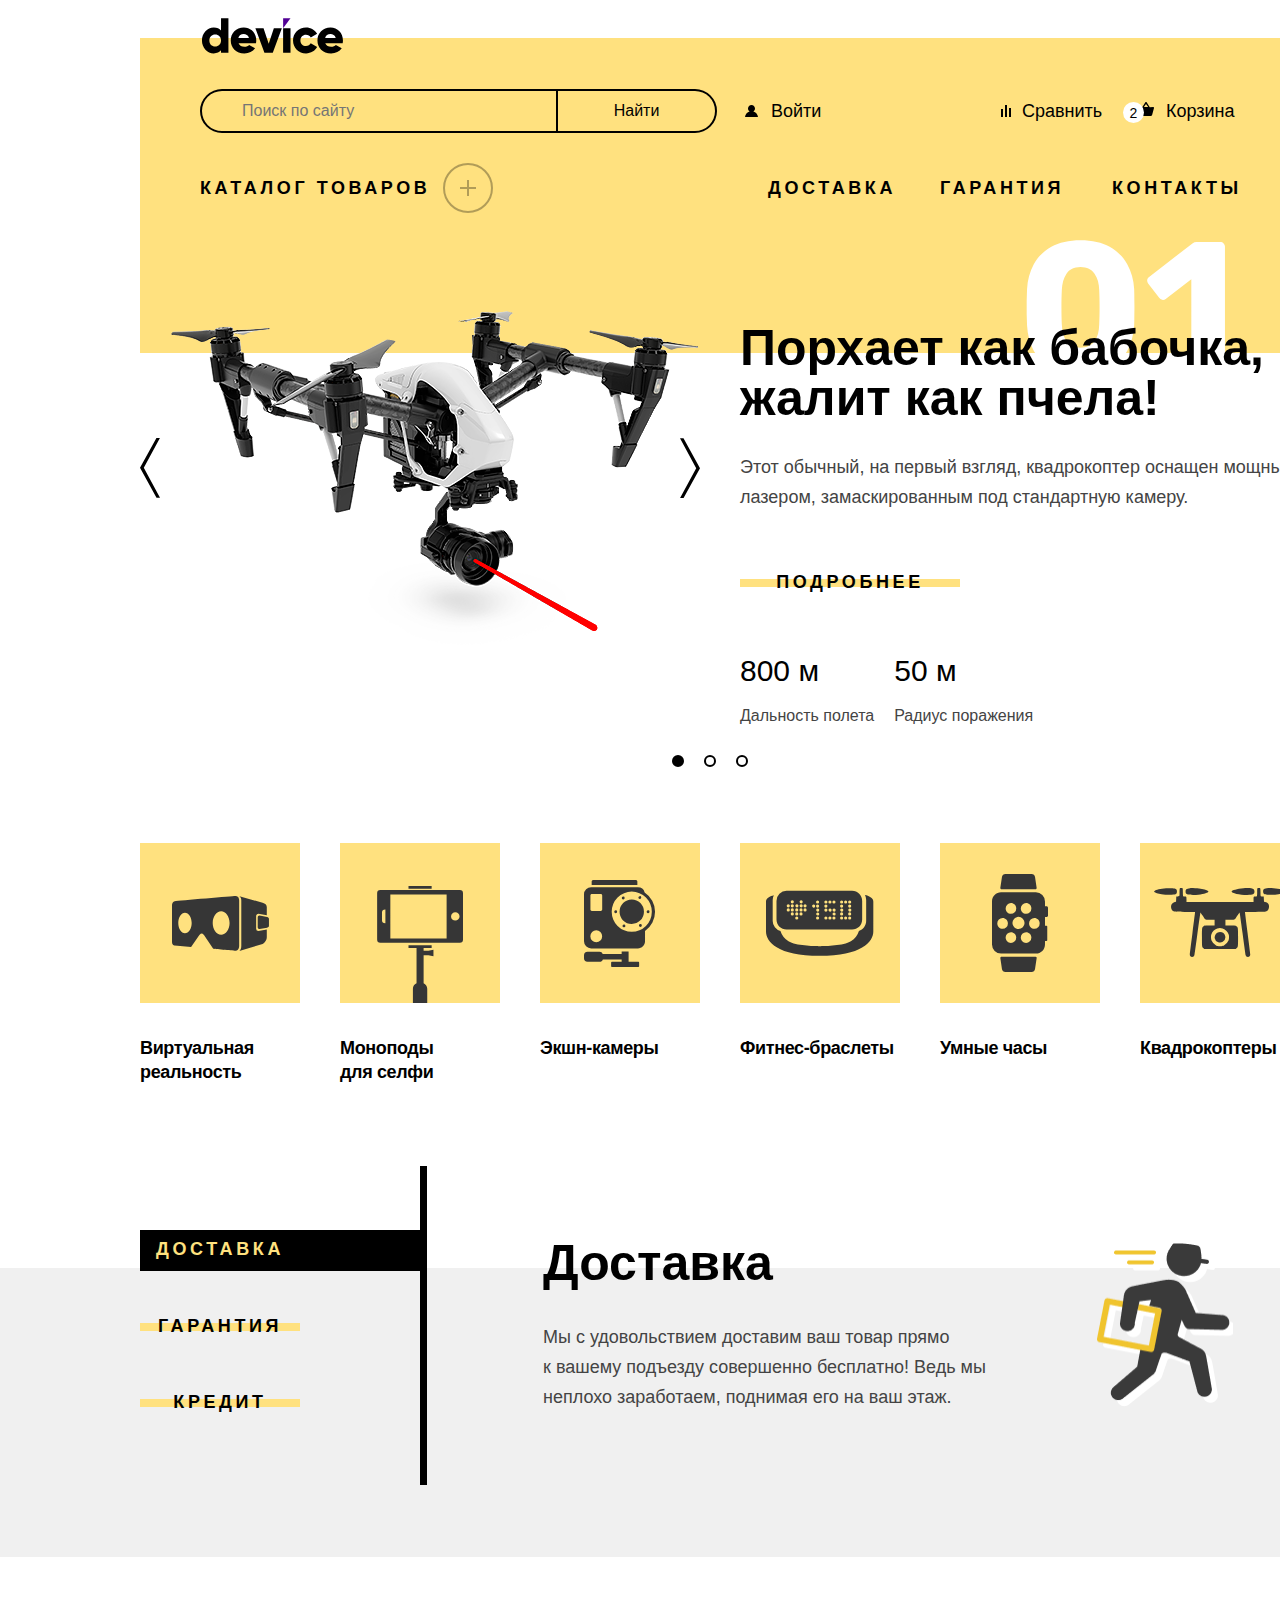
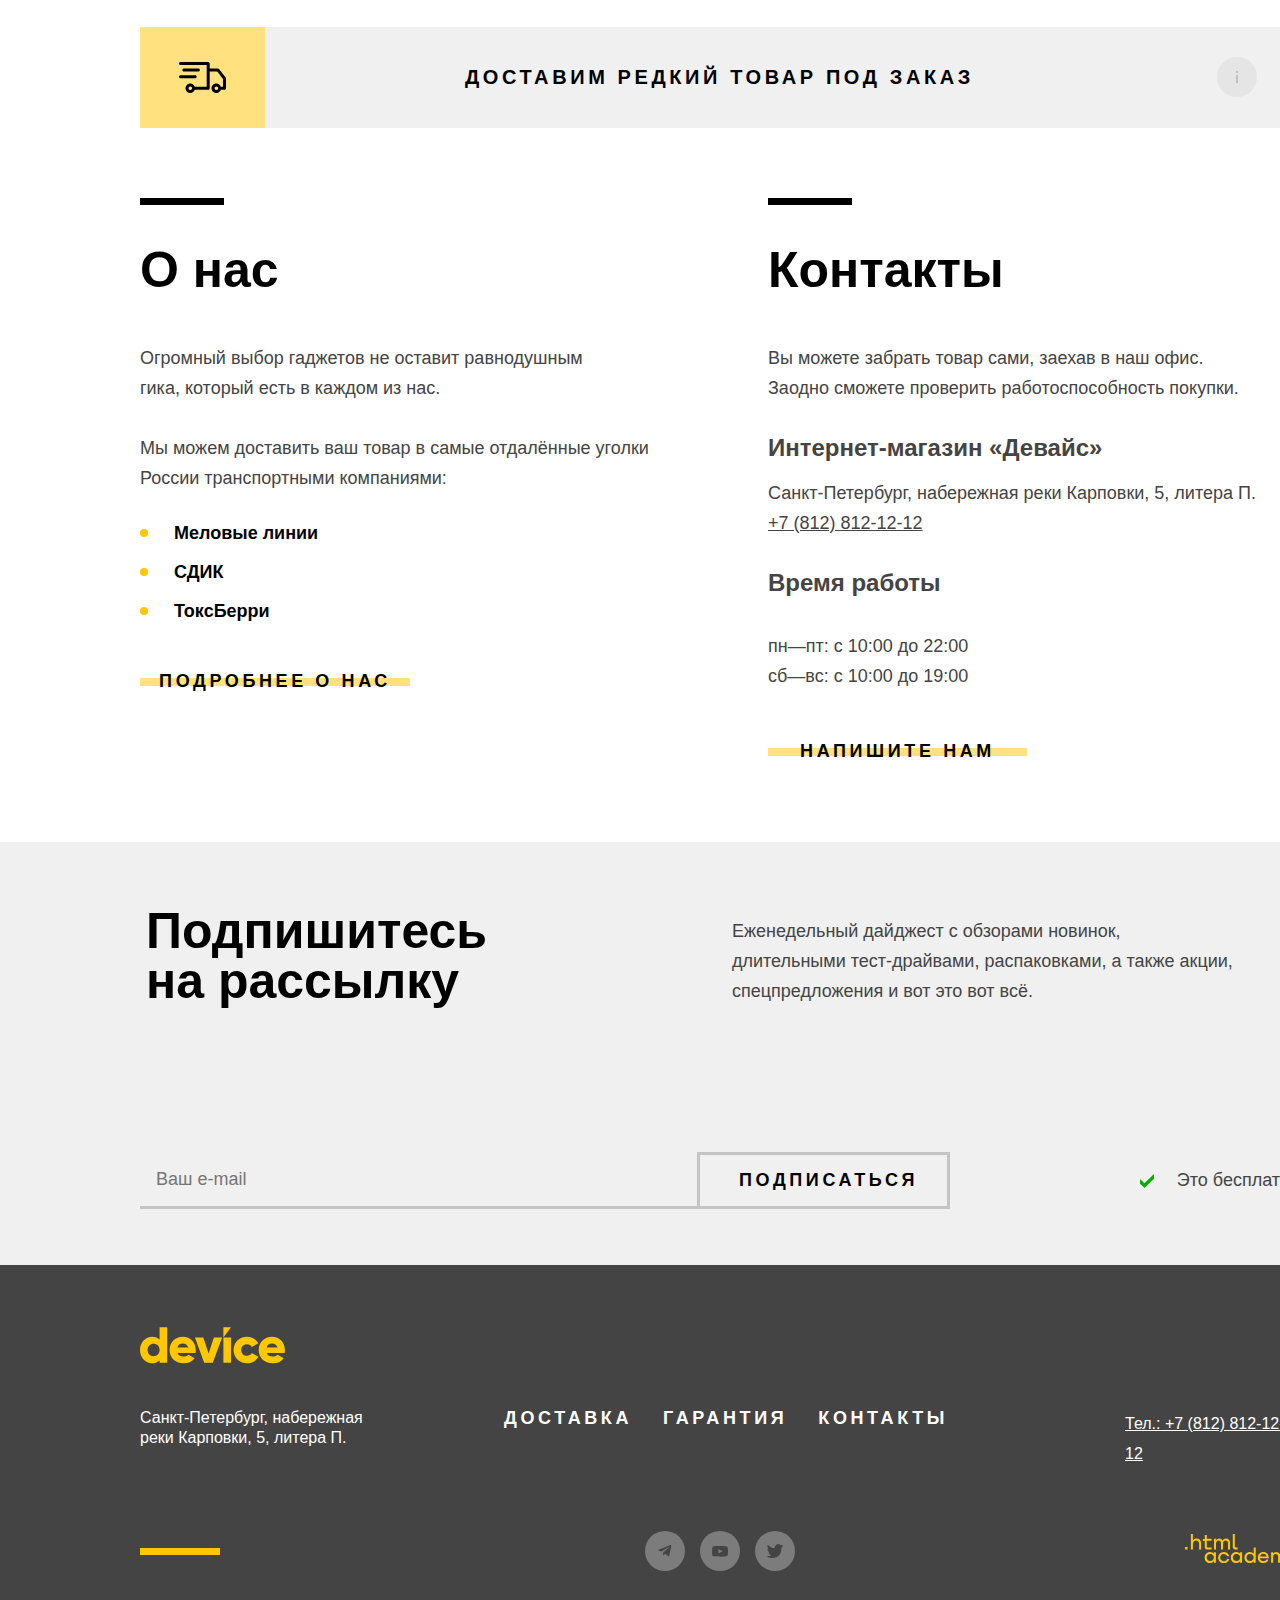
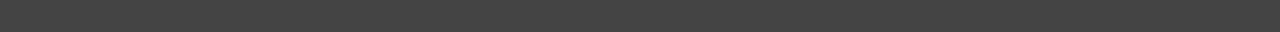
==== commit 3a03123d: "Update index.html" ====
--- a/index.html
+++ b/index.html
@@ -4,7 +4,6 @@
   <head>
     <meta charset="utf-8">
     <title>HTML Academy: Девайс</title>
-    <link rel="stylesheet" href="styles/styles_fonts.css">
     <link rel="stylesheet" href="styles/styles.css">
     <link rel="icon" type="image/png" sizes="32x32" href="images/icon/favicon.png">
   </head>
@@ -165,7 +164,7 @@
                   <span class="visually-hidden">Следующее фото</span>
                 </button>
               </div>
-              <div class=" foto-quadrocopter">
+              <div class="foto-quadrocopter">
                 <img class="slider-foto" src="images/slider/slider_quadrocopter.png" width="560" height="560"
                   alt="Фотографии товаров магазина Девайс - Фотография квадрокоптера.">
               </div>
@@ -201,11 +200,11 @@
             </ul>
             <div class="list-container">
               <dl class="about-quadrocopter">
-                <dt class="slider-argument">800м</dt>
+                <dt class="slider-argument">800 м</dt>
                 <dd class="slider-comment">Дальность полета</dd>
               </dl>
               <dl class="about-quadrocopter">
-                <dt class="slider-argument">50м</dt>
+                <dt class="slider-argument">50 м</dt>
                 <dd class="slider-comment">Радиус поражения</dd>
               </dl>
             </div>
@@ -493,7 +492,7 @@
               <p class="contacts-address-text">
                 Санкт-Петербург, набережная реки Карповки, 5, литера П.
               </p>
-              <a class="contacts-phone" href="tel:+78128121212">Тел.: +7 (812) 812-12-12</a>
+              <a class="contacts-phone" href="tel:+78128121212">+7 (812) 812-12-12</a>
             </address>
             <h4 class="contacts-subtitle">Время работы</h4>
             <ul class="contacts-schedule">
@@ -508,8 +507,7 @@
         <section class="subscription">
           <div class="subscription-container">
             <h2 class="title subscription-title">
-              Подпишитесь<br>
-              на рассылку
+              Подпишитесь на рассылку
             </h2>
             <p class="subscription-description">
               Еженедельный дайджест с обзорами новинок,<br>
--- a/styles/styles.css
+++ b/styles/styles.css
@@ -30,6 +30,30 @@
   box-sizing: border-box;
 }
 
+.header-link {
+  display: block;
+  width: 145px;
+  height: 36px;
+  position: absolute;
+  content: "";
+  left: 60px;
+  margin-top: -20px;
+  z-index: 1;
+}
+
+.header-link:hover {
+  opacity: 60%;
+}
+
+.header-link:focus-visible {
+  outline: 2px solid #af4fff;
+  outline-offset: 2px;
+}
+
+.header-link:active {
+  opacity: 30%;
+}
+
 .navigation {
   position: relative;
   display: flex;
@@ -40,29 +64,6 @@
   margin: 0 auto;
   background-color: #ffe17f;
   box-sizing: border-box;
-}
-
-.header-link {
-  display: block;
-  width: 145px;
-  height: 36px;
-  position: absolute;
-  content: "";
-  left: 60px;
-  margin-top: -20px;
-  z-index: 1;
-}
-
-.header-link:hover {
-  opacity: 60%;
-}
-
-.header-link:focus-visible {
-  outline: 2px solid #af4fff;
-}
-
-.header-link:active {
-  opacity: 30%;
 }
 
 .navigation-wrapper {
@@ -113,6 +114,7 @@
 }
 
 .field {
+  display: inline-block;
   width: 357px;
   font-family: "Rubik", sans-serif;
   font-weight: 400;
@@ -121,22 +123,37 @@
   padding: 10px 20px 10px 40px;
   margin: 0;
   box-sizing: border-box;
-  background-color: transparent;
+  background-color: inherit;
   border: 2px solid #000000;
   border-radius: 50px 0 0 50px;
   border-right-width: 1px;
 }
 
 .field:focus-visible {
+  outline: 0;
+}
+
+.field:disabled {
+  opacity: 30%;
+}
+
+.navigation-label {
+  display: block;
+  position: relative;
+  width: fit-content;
+}
+
+.navigation-label:focus-within:before {
+  position: absolute;
+  content: "";
+  width: 100%;
+  height: 100%;
   outline: 2px solid #af4fff;
   outline-offset: 2px;
 }
 
-.search-button:disabled {
-  opacity: 30%;
-}
-
 .search-button {
+  position: relative;
   font-family: "Rubik", sans-serif;
   font-weight: 400;
   font-size: 16px;
@@ -156,13 +173,23 @@
 .search-button:hover {
   background-color: #000000;
   color: #ffffff;
-  outline: 2px solid #000000;
-  outline-offset: -2px;
+  border: none;
 }
 
 .search-button:focus-visible {
-  outline: 2px solid #af4fff;
-  outline-offset: 2px;
+  outline: 0;
+}
+
+.search-button:focus-visible:before {
+  position: absolute;
+  content: "";
+  width: 100%;
+  height: 100%;
+  left: 0;
+  top: 0;
+  border: none;
+  outline: 2px solid #af4fff;
+  outline-offset: 4px;
 }
 
 .search-button:active {
@@ -205,6 +232,8 @@
 
 .navigation-open-button {
   position: absolute;
+  content: "";
+  display: block;
   padding: 0;
   top: -15px;
   left: 243px;
@@ -242,6 +271,28 @@
   display: none;
 }
 
+/*.navigation-close-button {
+  display: block;
+}*/
+
+.about-catalog:hover {
+  opacity: 60%;
+}
+
+.about-catalog:hover .catalog-open{
+  z-index: 1;
+}
+
+.about-catalog:focus-within {
+  outline: 2px solid #af4fff;
+  outline-offset: 17px;
+  z-index: 1;
+}
+
+.about-catalog:active {
+  opacity: 30%;
+}
+
 .about-about {
   width: 125px;
   margin-right: 47px;
@@ -318,6 +369,7 @@
 
 .navigation-link:focus-visible {
   outline: 2px solid #af4fff;
+  outline-offset: 2px;
 }
 
 .navigation-link:active {
@@ -374,6 +426,10 @@
   letter-spacing: 0.2em;
 }
 
+.link-first:focus-visible {
+  outline: 0;
+}
+
 .link-card {
   font-size: 16px;
   line-height: 18px;
@@ -398,6 +454,7 @@
 
 .link-card:focus-visible {
   outline: 2px solid #af4fff;
+  outline-offset: 2px;
 }
 
 .link-card:active {
@@ -504,6 +561,7 @@
 }
 
 .slider-pagination-button {
+  position: relative;
   width: 12px;
   height: 12px;
   margin: 0;
@@ -519,8 +577,19 @@
 }
 
 .slider-pagination-button:focus-visible {
-  outline: 2px solid #af4fff;
-  outline-offset: 2px;
+  outline: 0;
+}
+
+.slider-pagination-button:focus-visible:before {
+  position: absolute;
+  content: "";
+  width: 100%;
+  height: 100%;
+  left: 0;
+  top: 0;
+  border: none;
+  outline: 2px solid #af4fff;
+  outline-offset: 4px;
 }
 
 .slider-pagination-button:active {
@@ -542,17 +611,23 @@
   transform: translateY(-100%);
 }
 
+.slider-about {
+  width: 560px;
+  min-height: 401px;
+  padding: 110px 15px 38px 0;
+  box-sizing: border-box;
+}
+
 .slider-item {
+  display: flex;
+  flex-direction: column;
+  gap: 29px;
   width: 560px;
   text-align: left;
   list-style-type: none;
-  margin: 0 0 50px 0;
-  padding: 0;
-  box-sizing: border-box;
-}
-
-.slider-about {
-  padding: 110px 15px 38px 0;
+  margin-block: 0;
+  margin-bottom: 29px;
+  padding-inline: 0;
   box-sizing: border-box;
 }
 
@@ -575,14 +650,6 @@
   background-repeat: no-repeat;
   background-size: 250px 135px;
   background-position: top 27px right 49px;
-}
-
-.about-quadrocopter,
-.about-bracelet,
-.about-monopod {
-  margin: 0;
-  box-sizing: border-box;
-  height: min-content;
 }
 
 .title {
@@ -597,20 +664,29 @@
 }
 
 .slider-title {
-  margin-bottom: 29px;
+  width: 545px;
+  min-height: 100px;
 }
 
 .slider-description {
+  width: 560px;
+  min-height: 60px;
   margin-block: 0;
-  margin-bottom: 50px;
-  padding: 0;
+  padding: 0;
+}
+
+.quadrocopter-button {
+  display: block;
+  width: 560px;
+  padding: 21px 0;
 }
 
 .button-slider-about {
+  display: flex;
   width: 220px;
   padding: 10px 5px;
-  text-align: center;
-  box-sizing: border-box;
+  box-sizing: border-box;
+  align-self: center;
 }
 
 .button-slider-text {
@@ -640,8 +716,9 @@
   background-color: #ffe17f;
 }
 
-.button-slider-about:focus-visible{
-  outline: 2px solid #af4fff;
+.button-slider-about:focus-visible {
+  outline: 2px solid #af4fff;
+  outline-offset: 2px;
 }
 
 .button-slider-about:active{
@@ -654,6 +731,10 @@
 
 .button-slider-about:disabled {
   opacity: 30%;
+}
+
+.about-quadrocopter {
+  margin-block: 0;
 }
 
 .list-container {
@@ -665,11 +746,13 @@
   font-size: 30px;
   line-height: 36px;
   color: #000000;
+  margin-bottom: 12px;
 }
 
 .slider-comment {
   font-size: 16px;
   margin: 0;
+  padding-inline: 0;
 }
 
 .catalog-main {
@@ -838,6 +921,15 @@
 
 .advantages-button:focus-visible{
   outline: 2px solid #af4fff;
+  outline-offset: 2px;
+}
+
+.advantages-button:active {
+  background-color: #ffcc33;
+}
+
+.advantages-button:active .advantages-button-text::after {
+  opacity: 0;
 }
 
 .advantages-button:disabled {
@@ -929,7 +1021,6 @@
 .advantages-warranty {
   display: none;
 }
-
 
 .about-shipping {
   background-color: #f0f0f0;
@@ -1085,6 +1176,19 @@
   color: #000000;
 }
 
+.company-name-link:hover {
+  opacity: 60%;
+}
+
+.company-name-link:focus-visible{
+  outline: 2px solid #af4fff;
+  outline-offset: 2px;
+}
+
+.company-name-link:active{
+  opacity: 30%;
+}
+
 .about-company {
   position: relative;
   padding-left: 34px;
@@ -1134,6 +1238,7 @@
 
 .button-about:focus-visible{
   outline: 2px solid #af4fff;
+  outline-offset: 2px;
 }
 
 .button-about:active{
@@ -1181,6 +1286,7 @@
 
 .button-feedback:focus-visible{
   outline: 2px solid #af4fff;
+  outline-offset: 2px;
 }
 
 .button-feedback:active{
@@ -1218,6 +1324,11 @@
 
 .contacts-phone {
   color: inherit;
+}
+
+.contacts-phone:focus-visible {
+  outline: 2px solid #af4fff;
+  outline-offset: 2px;
 }
 
 .contacts-schedule {
@@ -1338,6 +1449,9 @@
 }
 
 .footer-site-logo {
+  display: block;
+  width: 145px;
+  height: min-content;
   color: #ffc700;
 }
 
@@ -1347,6 +1461,7 @@
 
 .footer-site-logo:focus-visible {
   outline: 2px solid #af4fff;
+  outline-offset: 2px;
 }
 
 .footer-site-logo:active {
@@ -1382,6 +1497,7 @@
 
 .social-container {
   display: flex;
+  align-items: center;
   width: 1160px;
   margin: 28px 0 0 0;
 }
@@ -1504,9 +1620,20 @@
   background-color: #ffc700;
 }
 
-.footer-social-link:focus-visible {
-  outline: 2px solid #af4fff;
-  outline-offset: 2px;
+.footer-social-link:focus-visible{
+  outline: none;
+}
+
+.footer-social-link:focus-visible:before {
+  position: absolute;
+  content: "";
+  width: 100%;
+  height: 100%;
+  left: 0;
+  top: 0;
+  border: none;
+  outline: 2px solid #af4fff;
+  outline-offset: 4px;
 }
 
 .footer-social-link:active {
@@ -1525,8 +1652,18 @@
   color: #444444;
 }
 
+.footer-copyright {
+  min-height: 40px;
+}
+
 .footer-copyright-site {
+  position: relative;
+  display: block;
+  width: 115px;
+  min-height: 34px;
+  margin: auto 0;
   color:#ffc700;
+  text-decoration: none;
 }
 
 .footer-copyright-site:hover {
@@ -1541,6 +1678,17 @@
 .footer-copyright-site:active {
   color: #ffffff;
   opacity: 30%;
+}
+
+.footer-copyright-logo {
+  position: absolute;
+  content: "";
+  width: 115px;
+  height: 34px;
+  top: 3px;
+  bottom: 3px;
+  left: 0;
+  right: 0;
 }
 
 /*Поповер*/
@@ -1601,12 +1749,25 @@
 
 .popover-cart-link {
   display: flex;
-  width: 183px;
+  width: min-content;
   gap: 23px;
   text-decoration: none;
   color: inherit;
 }
 
+.popover-cart-link:hover {
+  opacity: 60%;
+}
+
+.popover-cart-link:focus-visible {
+  outline: 2px solid #af4fff;
+  outline-offset: 2px;
+}
+
+.popover-cart-link:active {
+  opacity: 30%;
+}
+
 .popover-title {
   margin: 0;
   padding: 0;
@@ -1616,8 +1777,9 @@
 }
 
 .popover-close-button {
-  width: 10px;
-  height: 10px;
+  position: relative;
+  width: 11px;
+  height: 11px;
   margin-left: auto;
   padding: 0;
   box-sizing: border-box;
@@ -1625,6 +1787,19 @@
   border: none;
   cursor: pointer;
   color: #ffffff;
+}
+
+.popover-close-button:hover {
+  opacity: 60%;
+}
+
+.popover-close-button:focus-visible {
+  outline: 2px solid #af4fff;
+  outline-offset: 2px;
+}
+
+.popover-close-button:active {
+  opacity: 30%;
 }
 
 .cart-item-data {
@@ -1659,6 +1834,24 @@
   color: #000000;
   text-transform: uppercase;
   cursor: pointer;
+}
+
+.button-popover:hover {
+  background-color: #ffe17f;
+}
+
+.button-popover:focus-visible {
+  outline: 2px solid #af4fff;
+  outline-offset: 2px;
+}
+
+.button-popover:active {
+  background-color: #ffe17f;
+  color: rgba(0, 0, 0, 0.3);
+}
+
+.button-popover:disabled {
+  opacity: 30%;
 }
 
 /*Модальное окно*/
@@ -1716,6 +1909,19 @@
   cursor: pointer;
 }
 
+.modal-close-button:hover {
+  opacity: 60%;
+}
+
+.modal-close-button:focus-visible{
+  outline: 2px solid #af4fff;
+  outline-offset: 4px;
+}
+
+.modal-close-button:active {
+  opacity: 30%;
+}
+
 .modal-title {
   margin-block: 0;
   margin-bottom: 42px;
@@ -1773,7 +1979,7 @@
   font-size: 14px;
 }
 
-.comment-error {
+.modal-error {
   color: #ff3d3d;
 }
 
@@ -1791,6 +1997,24 @@
   margin-block: 0;
 }
 
+.search-form-field:hover {
+  background-color: #dcdcdc;
+}
+
+.search-form-field:focus-visible{
+  outline: 2px solid #af4fff;
+  outline-offset: 4px;
+}
+
+.search-form-field:active {
+  background-color: #ebebeb;
+}
+
+.search-form-field:disabled {
+  background-color: #f0f0f0;
+  opacity: 30%;
+}
+
 .field-error {
   border: 2px solid #ff3d3d;
 }
@@ -1815,6 +2039,24 @@
   box-sizing: border-box;
   border: none;
   cursor: pointer;
+}
+
+.field-button:hover {
+  opacity: 60%;
+}
+
+.field-button:focus-visible{
+  background-color: #f0f0f0;
+  outline: 2px solid #af4fff;
+}
+
+.field-button:active {
+  opacity: 30%;
+}
+
+.field-button-form-field:disabled {
+  background-color: #f0f0f0;
+  opacity: 30%;
 }
 
 .icon-minus {
@@ -1851,6 +2093,24 @@
   font-size: 16px;
   line-height: 20px;
   background-color: #f0f0f0;
+}
+
+.field-number:hover {
+  background-color: #dcdcdc;
+}
+
+.field-number:focus-visible{
+  outline: 2px solid #af4fff;
+  z-index: 1;
+}
+
+.field-number:active {
+  background-color: #ebebeb;
+}
+
+.field-number:disabled {
+  background-color: #f0f0f0;
+  opacity: 30%;
 }
 
 .field-number::-webkit-outer-spin-button,
@@ -1889,6 +2149,24 @@
   margin: auto;
   background-color: #ffe17f;
   z-index: -1;
+}
+
+.search-form-button:hover {
+  background-color: #ffe17f;
+}
+
+.search-form-button:focus-visible{
+  outline: 0;
+}
+
+.search-form-button:focus-visible {
+  outline: 2px solid #af4fff;
+  outline-offset: 2px;
+}
+
+.search-form-button:active {
+  color: #ffc700;
+  opacity: 30%;
 }
 
 /*Тултип*/
@@ -2135,12 +2413,22 @@
   opacity: 50%;
 }
 
-.range-toggle:focus-visible{
-  outline: 2px solid #af4fff;
-  outline-offset: 2px;
-}
-
-.range-toggle:active{
+.range-toggle:focus-visible {
+  outline: none;
+}
+
+.range-toggle:focus-visible:before {
+  position: absolute;
+  content: "";
+  width: 100%;
+  height: 100%;
+  top: 0;
+  left: 0;
+  outline: 2px solid #af4fff;
+  outline-offset: 4px;
+}
+
+.range-toggle:active {
   background-color: #000000;
   opacity: 1;
 }
@@ -2168,6 +2456,11 @@
   font-size: 14px;
   line-height: 20px;
   opacity: 30%;
+}
+
+.catalog-filter-label:focus-visible {
+  outline: 2px solid #af4fff;
+  outline-offset: 2px;
 }
 
 .input-min {
@@ -2190,6 +2483,13 @@
   appearance: textfield;
 }
 
+.input-min:focus-visible,
+.input-max:focus-visible {
+  outline: 0;
+  color: inherit;
+  background-color: inherit;
+}
+
 .range-input::-webkit-outer-spin-button,
 .range-input::-webkit-inner-spin-button {
   appearance: none;
@@ -2237,8 +2537,18 @@
 }
 
 .control-mark:focus-visible {
-  outline: 2px solid #af4fff;
-  outline-offset: 2px;
+  outline: 0;
+}
+
+.control-mark:focus-visible:before {
+  position: absolute;
+  content: "";
+  width: 100%;
+  height: 100%;
+  top: 0;
+  left: 0;
+  outline: 2px solid #af4fff;
+  outline-offset: 4px;
 }
 
 .control-input:disabled + .control-mark {
@@ -2250,9 +2560,25 @@
   content: "";
   width: 10px;
   height: 10px;
-  top: 3px;
-  left: 3px;
+  top: 0;
+  bottom: 0;
+  left: 0;
+  right: 0;
+  margin: auto;
   background-image: url(../images/icon/icon_control_arrow.svg);
+  background-repeat: no-repeat;
+  background-position: center;
+}
+
+.control-input[type="checkbox"]:checked + .control-mark:focus-visible:before {
+  position: absolute;
+  content: "";
+  width: 100%;
+  height: 100%;
+  top: 0;
+  left: 0;
+  outline: 2px solid #af4fff;
+  outline-offset: 4px;
 }
 
 .control-input[type="radio"] + .control-mark {
@@ -2261,13 +2587,28 @@
 
 .control-input[type="radio"]:checked + .control-mark::before {
   position: absolute;
-  top: 4px;
-  left: 4px;
+  content: "";
   width: 8px;
   height: 8px;
-  background-color: #000000;
-  border-radius: 50%;
-  content: "";
+  top: 0;
+  bottom: 0;
+  left: 0;
+  right: 0;
+  margin: auto;
+  background-image: url("../images/icon/icon_control_ellipse.svg");
+  background-repeat: no-repeat;
+  background-position: center;
+}
+
+.control-input[type="radio"]:checked + .control-mark:focus-visible:before {
+  position: absolute;
+  content: "";
+  width: 100%;
+  height: 100%;
+  top: 0;
+  left: 0;
+  outline: 2px solid #af4fff;
+  outline-offset: 4px;
 }
 
 .control-label {
@@ -2309,11 +2650,11 @@
   background-color: #ffe17f;
 }
 
-.show-button:focus-visible{
-  outline: 2px solid #af4fff;
-}
-
-.show-button:active{
+.show-button:focus-visible {
+  outline: 2px solid #af4fff;
+}
+
+.show-button:active {
   background-color: #ffcc33;
 }
 
@@ -2402,7 +2743,6 @@
   background-image: url(../images/icon/icon_sorting.svg);
   background-repeat: no-repeat;
   background-position: center;
-  opacity: 20%;
 }
 
 .button-down {
@@ -2443,6 +2783,10 @@
   margin-block: 0;
   padding-inline: 0;
   list-style-type: none;
+}
+
+.product-card {
+  position: relative;
 }
 
 .product-card-link {
@@ -2459,12 +2803,49 @@
   margin-block: 0;
 }
 
-
+.button-product-card {
+  position: absolute;
+  content: "";
+  top: 170px;
+  left: 70px;
+  width: 220px;
+  padding: 10px 5px;
+  text-align: center;
+  box-sizing: border-box;
+  display: none;
+}
+
+.button-product-text {
+  display: inline-block;
+  width: 210px;
+  position: relative;
+  margin-block: 0;
+  z-index: 0;
+  box-sizing: border-box;
+}
+
+.button-product-text::after {
+  position: absolute;
+  content: "";
+  width: 220px;
+  height: 8px;
+  top: 0;
+  bottom: 0;
+  left: -5px;
+  right: -5px;
+  margin: auto;
+  background-color: #ffe17f;
+  z-index: -1;
+}
 
 .product-card-link:hover {
   opacity: 60%;
 }
 
+.product-card-link:hover + .button-product-card {
+  display: block;
+}
+
 .product-card-link:focus-visible {
   outline: 2px solid #af4fff;
   outline-offset: 2px;
@@ -2472,6 +2853,14 @@
 
 .product-card-link:active{
   opacity: 30%;
+}
+
+.product-card-link:active + .button-product-card {
+  display: block;
+}
+
+.button-product-card:active .button-product-text:after {
+  background-color: #ffc700;
 }
 
 .product-card-container {
@@ -2496,6 +2885,37 @@
   margin-block: 0;
 }
 
+.product-new {
+  position: absolute;
+  content: "";
+  width: 60px;
+  height: 60px;
+  border: 2px solid #000000;
+  border-radius: 50%;
+  top: 27px;
+  right: 27px;
+  box-sizing: border-box;
+  background-color: inherit;
+  opacity: 60%;
+  display: none;
+}
+
+/*.product-new {
+  display: block;
+}*/
+
+.icon-new {
+  position: absolute;
+  content: "";
+  width: 39px;
+  height: 10px;
+  top: 0;
+  bottom: 0;
+  left: 0;
+  right: 0;
+  margin: auto;
+}
+
 .button-product {
   font-size: 16px;
   line-height: 19px;
@@ -2535,60 +2955,90 @@
   box-sizing: border-box;
 }
 
+.item-back {
+  width: 128px;
+  margin-right: auto;
+}
+
+.item-forward {
+  width: 141px;
+  margin-left: auto;
+}
+
+.item-number {
+  padding: 15px 0;
+  box-sizing: border-box;
+}
+
+.pagination-link {
+  display: block;
+  text-decoration: none;
+  text-align: center;
+  cursor: pointer;
+  box-sizing: border-box;
+}
+
+/*.link-active {
+  opacity: 30%;
+}
+
+.number-active {
+  color: rgba(68, 68, 68, 0.6);
+}*/
+
+.pagination-number {
+  width: 40px;
+  height: 40px;
+  color: rgba(68, 68, 68, 0.3);
+  background-color: inherit;
+  font-size: 16px;
+  line-height: 20px;
+  padding: 10px 15px;
+}
+
+.pagination-number:hover {
+  color: #444444;
+}
+
+.pagination-number:focus-visible {
+  outline: 2px solid #af4fff;
+  outline-offset: 2px;
+}
+
+.pagination-number:active {
+  opacity: 10%;
+}
+
 .pagination-button {
   font-family: "Raleway", sans-serif;
   font-weight: 800;
+  font-size: 18px;
+  line-height: 21px;
+  letter-spacing: 0.2em;
+  text-transform: uppercase;
+  background-color: #ebebeb;
+  color: #000000;
+  width: 128px;
+  min-height: 71px;
   padding: 25px;
-  background-color: #ebebeb;
+}
+
+.button-forward {
+  width: 141px;
 }
 
 .pagination-button:hover {
   background-color: #dcdcdc;
-  border: none;
+  border: 0;
 }
 
 .pagination-button:focus-visible {
-  border: none;
-  outline: 2px solid #af4fff;
+  outline: 2px solid #af4fff;
+  outline-offset: 2px;
 }
 
 .pagination-button:active {
   opacity: 30%;
-}
-
-.pagination-button:disabled {
-  opacity: 30%;
-}
-
-.button-back,
-.pagination-link {
-  opacity: 30%;
-}
-
-.pagination-one {
-  opacity: 60%;
-}
-
-.item-back {
-  margin-right: auto;
-}
-
-.item-forward {
-  margin-left: auto;
-}
-
-.pagination-link {
-  width: 40px;
-  height: 40px;
-  text-decoration: none;
-  color: #444444;
-  background-color: inherit;
-  display: block;
-  font-size: 16px;
-  line-height: 20px;
-  text-align: center;
-  padding: 10px 15px;
-  box-sizing: border-box;
 }
 
 .visually-hidden {
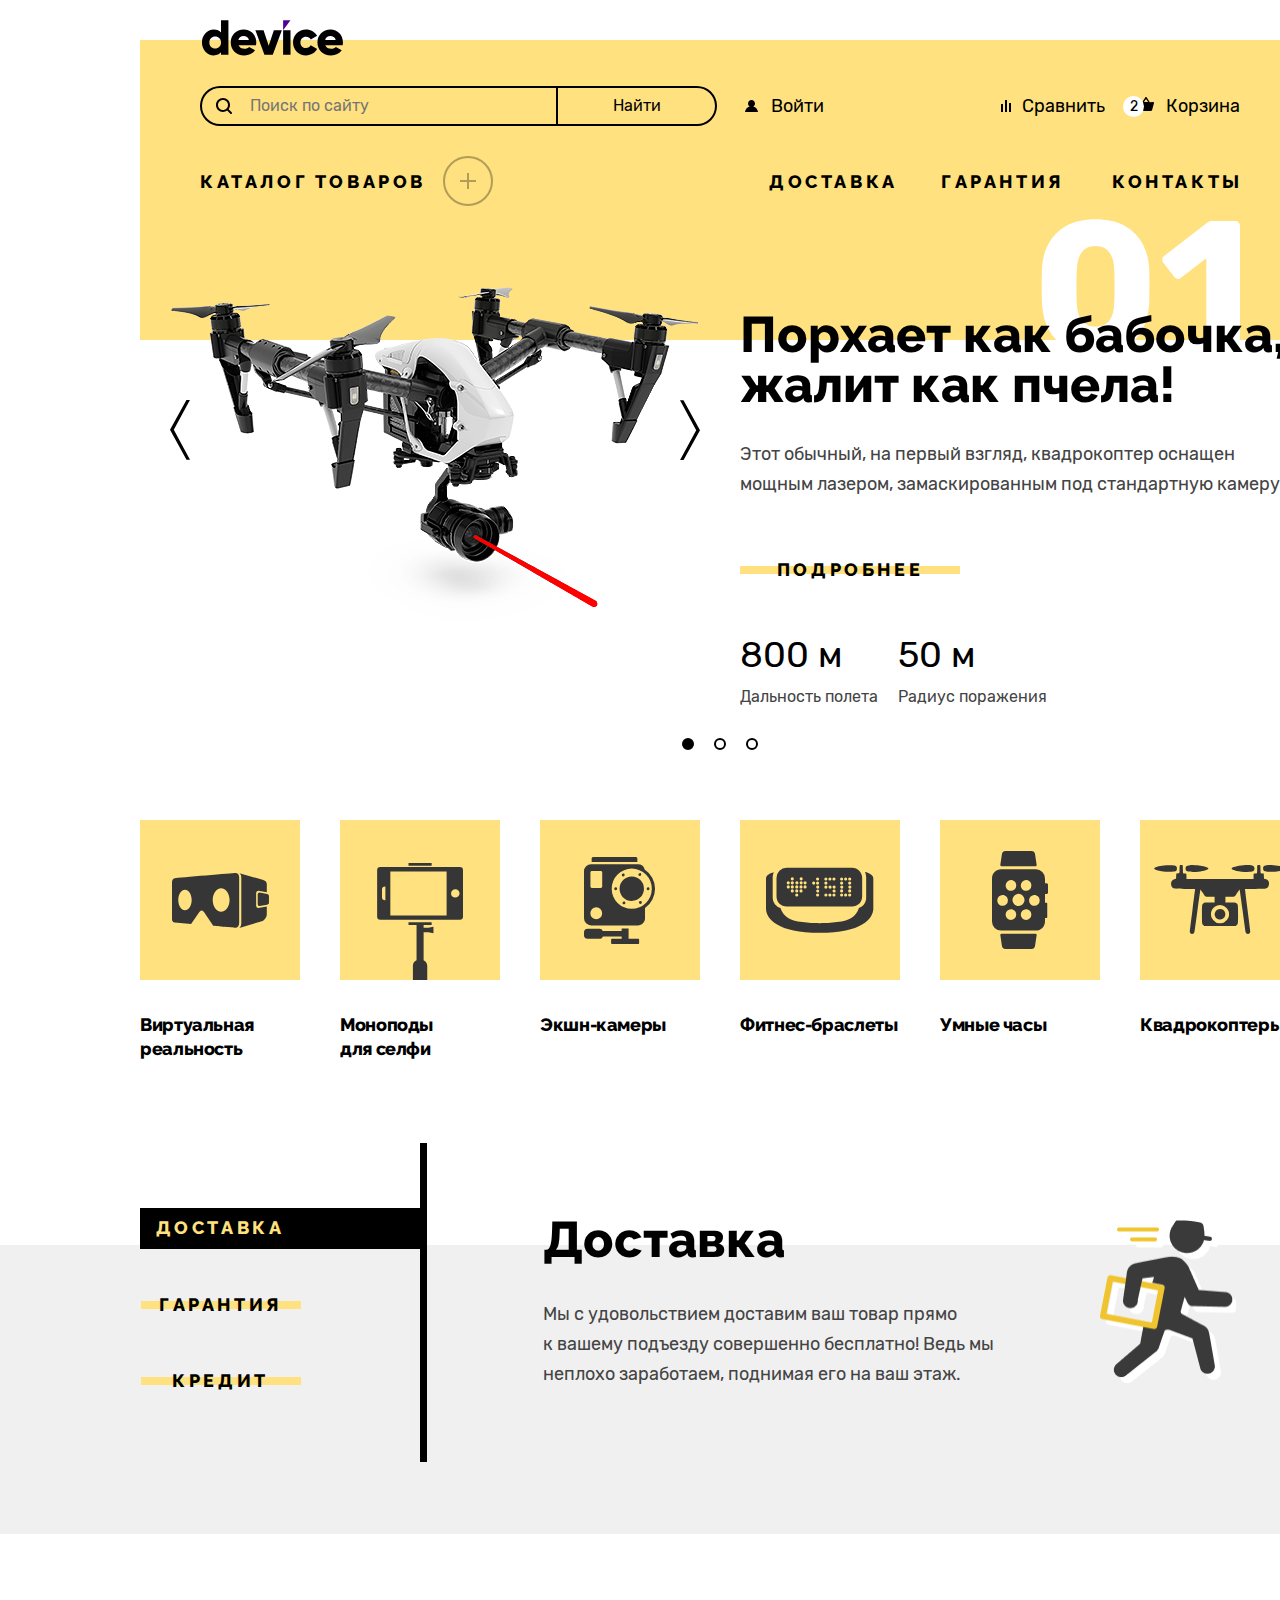
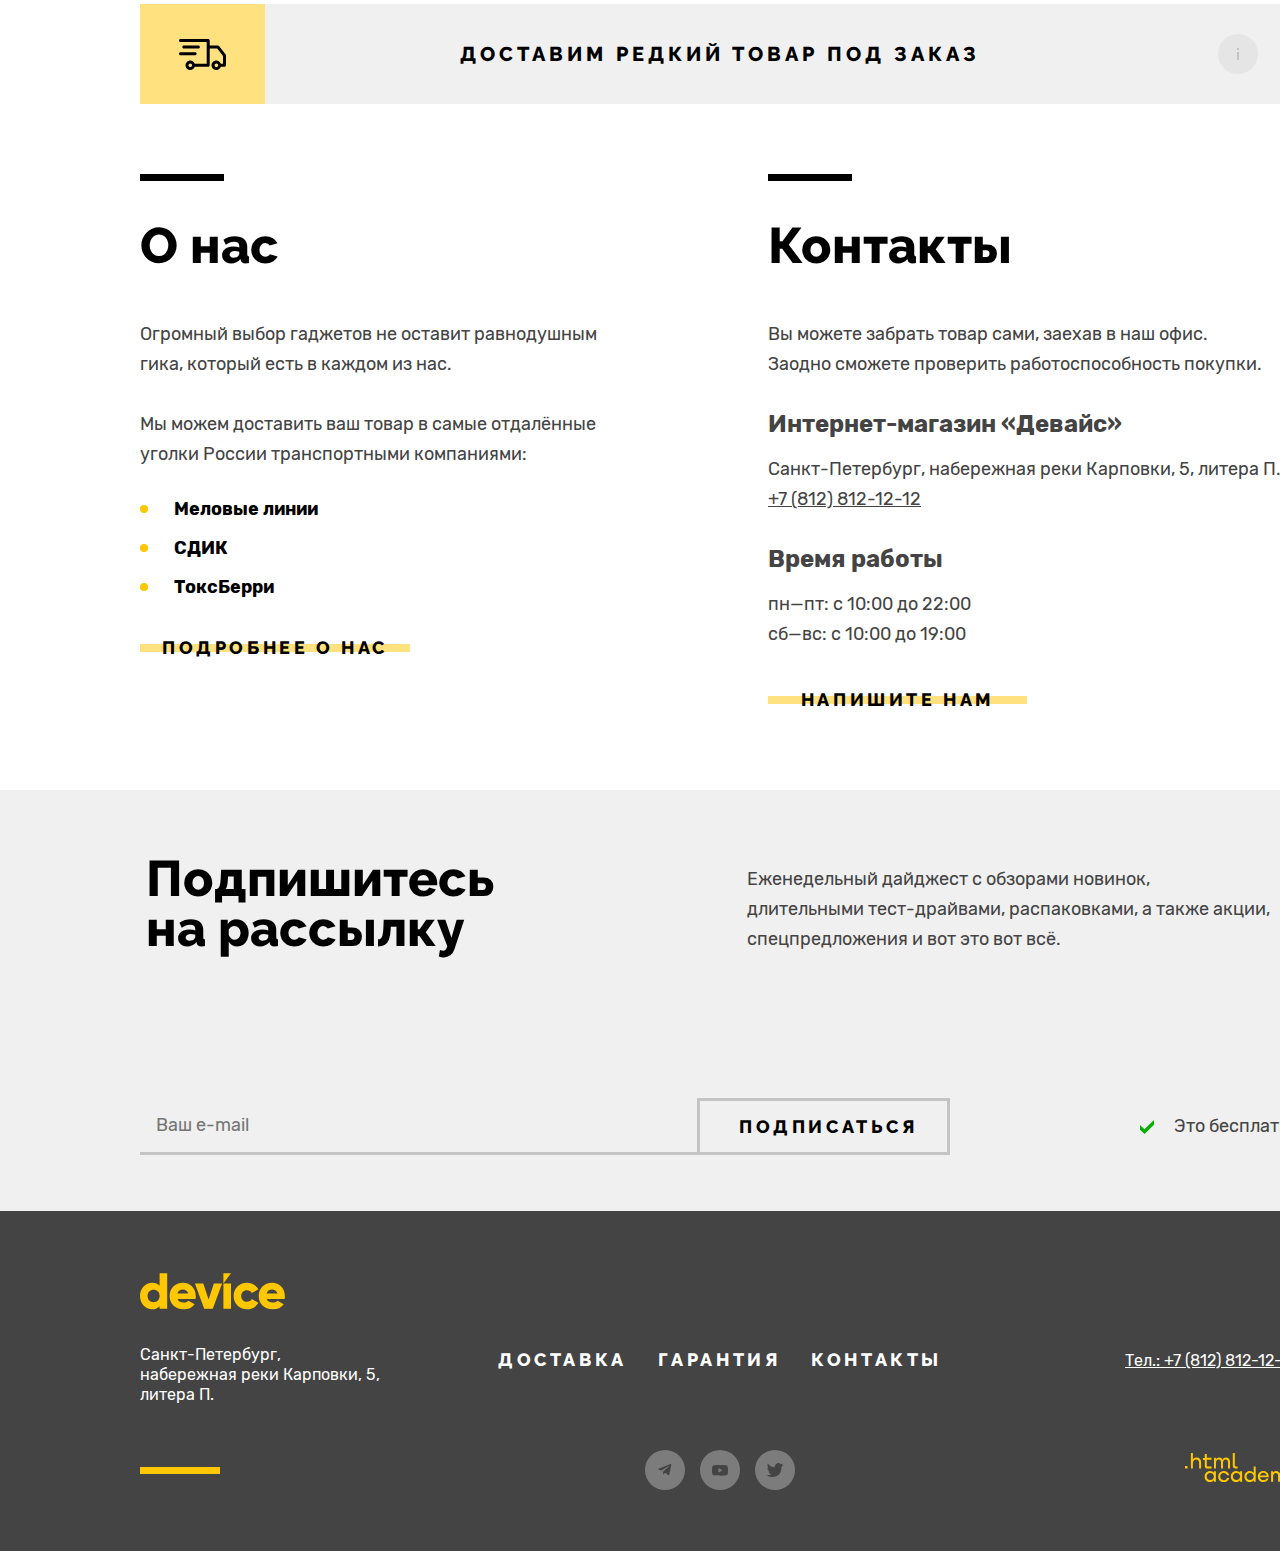
==== commit 1f0b8e8a: "Merge pull request #5 from kate9809/master" ====
--- a/index.html
+++ b/index.html
@@ -12,7 +12,7 @@
     <header class="page-header">
       <a class="header-link" href="#">
         <img class="header-link-logo" src="images/icon/icon_device.svg" width="145" height="36"
-          alt="Магазин техники Девайс">
+          alt="Логотип магазина техники Девайс.">
       </a>
       <nav class="navigation">
         <div class="navigation-wrapper">
@@ -63,7 +63,7 @@
                     <li class="cart-item">
                       <a class="popover-cart-link" href="#">
                         <img class=" image-popover" src="images/catalog/foto_product_1.jpg" width="39" height="43"
-                          alt="Селфи-палка для любительской съёмки">
+                          alt="Селфи-палка для любительской съёмки.">
                         <h3 class="popover-title">Любительская селфи-палка</h3>
                       </a>
                       <button class="popover-close-button" type="button">
@@ -77,7 +77,7 @@
                     <li class="cart-item">
                       <a class="popover-cart-link" href="#">
                         <img class="image-popover" src="images/catalog/foto_product_2.jpg" width="39" height="43"
-                          alt="Селфи-палка для любительской съёмки">
+                          alt="Селфи-палка для профессиональной съёмки.">
                         <h3 class="popover-title">Профессилнальная селфи-палка</h3>
                       </a>
                       <button class="popover-close-button" type="button">
@@ -383,17 +383,17 @@
           <div class="advantages-container">
             <ul class="advantages-check">
               <li class="advantages-name">
-                <button class="button advantages-button button-active">
+                <button class="button advantages-button button-active" type="button">
                   <span class="advantages-button-text">Доставка</span>
                 </button>
               </li>
               <li class="advantages-name">
-                <button class="button advantages-button">
+                <button class="button advantages-button" type="button">
                   <span class="advantages-button-text">Гарантия</span>
                 </button>
               </li>
               <li class="advantages-name">
-                <button class="button advantages-button">
+                <button class="button advantages-button" type="button">
                   <span class="advantages-button-text">Кредит</span>
                 </button>
               </li>
@@ -444,12 +444,14 @@
               </svg>
             </div>
             <p class="shipping-title">Доставим редкий товар под заказ</p>
-            <div class="button-shipping-information">
-              <svg class="information-icon" aria-hidden="true" focusable="false" width="2" height="12"
-                viewBox="0 0 2 12" fill="currentColor" xmlns="http://www.w3.org/2000/svg">
-                <path d="M2 0H0v2h2V0ZM2 4H0v8h2V4Z" />
-              </svg>
-              <span class="visually-hidden">Подробнее о доставке</span>
+            <div class="shipping-information">
+              <div class="button-shipping-information">
+                <svg class="information-icon" aria-hidden="true" focusable="false" width="2" height="12"
+                  viewBox="0 0 2 12" fill="currentColor" xmlns="http://www.w3.org/2000/svg">
+                  <path d="M2 0H0v2h2V0ZM2 4H0v8h2V4Z" />
+                </svg>
+                <span class="visually-hidden">Подробнее о доставке</span>
+              </div>
             </div>
           </a>
         </section>
@@ -459,7 +461,7 @@
             <h3 class="title about-title">О нас</h3>
             <ul class="about-delivery">
               <li class="about-information">
-                Огромный выбор гаджетов не оставит равнодушным<br> гика, который
+                Огромный выбор гаджетов не оставит равнодушным гика, который
                 есть в каждом из нас.
               </li>
               <li class="about-information">
@@ -542,7 +544,7 @@
           </a>
         </section>
         <div class="chapter-container">
-          <address class="footer-address-shop">Санкт-Петербург, набережная<br> реки Карповки, 5, литера П.</address>
+          <address class="footer-address-shop">Санкт-Петербург, набережная реки Карповки, 5, литера П.</address>
           <section class="footer-chapter footer-navigation">
             <h2 class="visually-hidden">Навигация по сайту магазина Девайс</h2>
             <ul class="navigation-list-footer">
--- a/styles/styles.css
+++ b/styles/styles.css
@@ -1,3 +1,51 @@
+@font-face {
+  font-family: "Rubik";
+  font-style: normal;
+  font-weight: 400;
+  src: url("../fonts/rubik/rubik-400.woff2") format("woff2");
+  font-display: swap;
+}
+
+@font-face {
+  font-family: "Rubik";
+  font-style: normal;
+  font-weight: 700;
+  src: url("../fonts/rubik/rubik-700.woff2") format("woff2");
+  font-display: swap;
+}
+
+@font-face {
+  font-family: "Rubik";
+  font-style: italic;
+  font-weight: 400;
+  src: url("../fonts/rubik/rubik-400.woff2") format("woff2");
+  font-display: swap;
+}
+
+@font-face {
+  font-family: "Rubik";
+  font-style: italic;
+  font-weight: 700;
+  src: url("../fonts/rubik/rubik-700.woff2") format("woff2");
+  font-display: swap;
+}
+
+@font-face {
+  font-family: "Raleway";
+  font-style: normal;
+  font-weight: 800;
+  src: url("../fonts/raleway/raleway-800.woff2") format("woff2");
+  font-display: swap;
+}
+
+@font-face {
+  font-family: "Raleway";
+  font-style: italic;
+  font-weight: 800;
+  src: url("../fonts/raleway/raleway-800.woff2") format("woff2");
+  font-display: swap;
+}
+
 html {
   height: 100%;
 }
@@ -6,6 +54,7 @@
   margin: 0;
   display: flex;
   flex-direction: column;
+  flex-wrap: wrap;
   min-height: 100%;
   min-width: 1440px;
   font-family: "Rubik", sans-serif;
@@ -24,7 +73,7 @@
 .page-header {
   position: relative;
   margin: 0 auto;
-  padding-top: 38px;
+  padding-top: 40px;
   color: #000000;
   background-color: #ffffff;
   box-sizing: border-box;
@@ -58,9 +107,10 @@
   position: relative;
   display: flex;
   flex-direction: column;
+  flex-wrap: wrap;
   gap: 45px;
   width: 1160px;
-  padding: 51px 60px 35px;
+  padding: 46px 60px 35px;
   margin: 0 auto;
   background-color: #ffe17f;
   box-sizing: border-box;
@@ -68,16 +118,23 @@
 
 .navigation-wrapper {
   display: flex;
+  flex-wrap: wrap;
   width: 1040px;
 }
 
 .navigation-list {
   display: flex;
-  margin: 0;
-  padding: 0;
+  flex-wrap: wrap;
+  margin-block: 0;
+  padding-inline: 0;
   list-style-type: none;
   align-items: center;
   box-sizing: border-box;
+}
+
+.navigation-delivery,
+.navigation-in {
+  width: 1040px;
 }
 
 .navigation-list:first-child {
@@ -120,13 +177,13 @@
   font-weight: 400;
   font-size: 16px;
   line-height: 20px;
-  padding: 10px 20px 10px 40px;
+  padding: 8px 20px 8px 48px;
   margin: 0;
-  box-sizing: border-box;
   background-color: inherit;
   border: 2px solid #000000;
   border-radius: 50px 0 0 50px;
   border-right-width: 1px;
+  box-sizing: border-box;
 }
 
 .field:focus-visible {
@@ -143,13 +200,24 @@
   width: fit-content;
 }
 
-.navigation-label:focus-within:before {
+.navigation-label:focus-within::before {
   position: absolute;
   content: "";
   width: 100%;
   height: 100%;
   outline: 2px solid #af4fff;
   outline-offset: 2px;
+}
+
+.navigation-label::after {
+  position: absolute;
+  content: "";
+  width: 16px;
+  height: 16px;
+  top: 12px;
+  left: 16px;
+  background-image: url("../images/icon/icon_search.svg");
+  background-repeat: no-repeat;
 }
 
 .search-button {
@@ -160,7 +228,7 @@
   line-height: 20px;
   width: 160px;
   margin: 0;
-  padding: 10px 54px;
+  padding: 8px 54px;
   box-sizing: border-box;
   background-color: transparent;
   border: 2px solid #000000;
@@ -180,7 +248,7 @@
   outline: 0;
 }
 
-.search-button:focus-visible:before {
+.search-button:focus-visible::before {
   position: absolute;
   content: "";
   width: 100%;
@@ -225,6 +293,7 @@
 .about-catalog {
   position: relative;
   display: flex;
+  flex-wrap: wrap;
   gap: 7px;
   width: 293px;
   margin-right: 276px;
@@ -271,15 +340,20 @@
   display: none;
 }
 
-/*.navigation-close-button {
+/* Класс добавляется к кнопке при открытии каталога в шапке страницы и удаляется при нажатии на кнопку, для закрытия этого каталога.
+.navigation-close-button {
   display: block;
 }*/
 
 .about-catalog:hover {
-  opacity: 60%;
-}
-
-.about-catalog:hover .catalog-open{
+  opacity: 1;
+}
+
+.about-catalog:hover .navigation-open-button {
+  opacity: 1;
+}
+
+.about-catalog:hover .catalog-open {
   z-index: 1;
 }
 
@@ -290,21 +364,27 @@
 }
 
 .about-catalog:active {
-  opacity: 30%;
+  opacity: 1;
+  z-index: 1;
+  outline: 2px solid #af4fff;
+  outline-offset: 17px;
 }
 
 .about-about {
   width: 125px;
   margin-right: 47px;
+  z-index: 1;
 }
 
 .about-warranty {
   width: 121px;
-  margin-right: 51px;
+  margin-right: 50px;
+  z-index: 1;
 }
 
 .about-contacts {
   width: 128px;
+  z-index: 1;
 }
 
 .about-active {
@@ -353,7 +433,7 @@
 }
 
 .navigation-card {
-  margin-bottom: 22px
+  margin-bottom: 22px;
 }
 
 .navigation-link {
@@ -403,12 +483,11 @@
   position: absolute;
   content: "";
   font-size: 14px;
-  line-height: 20px;
-  font-weight: 400;
+  line-height: 17px;
   width: 21px;
   height: 21px;
-  padding: 1px 4px;
-  top: 6px;
+  padding: 2px 4px;
+  top: 5px;
   left: -18px;
   text-align: center;
   background-color: #ffffff;
@@ -426,6 +505,10 @@
   letter-spacing: 0.2em;
 }
 
+.link-first:hover {
+  opacity: 1;
+}
+
 .link-first:focus-visible {
   outline: 0;
 }
@@ -464,7 +547,7 @@
 .main-index {
   background-color: #ffffff;
   min-width: 1440px;
-  margin-top: -21px;
+  margin-top: -38px;
 }
 
 .page-container {
@@ -479,10 +562,11 @@
   position: relative;
   display: flex;
   flex-wrap: wrap;
+  justify-content: center;
   gap: 40px;
   width: 1160px;
   margin: 0 auto;
-  background-image: linear-gradient(#ffe17f 25%, #ffffff 25%);
+  background-image: linear-gradient(#ffe17f 27%, #ffffff 27%);
 }
 
 .bracelet-open,
@@ -503,11 +587,16 @@
 
 .slider-controls {
   position: absolute;
-  top: 45%;
+  width: 530px;
+  top: 211px;
+  left: 30px;
   display: flex;
   justify-content: space-between;
-  width: 100%;
-  transform: translateY(-45%);
+}
+
+.foto-quadrocopter {
+  display: block;
+  position: relative;
 }
 
 .slider-foto {
@@ -521,7 +610,7 @@
   background-color: transparent;
   border: none;
   cursor: pointer;
-  background-image: url(../images/icon/icon_arrow.svg);
+  background-image: url("../images/icon/icon_arrow.svg");
   background-repeat: no-repeat;
   background-position: center;
 }
@@ -551,12 +640,14 @@
   display: flex;
   flex-wrap: wrap;
   justify-content: center;
-  margin: 0;
-  padding: 0;
+  margin-block: 0;
+  padding-inline: 0;
   list-style-type: none;
-}
-
-.slider-pagination-item {
+  line-height: 0;
+  box-sizing: border-box;
+}
+
+.slider-pagination-item:not(.slider-pagination-item:last-child) {
   margin: 0 20px 0 0;
 }
 
@@ -580,7 +671,7 @@
   outline: 0;
 }
 
-.slider-pagination-button:focus-visible:before {
+.slider-pagination-button:focus-visible::before {
   position: absolute;
   content: "";
   width: 100%;
@@ -614,13 +705,14 @@
 .slider-about {
   width: 560px;
   min-height: 401px;
-  padding: 110px 15px 38px 0;
+  padding: 121px 15px 38px 0;
   box-sizing: border-box;
 }
 
 .slider-item {
   display: flex;
   flex-direction: column;
+  flex-wrap: wrap;
   gap: 29px;
   width: 560px;
   text-align: left;
@@ -632,24 +724,24 @@
 }
 
 .quadrocopter-open {
-  background-image: url(../images/slider/icon_01.svg);
+  background-image: url("../images/slider/icon_01.svg");
   background-repeat: no-repeat;
   background-size: 250px 135px;
-  background-position: top 27px right 49px;
+  background-position: top 30px right 34px;
 }
 
 .bracelet-open {
-  background-image: url(../images/slider/icon_02.svg);
+  background-image: url("../images/slider/icon_02.svg");
   background-repeat: no-repeat;
   background-size: 250px 135px;
-  background-position: top 27px right 49px;
+  background-position: top 27px right 34px;
 }
 
 .monopod-open {
-  background-image: url(../images/slider/icon_03.svg);
+  background-image: url("../images/slider/icon_03.svg");
   background-repeat: no-repeat;
   background-size: 250px 135px;
-  background-position: top 27px right 49px;
+  background-position: top 27px right 30px;
 }
 
 .title {
@@ -666,6 +758,7 @@
 .slider-title {
   width: 545px;
   min-height: 100px;
+  margin-block: 0;
 }
 
 .slider-description {
@@ -677,7 +770,7 @@
 
 .quadrocopter-button {
   display: block;
-  width: 560px;
+  width: 220px;
   padding: 21px 0;
 }
 
@@ -721,7 +814,7 @@
   outline-offset: 2px;
 }
 
-.button-slider-about:active{
+.button-slider-about:active {
   background-color: #ffcc33;
 }
 
@@ -739,12 +832,13 @@
 
 .list-container {
   display: flex;
+  flex-wrap: wrap;
   gap: 20px;
 }
 
 .slider-argument {
-  font-size: 30px;
-  line-height: 36px;
+  font-size: 36px;
+  line-height: 30px;
   color: #000000;
   margin-bottom: 12px;
 }
@@ -766,10 +860,12 @@
 
 .catalog-list {
   display: flex;
+  flex-wrap: wrap;
   width: 1160px;
   gap: 40px;
   margin: 0 auto;
-  padding: 0;
+  margin-block: 0;
+  padding-inline: 0;
   list-style-type: none;
 }
 
@@ -783,21 +879,22 @@
 .catalog-link {
   display: flex;
   flex-direction: column;
+  flex-wrap: wrap;
   gap: 33px;
   text-decoration: none;
   color: #000000;
 }
 
-.catalog-link:hover .catalog-image{
+.catalog-link:hover .catalog-image {
   background-color: #ffc700;
 }
 
-.catalog-link:focus-visible{
+.catalog-link:focus-visible {
   outline: 2px solid #af4fff;
   outline-offset: 2px;
 }
 
-.catalog-link:active{
+.catalog-link:active {
   opacity: 30%;
 }
 
@@ -852,6 +949,7 @@
 .advantages-container {
   position: relative;
   display: flex;
+  flex-wrap: wrap;
   width: 1160px;
   box-sizing: border-box;
   top: -102px;
@@ -863,9 +961,10 @@
   position: relative;
   display: flex;
   flex-direction: column;
+  flex-wrap: wrap;
   margin-block: 0;
   padding-inline: 0;
-  padding: 64px 0;
+  padding: 65px 0;
   width: 287px;
   box-sizing: border-box;
   list-style-type: none;
@@ -894,7 +993,7 @@
 
 .advantages-button-text {
   position: relative;
-  width: 152px;
+  width: 153px;
   display: inline-block;
   margin-block: 0;
   padding: 0;
@@ -919,7 +1018,7 @@
   background-color: #ffe17f;
 }
 
-.advantages-button:focus-visible{
+.advantages-button:focus-visible {
   outline: 2px solid #af4fff;
   outline-offset: 2px;
 }
@@ -952,13 +1051,13 @@
   padding-left: 35px;
 }
 
-.button-active:focus-visible{
+.button-active:focus-visible {
   outline: 2px solid #af4fff;
   outline-offset: 2px;
   padding-left: 35px;
 }
 
-.button-active:active{
+.button-active:active {
   background-color: #000000;
   padding-left: 35px;
 }
@@ -970,10 +1069,10 @@
   width: 873px;
   box-sizing: border-box;
   list-style-type: none;
-  background-image: url(../images/icon_delivery_boy.png);
+  background-image: url("../images/icon_delivery_boy.png");
   background-repeat: no-repeat;
   background-size: 136px 164px;
-  background-position: top 77px right 67px;
+  background-position: top 77px right 64px;
 }
 
 .advantages-item {
@@ -999,7 +1098,7 @@
   width: 873px;
   box-sizing: border-box;
   list-style-type: none;
-  background-image: url(../images/icon_credit_boy.png);
+  background-image: url("../images/icon_credit_boy.png");
   background-repeat: no-repeat;
   background-size: 136px 164px;
   background-position: top 73px right 66px;
@@ -1011,7 +1110,7 @@
   width: 873px;
   box-sizing: border-box;
   list-style-type: none;
-  background-image: url(../images/icon_warranty.png);
+  background-image: url("../images/icon_warranty.png");
   background-repeat: no-repeat;
   background-size: 136px 164px;
   background-position: top 73px right 66px;
@@ -1023,6 +1122,7 @@
 }
 
 .about-shipping {
+  display: block;
   background-color: #f0f0f0;
   color: #000000;
   text-align: center;
@@ -1034,6 +1134,7 @@
 
 .button-shipping {
   display: flex;
+  flex-wrap: wrap;
   background-color: #f0f0f0;
   width: 1160px;
   padding: 0;
@@ -1049,12 +1150,12 @@
   fill: #000000;
 }
 
-.button-shipping:focus-visible{
+.button-shipping:focus-visible {
   outline: 2px solid #af4fff;
   outline-offset: 2px;
 }
 
-.button-shipping:active{
+.button-shipping:active {
   opacity: 30%;
 }
 
@@ -1076,14 +1177,21 @@
 
 .shipping-title {
   display: block;
+  font-family: "Raleway", sans-serif;
+  font-weight: 800;
+  letter-spacing: 0.2em;
+  font-size: 20px;
+  line-height: 20px;
   width: 910px;
   padding: 40px 0;
   margin-block: 0;
-  font-family: "Raleway", sans-serif;
-  font-weight: 800;
-  font-size: 20px;
-  line-height: 21px;
   text-transform: uppercase;
+  box-sizing: border-box;
+}
+
+.shipping-information {
+  width: 125px;
+  display: block;
   box-sizing: border-box;
 }
 
@@ -1111,6 +1219,7 @@
 
 .about-shop {
   display: flex;
+  flex-wrap: wrap;
   gap: 108px;
   width: 1160px;
   margin: 0 auto;
@@ -1125,6 +1234,7 @@
   position: relative;
   display: flex;
   flex-direction: column;
+  flex-wrap: wrap;
 }
 
 .contacts {
@@ -1132,6 +1242,7 @@
   position: relative;
   display: flex;
   flex-direction: column;
+  flex-wrap: wrap;
 }
 
 .about-us::before,
@@ -1147,16 +1258,18 @@
 
 .about-title,
 .contacts-title {
+  margin-block: 0;
   margin-bottom: 48px;
 }
 
 .about-information {
+  width: 497px;
   margin-bottom: 30px;
 }
 
 .about-delivery {
-  margin: 0;
-  padding: 0;
+  margin-block: 0;
+  padding-inline: 0;
   list-style-type: none;
 }
 
@@ -1165,7 +1278,7 @@
   flex-direction: column;
   gap: 19px;
   padding-inline: 0;
-  margin: 30px 34px 40px 0;
+  margin: 30px 34px 30px 0;
   list-style-type: none;
   line-height: 20px;
 }
@@ -1180,12 +1293,12 @@
   opacity: 60%;
 }
 
-.company-name-link:focus-visible{
+.company-name-link:focus-visible {
   outline: 2px solid #af4fff;
   outline-offset: 2px;
 }
 
-.company-name-link:active{
+.company-name-link:active {
   opacity: 30%;
 }
 
@@ -1236,12 +1349,12 @@
   background-color: #ffe17f;
 }
 
-.button-about:focus-visible{
+.button-about:focus-visible {
   outline: 2px solid #af4fff;
   outline-offset: 2px;
 }
 
-.button-about:active{
+.button-about:active {
   background-color: #ffcc33;
 }
 
@@ -1284,12 +1397,12 @@
   background-color: #ffe17f;
 }
 
-.button-feedback:focus-visible{
+.button-feedback:focus-visible {
   outline: 2px solid #af4fff;
   outline-offset: 2px;
 }
 
-.button-feedback:active{
+.button-feedback:active {
   background-color: #ffcc33;
 }
 
@@ -1302,17 +1415,21 @@
 }
 
 .contacts-information {
+  width: 500px;
+  margin-block: 0;
   margin: 0 0 30px;
 }
 
 .contacts-subtitle {
   font-weight: 700;
   font-size: 24px;
+  margin-block: 0;
   margin-top: 0;
   margin-bottom: 15px;
 }
 
 .contacts-address {
+  width: 515px;
   font-style: normal;
   margin-bottom: 30px;
 }
@@ -1332,8 +1449,9 @@
 }
 
 .contacts-schedule {
-  margin-bottom: 40px;
-  padding: 0;
+  margin-block: 0;
+  margin-bottom: 30px;
+  padding-inline: 0;
   list-style-type: none;
 }
 
@@ -1356,14 +1474,16 @@
 .subscription-title {
   width: 348px;
   padding-left: 6px;
-  margin-bottom: 146px;
+  margin-block: 0;
+  margin-bottom: 144px;
+  box-sizing: border-box;
 }
 
 .subscription-description {
-  width: 560px;
+  width: 553px;
   text-align: left;
-  margin: 0 8px 146px auto;
-  padding-top: 10px;
+  margin-block: 0;
+  margin: 10px 0 144px auto;
 }
 
 .subscription-form {
@@ -1385,12 +1505,13 @@
   border-bottom: 3px solid #c4c4c4;
 }
 
-.subscription-field:focus-visible{
+.subscription-field:focus-visible {
   outline: none;
   background-color: #dcdcdc;
 }
 
-/*.form-error {
+/* Класс добавляется к форме при некорректном введении информации.
+.form-error {
   border-bottom: 3px solid #ff3d3d;
 }*/
 
@@ -1435,7 +1556,7 @@
   margin-block: 0;
   text-align: right;
   box-sizing: border-box;
-  background-image: url(../images/icon/icon_free.svg);
+  background-image: url("../images/icon/icon_free.svg");
   background-repeat: no-repeat;
   background-size: 14px 14px;
   background-position: left center;
@@ -1448,11 +1569,17 @@
   box-sizing: border-box;
 }
 
+.footer-logo {
+  min-height: 37px;
+  line-height: 0;
+}
+
 .footer-site-logo {
   display: block;
   width: 145px;
-  height: min-content;
+  min-height: 37px;
   color: #ffc700;
+  text-decoration: none;
 }
 
 .footer-site-logo:hover {
@@ -1492,14 +1619,16 @@
 
 .chapter-container {
   display: flex;
+  flex-wrap: wrap;
   width: 1160px;
 }
 
 .social-container {
   display: flex;
+  flex-wrap: wrap;
   align-items: center;
   width: 1160px;
-  margin: 28px 0 0 0;
+  margin: 10px 0 0 0;
 }
 
 .footer-address-shop {
@@ -1508,16 +1637,18 @@
   line-height: 20px;
   width: 240px;
   color: inherit;
-  margin-right: 124px;
+  margin-right: 118px;
 }
 
 .footer-navigation {
-  margin-right: 177px;
+  margin-top: 4px;
+  margin-right: 183px;
 }
 
 .navigation-list-footer {
   display: flex;
   justify-content: space-between;
+  flex-wrap: wrap;
   width: 444px;
   margin-block: 0;
   padding-inline: 0;
@@ -1620,11 +1751,11 @@
   background-color: #ffc700;
 }
 
-.footer-social-link:focus-visible{
+.footer-social-link:focus-visible {
   outline: none;
 }
 
-.footer-social-link:focus-visible:before {
+.footer-social-link:focus-visible::before {
   position: absolute;
   content: "";
   width: 100%;
@@ -1662,7 +1793,7 @@
   width: 115px;
   min-height: 34px;
   margin: auto 0;
-  color:#ffc700;
+  color: #ffc700;
   text-decoration: none;
 }
 
@@ -1724,19 +1855,23 @@
   margin-right: auto;
 }
 
-/*.popover-open {
+/*Класс добавляется к поповеру при его открытии, которое происходит в момент нажатия на ссылку Корзины.
+.popover-open {
   display: block;
+  z-index: 2;
 }*/
 
 .popover-content {
   height: 100%;
   display: flex;
   flex-direction: column;
+  flex-wrap: wrap;
 }
 
 .cart-items-list {
   display: flex;
   flex-direction: column;
+  flex-wrap: wrap;
   list-style-type: none;
   padding-inline: 0;
   box-sizing: border-box;
@@ -1744,12 +1879,16 @@
 
 .cart-item {
   display: flex;
+  flex-wrap: wrap;
+  width: 320px;
   padding: 20px;
+  box-sizing: border-box;
 }
 
 .popover-cart-link {
   display: flex;
-  width: min-content;
+  flex-wrap: wrap;
+  width: 183px;
   gap: 23px;
   text-decoration: none;
   color: inherit;
@@ -1769,7 +1908,8 @@
 }
 
 .popover-title {
-  margin: 0;
+  width: 121px;
+  margin-block: 0;
   padding: 0;
   font-size: 16px;
   line-height: 20px;
@@ -1804,6 +1944,7 @@
 
 .cart-item-data {
   display: flex;
+  flex-wrap: wrap;
   gap: 10px;
   min-height: 44px;
   padding: 0 20px;
@@ -1913,7 +2054,7 @@
   opacity: 60%;
 }
 
-.modal-close-button:focus-visible{
+.modal-close-button:focus-visible {
   outline: 2px solid #af4fff;
   outline-offset: 4px;
 }
@@ -1929,6 +2070,7 @@
 
 .search-modal-form {
   display: flex;
+  flex-wrap: wrap;
   width: 760px;
   flex-direction: column;
   gap: 42px;
@@ -1937,12 +2079,14 @@
 
 .search-modal-container {
   display: flex;
+  flex-wrap: wrap;
   gap: 40px;
   box-sizing: border-box;
 }
 
 .field-group {
   display: flex;
+  flex-wrap: wrap;
   flex-direction: column;
   width: 360px;
 }
@@ -1969,7 +2113,7 @@
   background-image: url("../images/icon/icon_letter.svg");
 }
 
-.name-field{
+.name-field {
   margin-bottom: 14px;
   letter-spacing: -0.02em;
 }
@@ -2001,7 +2145,7 @@
   background-color: #dcdcdc;
 }
 
-.search-form-field:focus-visible{
+.search-form-field:focus-visible {
   outline: 2px solid #af4fff;
   outline-offset: 4px;
 }
@@ -2025,6 +2169,7 @@
 
 .field-box {
   display: flex;
+  flex-wrap: wrap;
 }
 
 .field-quantity {
@@ -2045,7 +2190,7 @@
   opacity: 60%;
 }
 
-.field-button:focus-visible{
+.field-button:focus-visible {
   background-color: #f0f0f0;
   outline: 2px solid #af4fff;
 }
@@ -2099,7 +2244,7 @@
   background-color: #dcdcdc;
 }
 
-.field-number:focus-visible{
+.field-number:focus-visible {
   outline: 2px solid #af4fff;
   z-index: 1;
 }
@@ -2115,7 +2260,8 @@
 
 .field-number::-webkit-outer-spin-button,
 .field-number::-webkit-inner-spin-button {
-  appearance: none;
+  -webkit-appearance: none;
+          appearance: none;
   margin: 0;
 }
 
@@ -2155,10 +2301,6 @@
   background-color: #ffe17f;
 }
 
-.search-form-button:focus-visible{
-  outline: 0;
-}
-
 .search-form-button:focus-visible {
   outline: 2px solid #af4fff;
   outline-offset: 2px;
@@ -2172,13 +2314,13 @@
 /*Тултип*/
 
 .tooltip {
- position: absolute;
- width: 26px;
- height: 26px;
- top: -3px;
- margin-left: 8px;
- border-radius: 50%;
- background-color: #ffe17f;
+  position: absolute;
+  width: 26px;
+  height: 26px;
+  top: -3px;
+  margin-left: 8px;
+  border-radius: 50%;
+  background-color: #ffe17f;
 }
 
 .tooltip-icon {
@@ -2201,27 +2343,27 @@
 }
 
 .tooltip-text {
- width: 200px;
- padding: 19px 17px 19px 19px;
- color: #ffffff;
- background-color: #000000;
- font-weight: 400;
- font-size: 16px;
- line-height: 20px;
- box-sizing: border-box;
- box-shadow: 0 10px 0 -1px rgba(0, 0, 0, 0.1);
- position: absolute;
- top: 100%;
- margin-top: 10px;
- left: 80%;
- transform: translateX(-80%);
- z-index: 1;
- display: none;
-}
-
-.tooltip-text:after {
-  position: absolute;
-  content:'';
+  width: 200px;
+  padding: 19px 17px 19px 19px;
+  color: #ffffff;
+  background-color: #000000;
+  font-weight: 400;
+  font-size: 16px;
+  line-height: 20px;
+  box-sizing: border-box;
+  box-shadow: 0 10px 0 -1px rgba(0, 0, 0, 0.1);
+  position: absolute;
+  top: 100%;
+  margin-top: 10px;
+  left: 80%;
+  transform: translateX(-80%);
+  z-index: 1;
+  display: none;
+}
+
+.tooltip-text::after {
+  position: absolute;
+  content: " ";
   background-image: url("../images/icon/icon_popover.svg");
   width: 14px;
   height: 6px;
@@ -2245,7 +2387,7 @@
 
 .link-out {
   width: 56px;
-  margin-right: 27px;
+  margin-right: 26px;
   opacity: 30%;
 }
 
@@ -2266,11 +2408,12 @@
 
 .breadcrumbs {
   display: flex;
+  flex-wrap: wrap;
   margin-block: 0;
   padding-inline: 0;
+  font-size: 16px;
+  line-height: 105%;
   list-style-type: none;
-  font-size: 16px;
-  line-height: 20px;
 }
 
 .breadcrumbs-title {
@@ -2291,7 +2434,7 @@
   height: 7px;
   top: 7px;
   right: 16px;
-  background-image: url(../images/icon/icon_breadcrumbs.svg);
+  background-image: url("../images/icon/icon_breadcrumbs.svg");
   background-repeat: no-repeat;
   background-size: 4px 7px;
   opacity: 20%;
@@ -2299,6 +2442,7 @@
 
 .breadcrumbs-link {
   text-decoration: none;
+  line-height: 20px;
   color: inherit;
 }
 
@@ -2316,6 +2460,7 @@
 
 .catalog-products {
   display: flex;
+  flex-wrap: wrap;
   min-width: 1440px;
   background-color: #f0f0f0;
 }
@@ -2323,11 +2468,13 @@
 .catalog-sorting-container {
   width: 1160px;
   display: flex;
+  flex-wrap: wrap;
   margin: 0 auto;
 }
 
 .catalog-filter {
   display: flex;
+  flex-wrap: wrap;
   gap: 35px;
   flex-direction: column;
   width: 320px;
@@ -2345,12 +2492,13 @@
   text-transform: uppercase;
   text-align: left;
   margin-block: 0;
-  padding-bottom: 25px;
+  padding-bottom: 23px;
   box-sizing: border-box;
 }
 
 .catalog-filter-group {
   display: flex;
+  flex-wrap: wrap;
   flex-direction: column;
   width: 200px;
   border: 0;
@@ -2366,9 +2514,10 @@
   text-align: left;
   color: #000000;
   padding-top: 12px;
-  padding-bottom: 30px;
+  padding-bottom: 20px;
   margin: 0;
   padding-inline: 0;
+  box-sizing: border-box;
 }
 
 .catalog-filter-title::before {
@@ -2383,6 +2532,7 @@
 
 .range {
   position: relative;
+  margin: 10px 0 23px;
 }
 
 .range-scale {
@@ -2417,7 +2567,7 @@
   outline: none;
 }
 
-.range-toggle:focus-visible:before {
+.range-toggle:focus-visible::before {
   position: absolute;
   content: "";
   width: 100%;
@@ -2470,7 +2620,8 @@
   text-align: center;
   background-color: transparent;
   border: none;
-  appearance: textfield;
+  -webkit-appearance: textfield;
+          appearance: textfield;
 }
 
 .input-max {
@@ -2480,7 +2631,8 @@
   text-align: center;
   background-color: transparent;
   border: none;
-  appearance: textfield;
+  -webkit-appearance: textfield;
+          appearance: textfield;
 }
 
 .input-min:focus-visible,
@@ -2492,7 +2644,8 @@
 
 .range-input::-webkit-outer-spin-button,
 .range-input::-webkit-inner-spin-button {
-  appearance: none;
+  -webkit-appearance: none;
+          appearance: none;
   margin: 0;
 }
 
@@ -2502,6 +2655,14 @@
   padding-inline: 0;
   box-sizing: border-box;
   vertical-align: baseline;
+}
+
+.catalog-filter-item:not(:last-child) {
+  margin-bottom: 17px;
+}
+
+.item-radio:first-child {
+  margin-bottom: 20px;
 }
 
 .control {
@@ -2510,7 +2671,6 @@
   padding-left: 36px;
   font-size: 16px;
   line-height: 20px;
-  margin-bottom: 17px;
 }
 
 .control:hover {
@@ -2540,7 +2700,7 @@
   outline: 0;
 }
 
-.control-mark:focus-visible:before {
+.control-mark:focus-visible::before {
   position: absolute;
   content: "";
   width: 100%;
@@ -2565,12 +2725,12 @@
   left: 0;
   right: 0;
   margin: auto;
-  background-image: url(../images/icon/icon_control_arrow.svg);
+  background-image: url("../images/icon/icon_control_arrow.svg");
   background-repeat: no-repeat;
   background-position: center;
 }
 
-.control-input[type="checkbox"]:checked + .control-mark:focus-visible:before {
+.control-input[type="checkbox"]:checked + .control-mark:focus-visible::before {
   position: absolute;
   content: "";
   width: 100%;
@@ -2600,7 +2760,7 @@
   background-position: center;
 }
 
-.control-input[type="radio"]:checked + .control-mark:focus-visible:before {
+.control-input[type="radio"]:checked + .control-mark:focus-visible::before {
   position: absolute;
   content: "";
   width: 100%;
@@ -2674,6 +2834,7 @@
   width: 840px;
   min-height: 70px;
   display: flex;
+  flex-wrap: wrap;
   padding: 20px 40px;
   box-sizing: border-box;
 }
@@ -2707,8 +2868,9 @@
   padding-right: 30px;
   margin-right: 205px;
   box-sizing: border-box;
-  appearance: none;
-  background-image: url(../images/icon/icon_select.svg);
+  -webkit-appearance: none;
+          appearance: none;
+  background-image: url("../images/icon/icon_select.svg");
   background-repeat: no-repeat;
   background-position: right 10px top 12px;
 }
@@ -2740,7 +2902,7 @@
   color: #000000;
   border: none;
   cursor: pointer;
-  background-image: url(../images/icon/icon_sorting.svg);
+  background-image: url("../images/icon/icon_sorting.svg");
   background-repeat: no-repeat;
   background-position: center;
 }
@@ -2768,7 +2930,8 @@
 .products-container {
   display: flex;
   flex-direction: column;
-  gap: 40px;
+  flex-wrap: wrap;
+  gap: 44px;
   width: 840px;
   margin: 0 auto;
   padding: 70px 40px 78px;
@@ -2787,6 +2950,22 @@
 
 .product-card {
   position: relative;
+}
+
+.product-card:first-child,
+.product-card:nth-child(2) {
+  margin-bottom: 4px;
+}
+
+.overlay-card {
+  position: absolute;
+  content: "";
+  width: 360px;
+  height: 380px;
+  top: 0;
+  left: 0;
+  background: rgba(240, 240, 240, 0.8);
+  display: none;
 }
 
 .product-card-link {
@@ -2801,6 +2980,11 @@
   color: #000000;
   text-decoration: none;
   margin-block: 0;
+}
+
+.product-card-image {
+  width: 360px;
+  height: 380px;
 }
 
 .button-product-card {
@@ -2838,28 +3022,38 @@
   z-index: -1;
 }
 
-.product-card-link:hover {
+.product-card:hover .overlay-card {
+  display: block;
+  background: rgba(240, 240, 240, 0.6);
+}
+
+.product-card:hover .button-product-card {
+  display: block;
+}
+
+.product-card:hover > .product-card-link .product-card-container {
   opacity: 60%;
 }
 
-.product-card-link:hover + .button-product-card {
+.product-card-link:focus-visible {
+  outline: 2px solid #af4fff;
+  outline-offset: 2px;
+}
+
+.product-card:active .overlay-card {
   display: block;
-}
-
-.product-card-link:focus-visible {
-  outline: 2px solid #af4fff;
-  outline-offset: 2px;
-}
-
-.product-card-link:active{
-  opacity: 30%;
-}
-
-.product-card-link:active + .button-product-card {
+  background: rgba(240, 240, 240, 0.8);
+}
+
+.product-card:active .button-product-card {
   display: block;
 }
 
-.button-product-card:active .button-product-text:after {
+.product-card:active > .product-card-link .product-card-container {
+  opacity: 30%;
+}
+
+.product-card:active > a .button-product-text::after {
   background-color: #ffc700;
 }
 
@@ -2873,6 +3067,7 @@
   font-size: 18px;
   line-height: 20px;
   font-weight: 700;
+  letter-spacing: -0.02em;
   width: 210px;
   margin-block: 0;
 }
@@ -2900,7 +3095,8 @@
   display: none;
 }
 
-/*.product-new {
+/* Класс добавляется к карточке товара, если товар новый.
+.product-new {
   display: block;
 }*/
 
@@ -2920,7 +3116,7 @@
   font-size: 16px;
   line-height: 19px;
   width: 760px;
-  padding: 18px 285px;
+  padding: 15px 39px;
   border: 3px solid #e5e5e5;
 }
 
@@ -2947,6 +3143,7 @@
   width: 760px;
   min-height: 71px;
   display: flex;
+  flex-wrap: wrap;
   align-items: center;
   background-color: #ebebeb;
   margin: 0;
@@ -2978,7 +3175,8 @@
   box-sizing: border-box;
 }
 
-/*.link-active {
+/* Класс добавляется к ссылке пагинации в момент нахождения пользователя на данной странице.
+.link-active {
   opacity: 30%;
 }
 
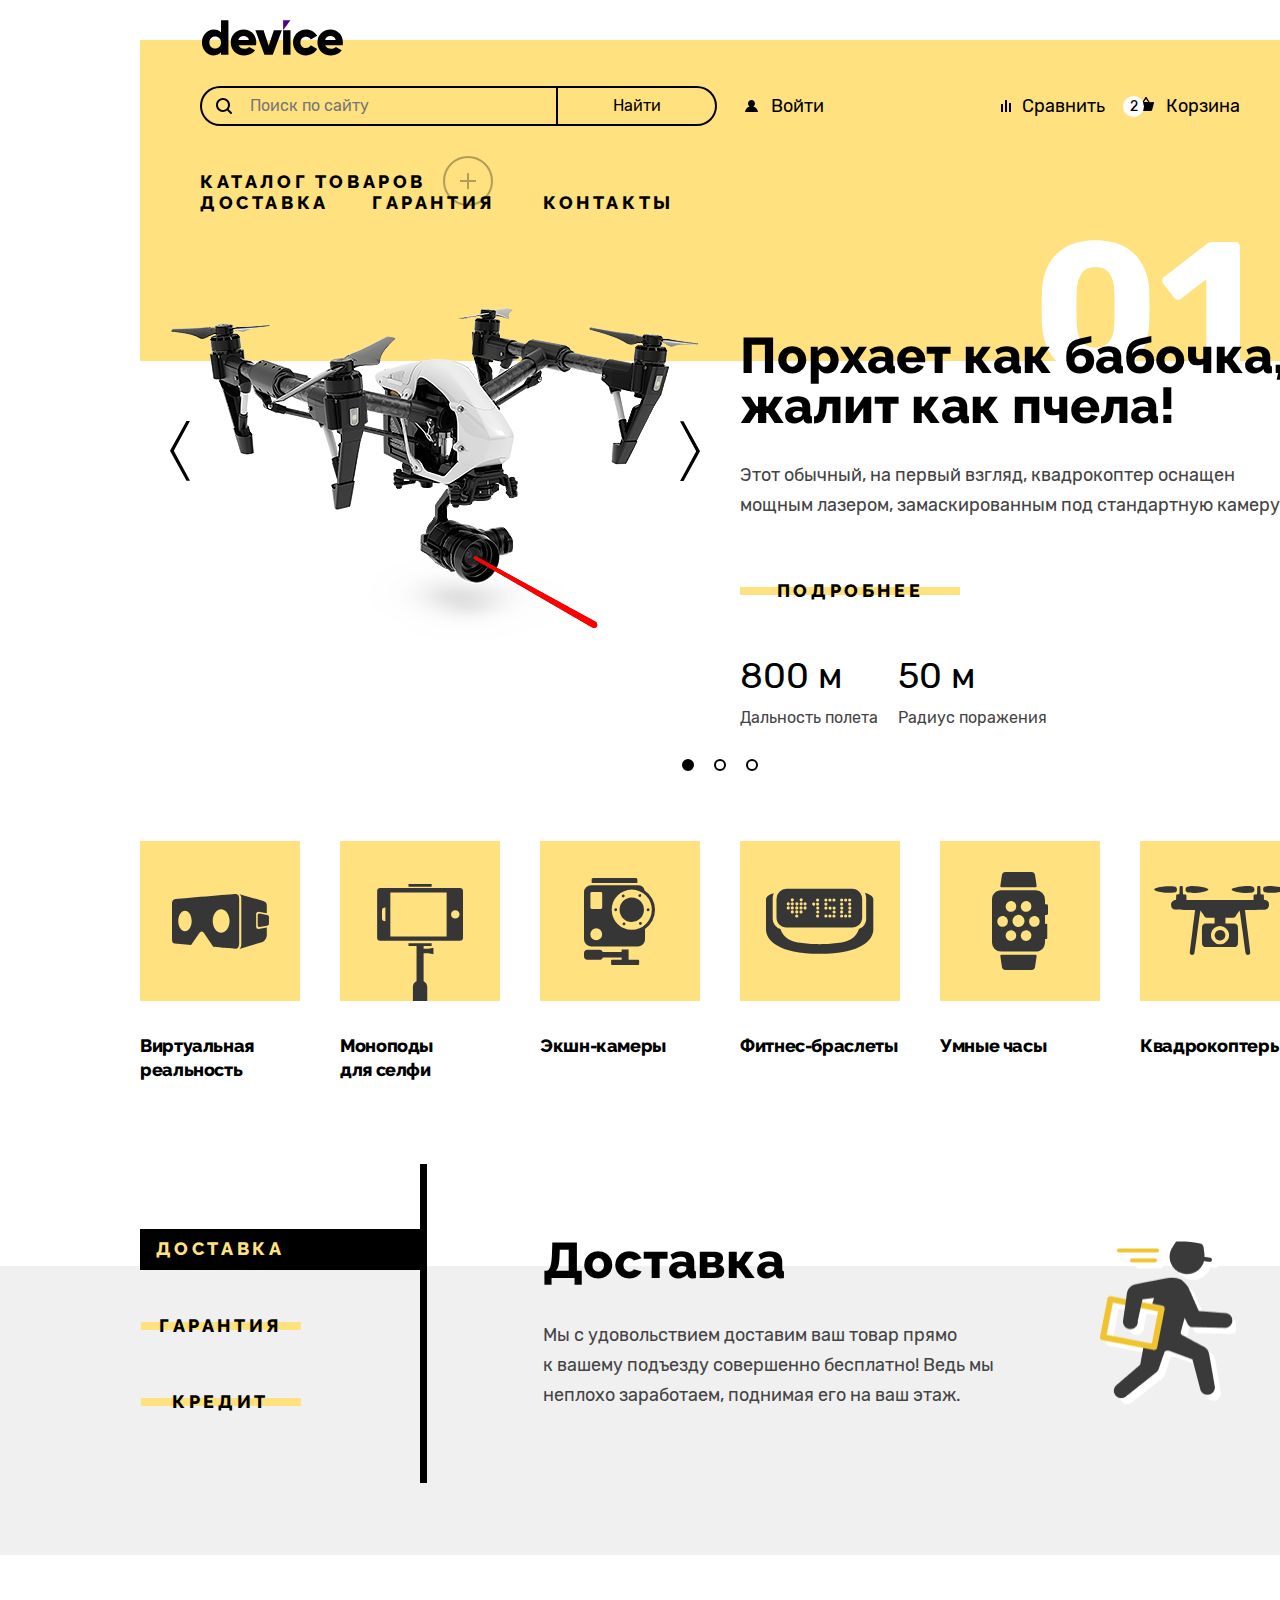
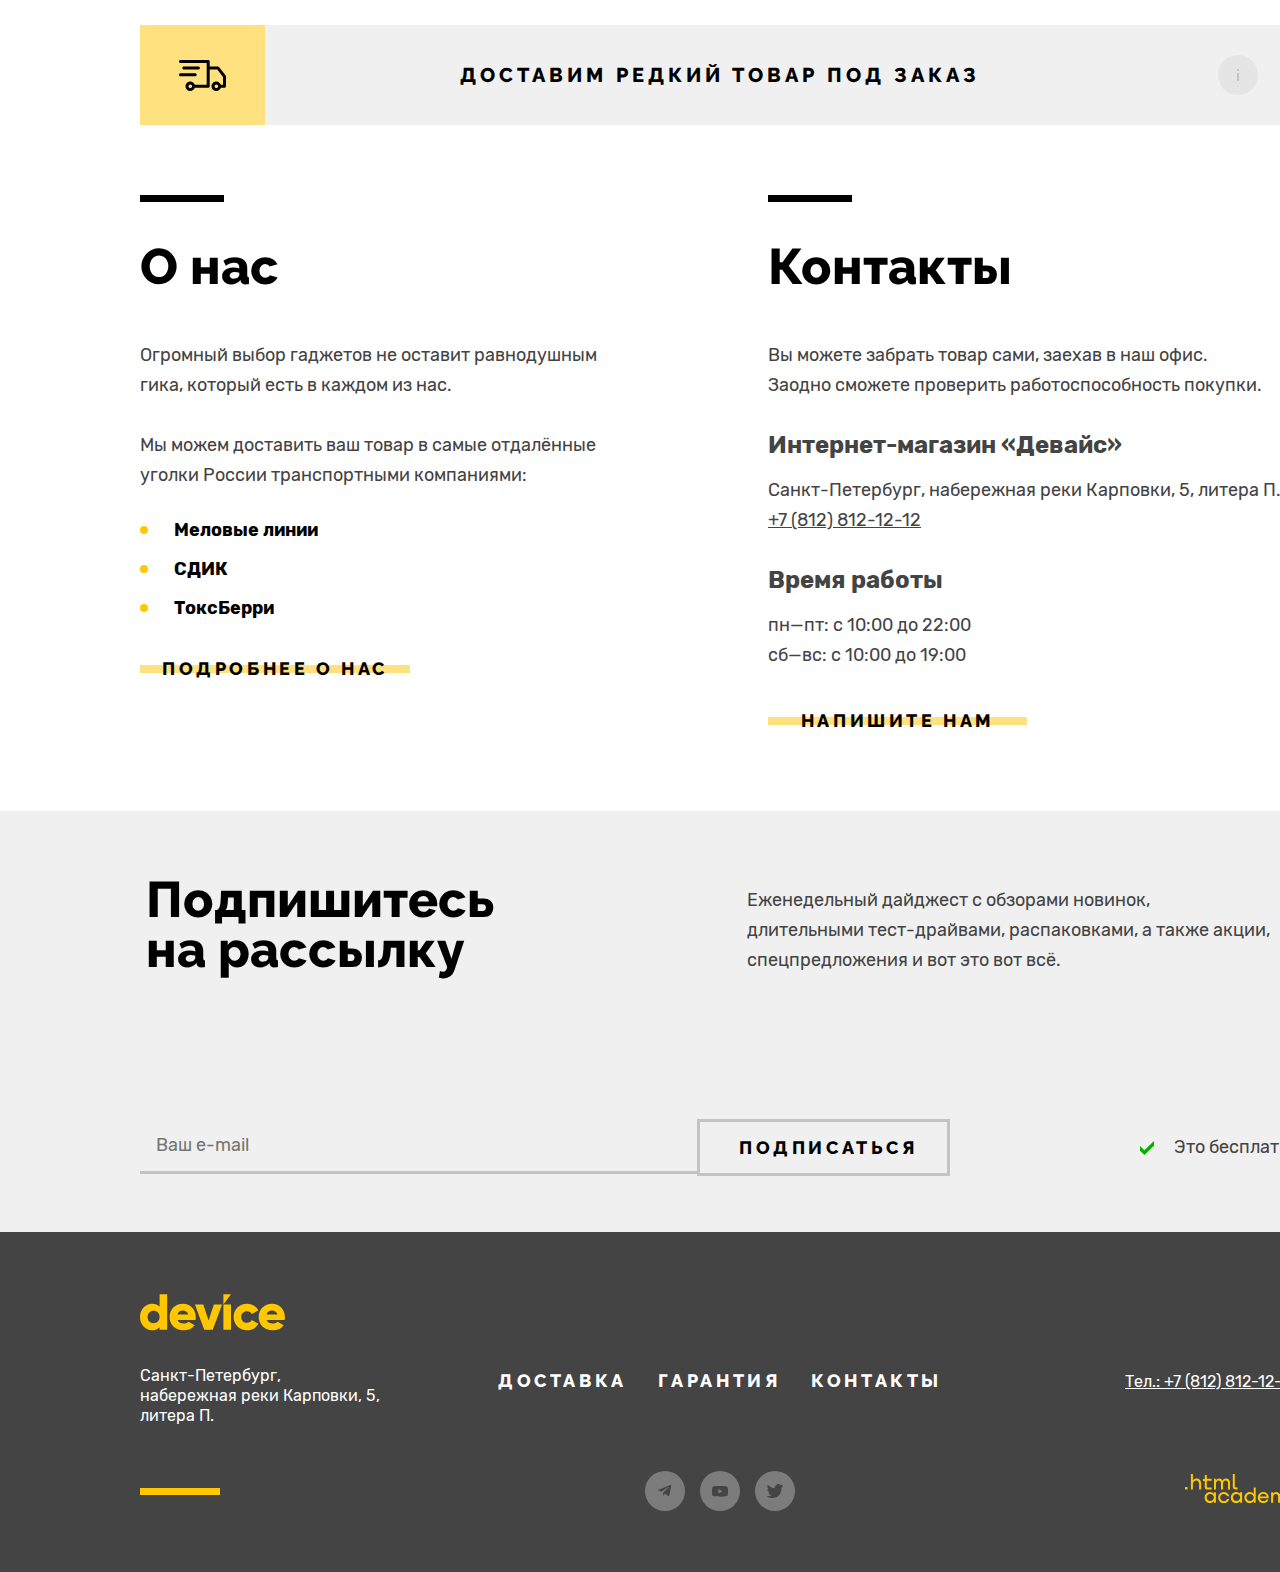
==== commit ecbd0373: "Update index.html" ====
--- a/index.html
+++ b/index.html
@@ -99,52 +99,56 @@
             </li>
           </ul>
         </div>
-        <ul class="navigation-list navigation-delivery">
-          <li class="navigation-item about-catalog">
-            <a class="navigation-link link-about link-first" href="#">Каталог товаров</a>
-            <button class="navigation-open-button open-plus" type="button">
-              <span class="visually-hidden">Открыть</span>
-            </button>
-            <button class="navigation-close-button open-minus" type="button">
-              <span class="visually-hidden">Закрыть</span>
-            </button>
-            <div class="catalog-container catalog-open">
-              <ul class="navigation-catalog catalog-left">
-                <li class="navigation-card">
-                  <a class="navigation-link link-card card-active" href="#">Виртуальная реальность</a>
-                </li>
-                <li class="navigation-card">
-                  <a class="navigation-link link-card" href="#">Моноподы для селфи</a>
-                </li>
-                <li class="navigation-card">
-                  <a class="navigation-link link-card" href="#">Экшн-камеры</a>
-                </li>
-              </ul>
-              <ul class="navigation-catalog catalog-middle">
-                <li class="navigation-card">
-                  <a class="navigation-link link-card" href="#">Фитнес-браслеты</a>
-                </li>
-                <li class="navigation-card">
-                  <a class="navigation-link link-card" href="#">Умные часы</a>
-                </li>
-              </ul>
-              <ul class="navigation-catalog catalog-right">
-                <li class="navigation-card">
-                  <a class="navigation-link link-card" href="#">Квадрокоптеры</a>
-                </li>
-              </ul>
-            </div>
-          </li>
-          <li class="navigation-item about-about about-active">
-            <a class="navigation-link link-about" href="#">Доставка</a>
-          </li>
-          <li class="navigation-item about-warranty">
-            <a class="navigation-link link-about" href="#">Гарантия</a>
-          </li>
-          <li class="navigation-item about-contacts">
-            <a class="navigation-link link-about" href="#">Контакты</a>
-          </li>
-        </ul>
+        <div class="navigation-wrapper">
+          <ul class="navigation-list navigation-delivery">
+            <li class="navigation-item about-catalog">
+              <a class="navigation-link link-about link-first" href="#">Каталог товаров</a>
+              <button class="navigation-open-button open-plus" type="button">
+                <span class="visually-hidden">Открыть</span>
+              </button>
+              <button class="navigation-close-button open-minus" type="button">
+                <span class="visually-hidden">Закрыть</span>
+              </button>
+              <div class="catalog-container catalog-open">
+                <ul class="navigation-catalog catalog-left">
+                  <li class="navigation-card">
+                    <a class="navigation-link link-card card-active" href="#">Виртуальная реальность</a>
+                  </li>
+                  <li class="navigation-card">
+                    <a class="navigation-link link-card" href="#">Моноподы для селфи</a>
+                  </li>
+                  <li class="navigation-card">
+                    <a class="navigation-link link-card" href="#">Экшн-камеры</a>
+                  </li>
+                </ul>
+                <ul class="navigation-catalog catalog-middle">
+                  <li class="navigation-card">
+                    <a class="navigation-link link-card" href="#">Фитнес-браслеты</a>
+                  </li>
+                  <li class="navigation-card">
+                    <a class="navigation-link link-card" href="#">Умные часы</a>
+                  </li>
+                </ul>
+                <ul class="navigation-catalog catalog-right">
+                  <li class="navigation-card">
+                    <a class="navigation-link link-card" href="#">Квадрокоптеры</a>
+                  </li>
+                </ul>
+              </div>
+            </li>
+          </ul>
+          <ul class="navigation-list navigation-in">
+            <li class="navigation-item about-about about-active">
+              <a class="navigation-link link-about" href="#">Доставка</a>
+            </li>
+            <li class="navigation-item about-warranty">
+              <a class="navigation-link link-about" href="#">Гарантия</a>
+            </li>
+            <li class="navigation-item about-contacts">
+              <a class="navigation-link link-about" href="#">Контакты</a>
+            </li>
+          </ul>
+        </div>
       </nav>
     </header>
     <main class="main-container main-index">
@@ -517,8 +521,11 @@
               спецпредложения и вот это вот всё.
             </p>
             <form class="subscription-form" action="https://echo.htmlacademy.ru/" method="post">
-              <input class="field subscription-field form-error" placeholder="Ваш e-mail" type="email"
-                name="subscription-email" id="subscription-email" required>
+              <label class="subscription-email">
+                <span class="visually-hidden">Поле для ввода текста.</span>
+                <input class="field subscription-field form-error" placeholder="Ваш e-mail" type="email"
+                  name="subscription-email" id="subscription-email" required>
+              </label>
               <button class="button subscription-button" type="submit">
                 Подписаться
               </button>
